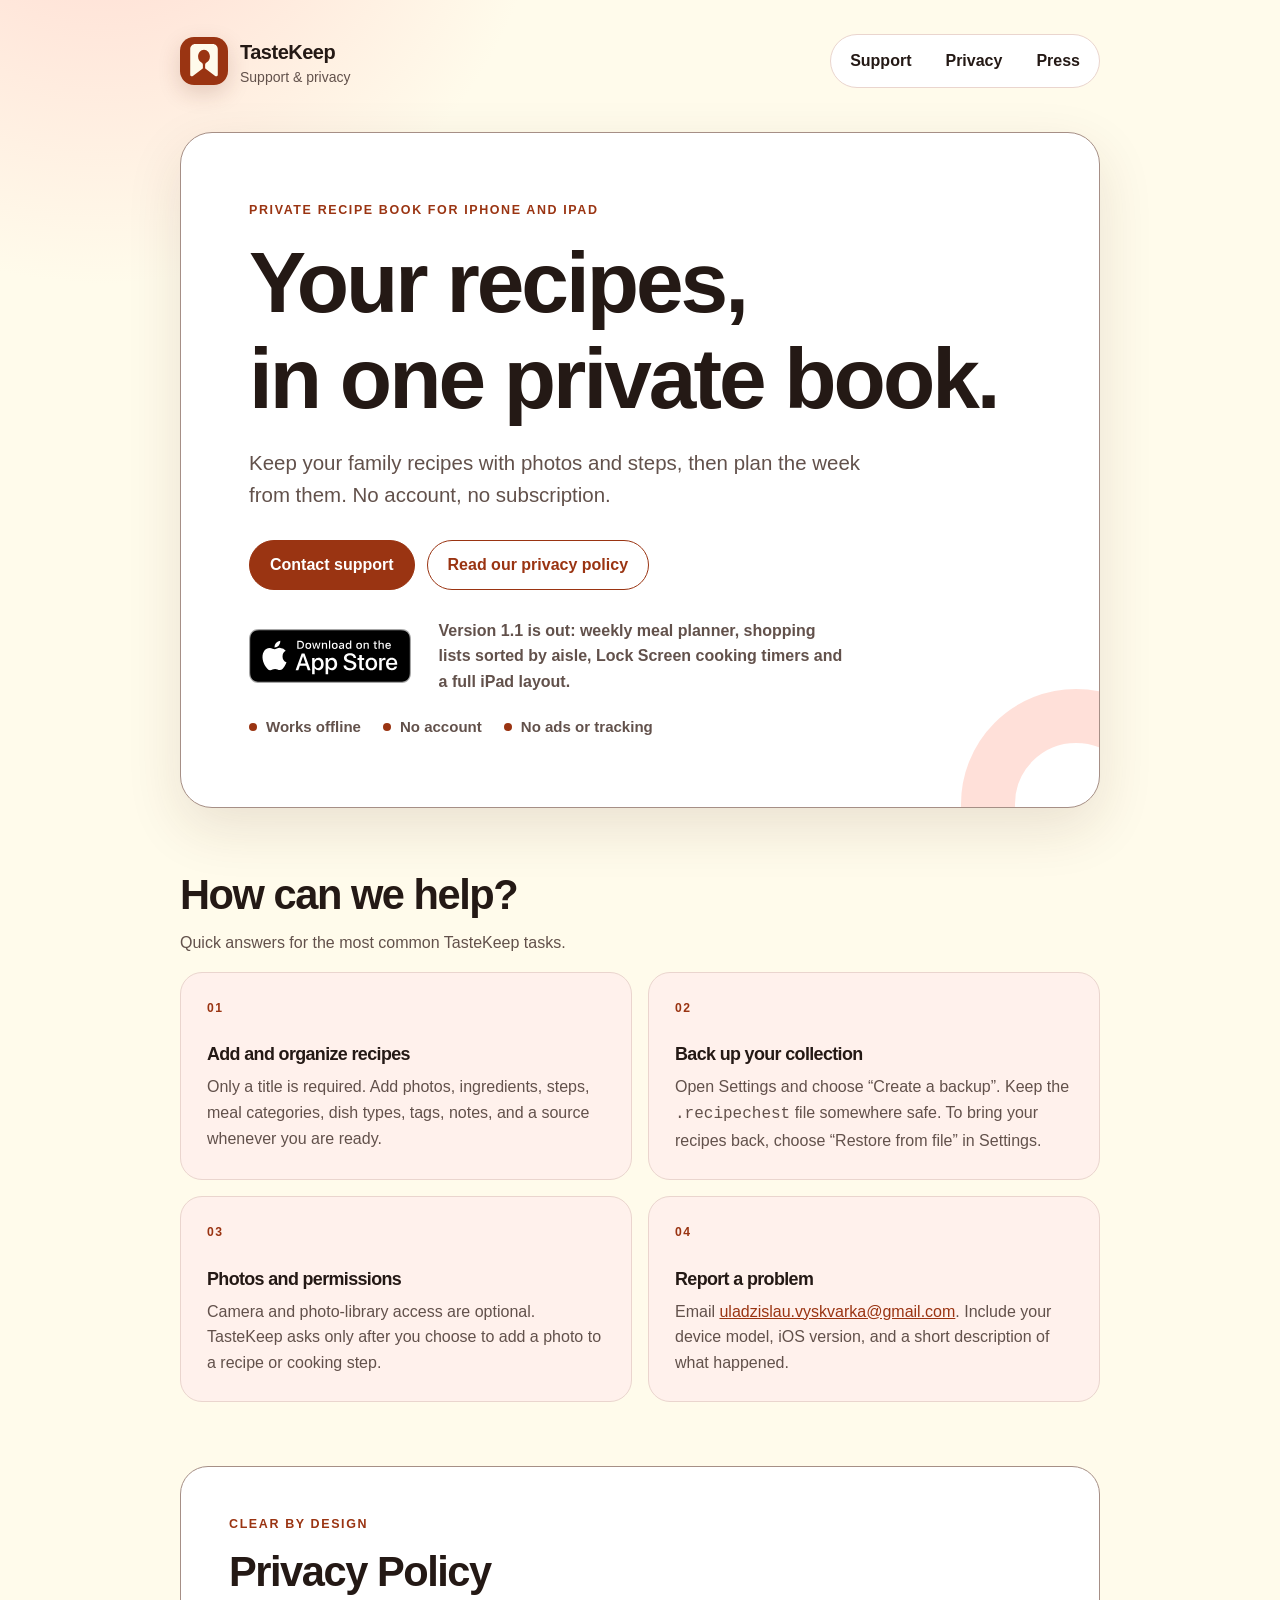
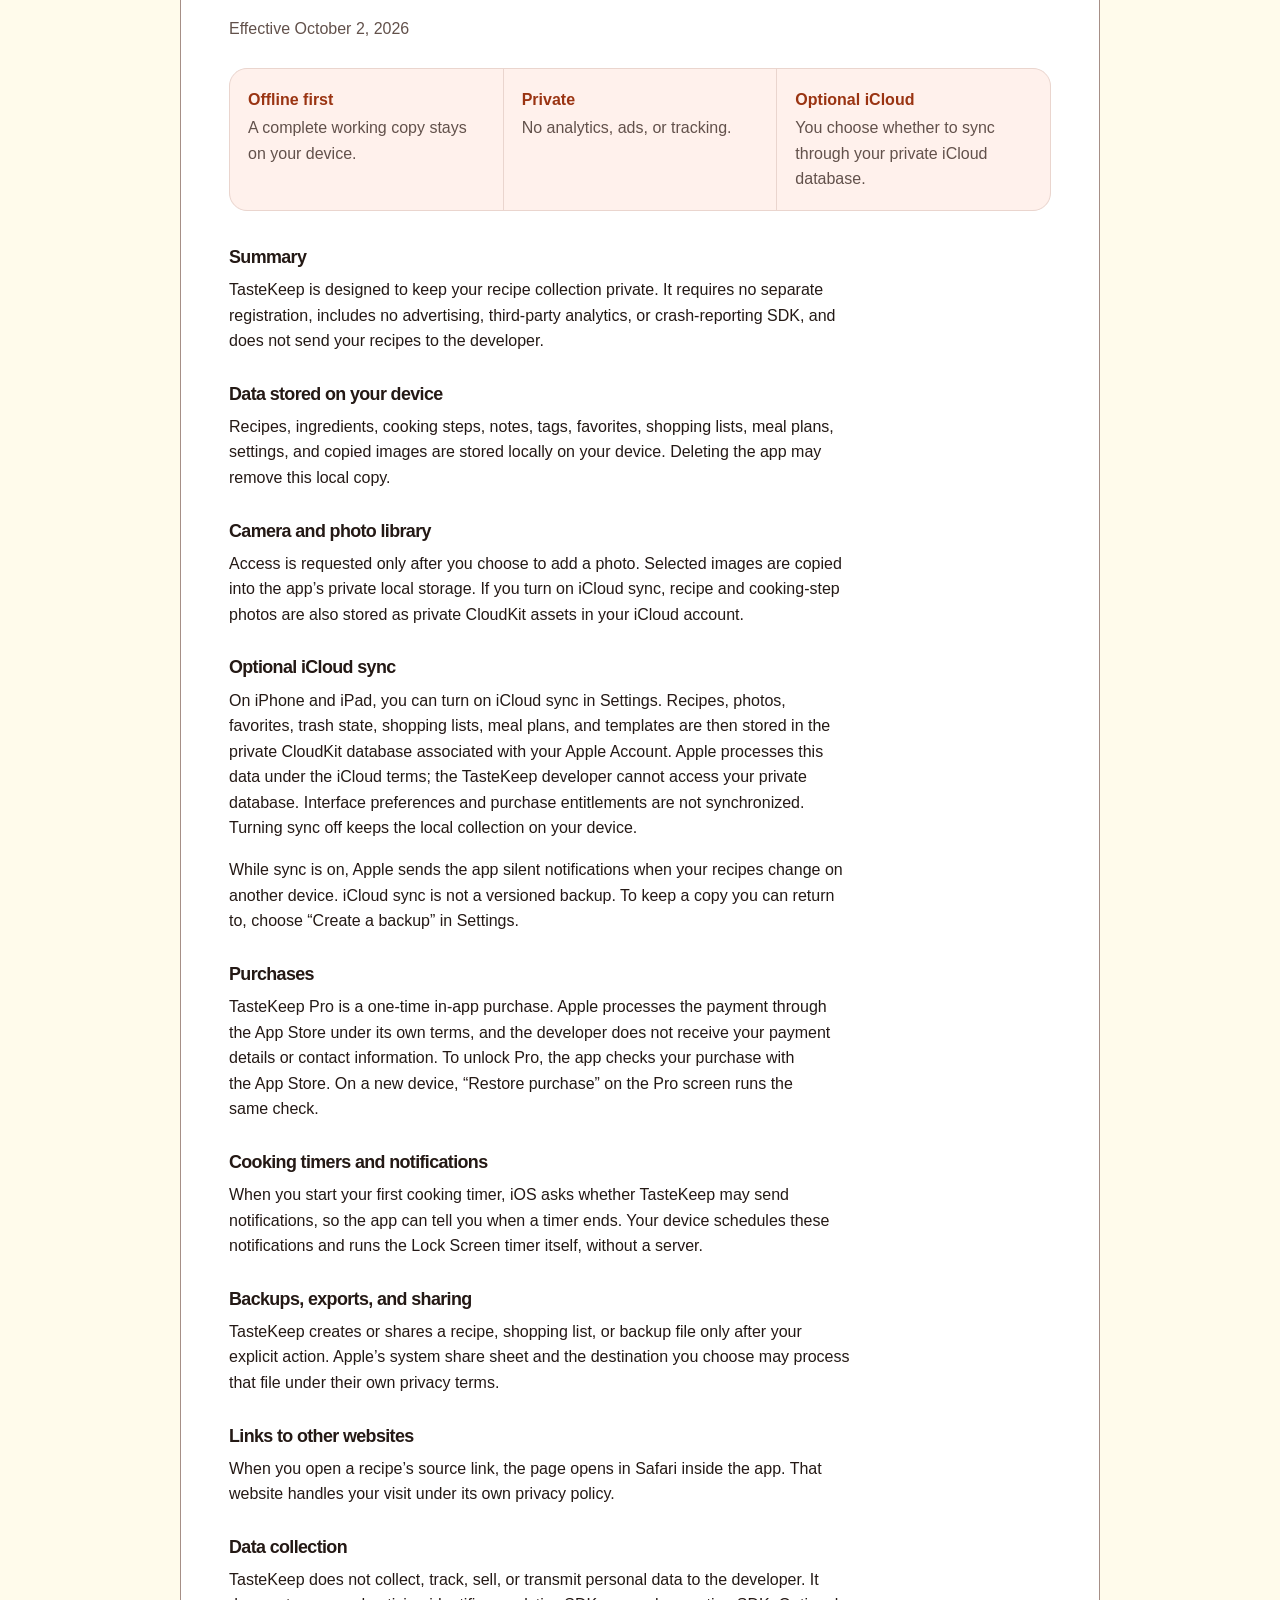
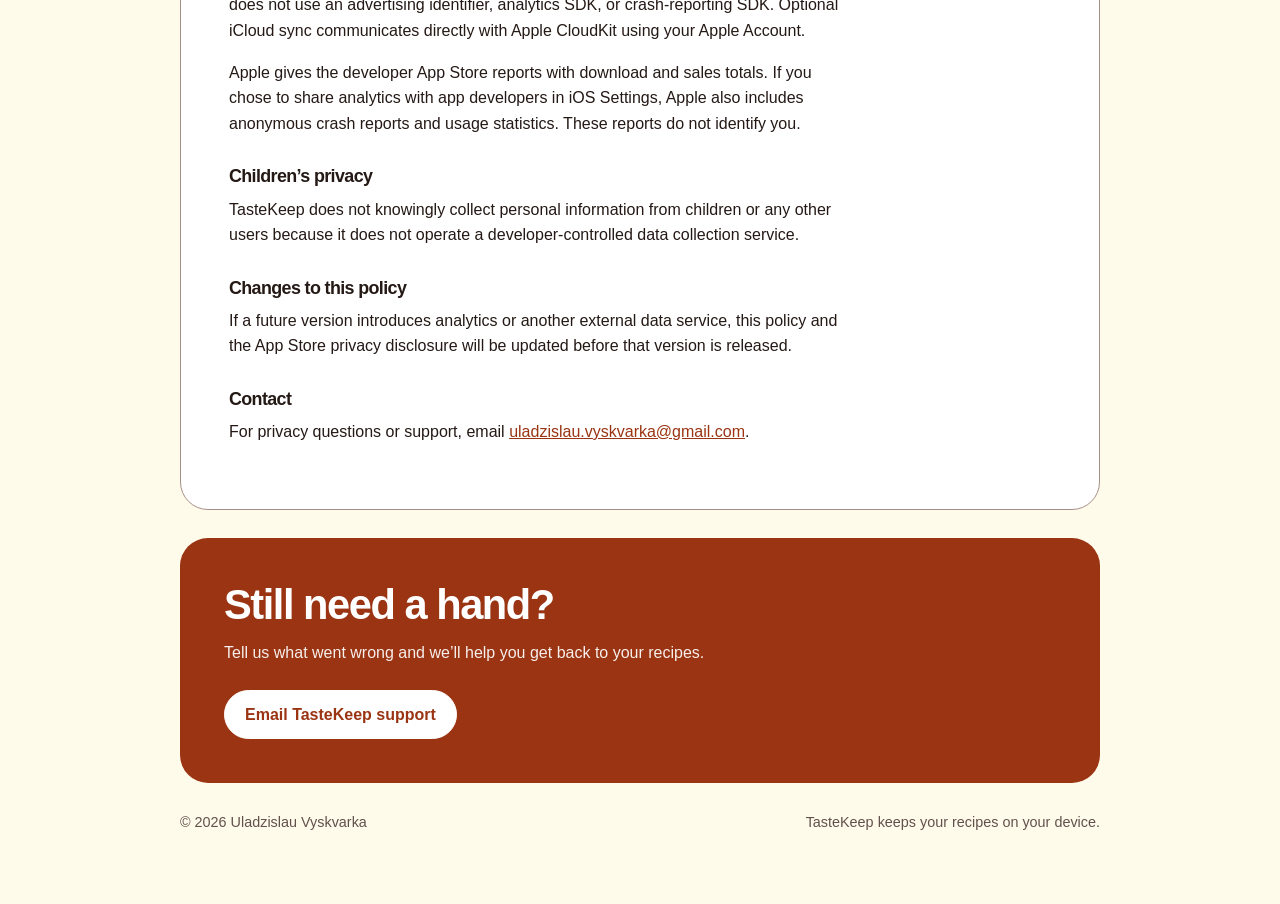
==== index.html @ cac66777 "Home texts from marketing; Pro codes for reviewers Home: the tab title, eyebrow, heading and lead fr" ====
<!doctype html>
<html lang="en">
<head>
  <meta charset="utf-8">
  <meta name="viewport" content="width=device-width, initial-scale=1">
  <meta name="color-scheme" content="light dark">
  <meta name="theme-color" media="(prefers-color-scheme: light)" content="#fffbeb">
  <meta name="theme-color" media="(prefers-color-scheme: dark)" content="#120d0b">
  <title>TasteKeep: Recipe Keeper · Support and Privacy</title>
  <meta name="description" content="Official support and privacy information for TasteKeep, the private offline recipe notebook.">
  <link rel="icon" href="assets/tastekeep-icon-256.png">
  <link rel="stylesheet" href="assets/site.css">
</head>
<body>
  <a class="skip-link" href="#content">Skip to content</a>

  <main id="content" class="shell">
    <header class="site-header">
      <a class="identity" href="#content" aria-label="TasteKeep support home">
        <span class="mark" aria-hidden="true">
          <svg viewBox="0 0 1024 1024">
            <rect class="mark-background" width="1024" height="1024" rx="220"/>
            <path class="mark-bookmark" d="M326 148h372c60 0 108 48 108 108v548c0 29-33 46-56 28L512 650 274 832c-23 18-56 1-56-28V256c0-60 48-108 108-108Z"/>
            <path class="mark-spoon" d="M512 270c-70 0-126 65-126 145 0 58 29 108 72 131 19 10 30 30 30 52v144c0 13 11 24 24 24s24-11 24-24V598c0-22 11-42 30-52 43-23 72-73 72-131 0-80-56-145-126-145Z"/>
          </svg>
        </span>
        <span>
          <span class="brand">TasteKeep</span>
          <span class="brand-note">Support &amp; privacy</span>
        </span>
      </a>

      <nav class="site-nav" aria-label="Site">
        <a href="#support">Support</a>
        <a href="#privacy">Privacy</a>
        <a href="press/">Press</a>
      </nav>
    </header>

    <section class="hero" aria-labelledby="hero-title">
      <p class="eyebrow">Private recipe book for iPhone and iPad</p>
      <h1 id="hero-title" class="home-title">Your recipes, <span class="tail">in&nbsp;one private&nbsp;book.</span></h1>
      <p class="lead">Keep your family recipes with photos and steps, then plan the week from them. No account, no subscription.</p>

      <div class="actions">
        <a class="button primary" href="mailto:uladzislau.vyskvarka@gmail.com?subject=TasteKeep%20Support">Contact support</a>
        <a class="button" href="#privacy">Read our privacy policy</a>
      </div>

      <div class="badge-row">
        <a class="store-badge" href="https://apps.apple.com/app/apple-store/id6805066789?pt=129091971&amp;ct=site&amp;mt=8"><img src="assets/app-store-badge.svg" width="162" height="54" alt="Download on the App Store"></a>
        <p class="release-note">Version 1.1 is out: weekly meal planner, shopping lists sorted by aisle, Lock Screen cooking timers and a full iPad layout.</p>
      </div>

      <ul class="trust-list" aria-label="TasteKeep privacy highlights">
        <li>Works offline</li>
        <li>No account</li>
        <li>No ads or tracking</li>
      </ul>
    </section>

    <section id="support" aria-labelledby="support-title">
      <h2 id="support-title">How can we help?</h2>
      <p class="section-intro">Quick answers for the most common TasteKeep tasks.</p>

      <div class="grid">
        <article class="card">
          <span class="card-number" aria-hidden="true">01</span>
          <h3>Add and organize recipes</h3>
          <p>Only a title is required. Add photos, ingredients, steps, meal categories, dish types, tags, notes, and a source whenever you are ready.</p>
        </article>
        <article class="card">
          <span class="card-number" aria-hidden="true">02</span>
          <h3>Back up your collection</h3>
          <p>Open Settings and choose “Create a backup”. Keep the <code>.recipechest</code> file somewhere safe. To bring your recipes back, choose “Restore from file” in Settings.</p>
        </article>
        <article class="card">
          <span class="card-number" aria-hidden="true">03</span>
          <h3>Photos and permissions</h3>
          <p>Camera and photo-library access are optional. TasteKeep asks only after you choose to add a photo to a recipe or cooking step.</p>
        </article>
        <article class="card">
          <span class="card-number" aria-hidden="true">04</span>
          <h3>Report a problem</h3>
          <p>Email <a href="mailto:uladzislau.vyskvarka@gmail.com">uladzislau.vyskvarka@gmail.com</a>. Include your device model, iOS version, and a short description of what happened.</p>
        </article>
      </div>
    </section>

    <section id="privacy" class="policy" aria-labelledby="privacy-title">
      <p class="eyebrow">Clear by design</p>
      <h2 id="privacy-title">Privacy Policy</h2>
      <p class="effective">Effective October 2, 2026</p>

      <div class="policy-summary" aria-label="Privacy summary">
        <div><strong>Offline first</strong><span>A complete working copy stays on your device.</span></div>
        <div><strong>Private</strong><span>No analytics, ads, or tracking.</span></div>
        <div><strong>Optional iCloud</strong><span>You choose whether to sync through your private iCloud database.</span></div>
      </div>

      <h3>Summary</h3>
      <p>TasteKeep is designed to keep your recipe collection private. It requires no separate registration, includes no advertising, third-party analytics, or crash-reporting SDK, and does not send your recipes to the developer.</p>

      <h3>Data stored on your device</h3>
      <p>Recipes, ingredients, cooking steps, notes, tags, favorites, shopping lists, meal plans, settings, and copied images are stored locally on your device. Deleting the app may remove this local copy.</p>

      <h3>Camera and photo library</h3>
      <p>Access is requested only after you choose to add a photo. Selected images are copied into the app’s private local storage. If you turn on iCloud sync, recipe and cooking-step photos are also stored as private CloudKit assets in your iCloud account.</p>

      <h3>Optional iCloud sync</h3>
      <p>On iPhone and iPad, you can turn on iCloud sync in Settings. Recipes, photos, favorites, trash state, shopping lists, meal plans, and templates are then stored in the private CloudKit database associated with your Apple Account. Apple processes this data under the iCloud terms; the TasteKeep developer cannot access your private database. Interface preferences and purchase entitlements are not synchronized. Turning sync off keeps the local collection on your device.</p>
      <p>While sync is on, Apple sends the app silent notifications when your recipes change on another device. iCloud sync is not a versioned backup. To keep a copy you can return to, choose “Create a backup” in Settings.</p>

      <h3>Purchases</h3>
      <p>TasteKeep Pro is a one-time in-app purchase. Apple processes the payment through the App Store under its own terms, and the developer does not receive your payment details or contact information. To unlock Pro, the app checks your purchase with the App Store. On a new device, “Restore purchase” on the Pro screen runs the same check.</p>

      <h3>Cooking timers and notifications</h3>
      <p>When you start your first cooking timer, iOS asks whether TasteKeep may send notifications, so the app can tell you when a timer ends. Your device schedules these notifications and runs the Lock Screen timer itself, without a server.</p>

      <h3>Backups, exports, and sharing</h3>
      <p>TasteKeep creates or shares a recipe, shopping list, or backup file only after your explicit action. Apple’s system share sheet and the destination you choose may process that file under their own privacy terms.</p>

      <h3>Links to other websites</h3>
      <p>When you open a recipe’s source link, the page opens in Safari inside the app. That website handles your visit under its own privacy policy.</p>

      <h3>Data collection</h3>
      <p>TasteKeep does not collect, track, sell, or transmit personal data to the developer. It does not use an advertising identifier, analytics SDK, or crash-reporting SDK. Optional iCloud sync communicates directly with Apple CloudKit using your Apple Account.</p>
      <p>Apple gives the developer App Store reports with download and sales totals. If you chose to share analytics with app developers in iOS Settings, Apple also includes anonymous crash reports and usage statistics. These reports do not identify you.</p>

      <h3>Children’s privacy</h3>
      <p>TasteKeep does not knowingly collect personal information from children or any other users because it does not operate a developer-controlled data collection service.</p>

      <h3>Changes to this policy</h3>
      <p>If a future version introduces analytics or another external data service, this policy and the App Store privacy disclosure will be updated before that version is released.</p>

      <h3>Contact</h3>
      <p>For privacy questions or support, email <a href="mailto:uladzislau.vyskvarka@gmail.com">uladzislau.vyskvarka@gmail.com</a>.</p>
    </section>

    <section class="contact-card" aria-labelledby="contact-title">
      <h2 id="contact-title">Still need a hand?</h2>
      <p>Tell us what went wrong and we’ll help you get back to your recipes.</p>
      <a class="button" href="mailto:uladzislau.vyskvarka@gmail.com?subject=TasteKeep%20Support">Email TasteKeep support</a>
    </section>

    <footer>
      <p>© 2026 Uladzislau Vyskvarka</p>
      <p>TasteKeep keeps your recipes on your device.</p>
    </footer>
  </main>
</body>
</html>
---- assets/site.css ----
:root {
  --page: #fffbeb;
  --surface: #fff1ec;
  --surface-raised: #ffffff;
  --surface-accent: #ffd8cf;
  --text: #241915;
  --muted: #62514b;
  --line: #a68f86;
  --line-soft: #ead5ce;
  --accent: #9a3412;
  --accent-hover: #7c2d12;
  --accent-text: #ffffff;
  --focus: #2563eb;
  --shadow: 0 20px 55px rgba(80, 38, 24, 0.12);
  --radius-lg: 32px;
  --radius-md: 22px;
}

@media (prefers-color-scheme: dark) {
  :root {
    --page: #120d0b;
    --surface: #251715;
    --surface-raised: #1c1311;
    --surface-accent: #3b211c;
    --text: #fff2ed;
    --muted: #d6c1b9;
    --line: #9b8178;
    --line-soft: #4f3731;
    --accent: #ffad99;
    --accent-hover: #ffc1b2;
    --accent-text: #2b1510;
    --focus: #93c5fd;
    --shadow: 0 20px 55px rgba(0, 0, 0, 0.36);
  }
}

*, *::before, *::after { box-sizing: border-box; }

html {
  scroll-behavior: smooth;
  scroll-padding-top: 24px;
}

body {
  min-width: 320px;
  margin: 0;
  color: var(--text);
  background:
    radial-gradient(circle at 8% -4%, var(--surface-accent) 0, transparent 28rem),
    var(--page);
  font-family: ui-rounded, "SF Pro Rounded", "SF Pro Display", -apple-system, BlinkMacSystemFont, "Segoe UI", sans-serif;
  font-size: 1rem;
  line-height: 1.6;
  -webkit-font-smoothing: antialiased;
}

a { color: var(--accent); }
a:hover { color: var(--accent-hover); }
a:focus-visible {
  outline: 3px solid var(--focus);
  outline-offset: 4px;
  border-radius: 6px;
}

.skip-link {
  position: fixed;
  z-index: 10;
  inset: 12px auto auto 12px;
  padding: 10px 14px;
  color: var(--accent-text);
  background: var(--accent);
  border-radius: 10px;
  font-weight: 750;
  transform: translateY(-160%);
  transition: transform 180ms ease;
}

.skip-link:focus { transform: translateY(0); }

.shell {
  width: min(calc(100% - 24px), 920px);
  margin-inline: auto;
  padding: 24px 0 56px;
}

.site-header {
  display: flex;
  flex-wrap: wrap;
  align-items: center;
  justify-content: space-between;
  gap: 18px;
  margin-bottom: 32px;
}

.identity {
  display: inline-flex;
  align-items: center;
  gap: 12px;
  color: var(--text);
  text-decoration: none;
}

.mark {
  width: 48px;
  height: 48px;
  flex: 0 0 auto;
  border-radius: 14px;
  overflow: hidden;
  box-shadow: 0 8px 22px rgba(100, 43, 26, 0.18);
}

.mark svg { display: block; width: 100%; height: 100%; }
.mark-background { fill: var(--accent); }
.mark-bookmark { fill: var(--page); }
.mark-spoon { fill: var(--accent); }

.brand { display: block; font-size: 1.25rem; font-weight: 850; letter-spacing: -0.025em; }
.brand-note { display: block; color: var(--muted); font-size: 0.875rem; line-height: 1.3; }

.site-nav {
  display: flex;
  align-items: center;
  gap: 4px;
  padding: 4px;
  border: 1px solid var(--line-soft);
  border-radius: 999px;
  background: var(--surface-raised);
}

.site-nav a {
  min-height: 44px;
  display: inline-flex;
  align-items: center;
  padding: 8px 15px;
  border-radius: 999px;
  color: var(--text);
  font-weight: 700;
  text-decoration: none;
  transition: color 180ms ease, background-color 180ms ease;
}

.site-nav a:hover { color: var(--accent); background: var(--surface); }

.hero {
  position: relative;
  isolation: isolate;
  overflow: hidden;
  padding: clamp(30px, 8vw, 68px);
  border: 1px solid var(--line);
  border-radius: var(--radius-lg);
  background: var(--surface-raised);
  box-shadow: var(--shadow);
}

.hero::after {
  content: "";
  position: absolute;
  z-index: -1;
  width: 230px;
  height: 230px;
  right: -92px;
  bottom: -112px;
  border: 54px solid var(--surface-accent);
  border-radius: 50%;
  opacity: 0.78;
}

.eyebrow {
  margin: 0 0 14px;
  color: var(--accent);
  font-size: 0.78rem;
  font-weight: 850;
  letter-spacing: 0.13em;
  text-transform: uppercase;
}

h1, h2, h3 {
  color: var(--text);
  line-height: 1.12;
  letter-spacing: -0.035em;
  text-wrap: balance;
}

h1 {
  max-width: 12ch;
  margin: 0 0 20px;
  font-size: clamp(2.55rem, 10vw, 5.35rem);
}

h2 { margin: 64px 0 20px; font-size: clamp(1.8rem, 6vw, 2.6rem); }
h3 { margin: 0 0 10px; font-size: 1.12rem; }
p { max-width: 70ch; margin: 0 0 16px; text-wrap: pretty; }

.lead {
  max-width: 57ch;
  color: var(--muted);
  font-size: clamp(1.06rem, 2.5vw, 1.28rem);
}

.actions { display: flex; flex-wrap: wrap; gap: 12px; margin-top: 28px; }

.button {
  min-height: 48px;
  display: inline-flex;
  align-items: center;
  justify-content: center;
  padding: 11px 20px;
  border: 1.5px solid var(--accent);
  border-radius: 999px;
  color: var(--accent);
  background: transparent;
  font-weight: 800;
  text-decoration: none;
  transition: color 180ms ease, background-color 180ms ease, transform 180ms ease;
}

.button:hover { transform: translateY(-1px); }
.button.primary { color: var(--accent-text); background: var(--accent); }
.button.primary:hover { color: var(--accent-text); background: var(--accent-hover); }

.trust-list {
  display: grid;
  grid-template-columns: 1fr;
  gap: 10px;
  margin: 20px 0 0;
  padding: 0;
  list-style: none;
}

.trust-list li {
  display: flex;
  align-items: center;
  gap: 9px;
  color: var(--muted);
  font-size: 0.94rem;
  font-weight: 700;
}

.trust-list li::before {
  content: "";
  width: 8px;
  height: 8px;
  flex: 0 0 auto;
  border-radius: 50%;
  background: var(--accent);
}

.section-intro { color: var(--muted); margin-top: -8px; }

.grid {
  display: grid;
  grid-template-columns: 1fr;
  gap: 14px;
}

.card {
  padding: 22px;
  border: 1px solid var(--line-soft);
  border-radius: var(--radius-md);
  background: var(--surface);
}

.card-number {
  display: block;
  margin-bottom: 26px;
  color: var(--accent);
  font-size: 0.76rem;
  font-weight: 850;
  letter-spacing: 0.12em;
}

.card p { margin: 0; color: var(--muted); }

.policy {
  margin-top: 64px;
  padding: clamp(24px, 6vw, 48px);
  border: 1px solid var(--line);
  border-radius: 28px;
  background: var(--surface-raised);
}

.policy h2 { margin-top: 0; }
.policy h3 { margin-top: 30px; }
.effective { color: var(--muted); }

.policy-summary {
  display: grid;
  grid-template-columns: 1fr;
  gap: 1px;
  margin: 26px 0 36px;
  overflow: hidden;
  border: 1px solid var(--line-soft);
  border-radius: 18px;
  background: var(--line-soft);
}

.policy-summary div { padding: 18px; background: var(--surface); }
.policy-summary strong { display: block; margin-bottom: 3px; color: var(--accent); }
.policy-summary span { color: var(--muted); }

.contact-card {
  margin-top: 28px;
  padding: clamp(24px, 6vw, 44px);
  border-radius: 28px;
  color: var(--accent-text);
  background: var(--accent);
}

.contact-card h2 { margin: 0 0 12px; color: inherit; }
.contact-card p { margin-bottom: 24px; color: inherit; opacity: 0.92; }
.contact-card .button { color: var(--accent); background: var(--accent-text); border-color: var(--accent-text); }
.contact-card .button:hover { color: var(--accent-hover); background: var(--surface-raised); }

footer {
  display: flex;
  flex-direction: column;
  gap: 10px;
  margin-top: 28px;
  color: var(--muted);
  font-size: 0.9rem;
}

footer p { margin: 0; }

@media (min-width: 560px) {
  .trust-list { grid-template-columns: repeat(3, max-content); gap: 22px; }
  .policy-summary { grid-template-columns: repeat(3, 1fr); }
  footer { flex-direction: row; justify-content: space-between; align-items: center; }
}

@media (min-width: 700px) {
  .shell { width: min(calc(100% - 48px), 920px); padding-top: 34px; padding-bottom: 72px; }
  .site-header { margin-bottom: 44px; }
  .grid { grid-template-columns: repeat(2, minmax(0, 1fr)); gap: 16px; }
  .card { padding: 26px; }
}

@media (prefers-reduced-motion: reduce) {
  html { scroll-behavior: auto; }
  *, *::before, *::after { transition-duration: 0.01ms !important; }
}


/* Press kit and links pages. */

.site-nav a[aria-current="page"] { color: var(--accent); background: var(--surface); }

.hero .icon {
  width: 88px;
  height: 88px;
  margin-bottom: 22px;
  border-radius: 20px;
  box-shadow: 0 10px 26px rgba(100, 43, 26, 0.2);
}

.screens {
  display: grid;
  grid-template-columns: repeat(3, minmax(0, 1fr));
  gap: clamp(10px, 3vw, 22px);
  margin: 36px 0 0;
  padding: 0;
  list-style: none;
}

.screens.pad { grid-template-columns: 1fr; margin-top: 18px; }

.screens img {
  display: block;
  width: 100%;
  height: auto;
}

.feature {
  display: grid;
  grid-template-columns: 1fr;
  gap: 14px;
}

.feature .card h3 { margin-top: 0; }
.feature .card p + p { margin-top: 12px; }

.feature-figure {
  max-width: 260px;
  margin: 8px auto 0;
}

.feature-figure img { display: block; width: 100%; height: auto; }

.facts {
  display: grid;
  grid-template-columns: 1fr;
  gap: 1px;
  margin: 0;
  overflow: hidden;
  border: 1px solid var(--line-soft);
  border-radius: 18px;
  background: var(--line-soft);
}

.facts div { padding: 16px 18px; background: var(--surface); }
.facts dt { margin: 0 0 2px; color: var(--accent); font-weight: 800; }
.facts dd { margin: 0; color: var(--text); overflow-wrap: anywhere; }
/* A 44 px tap height without moving the text. */
.facts dd a { display: inline-block; padding-block: 12px; margin-block: -12px; }

.plain-list { margin: 0; padding-left: 1.2em; }
.plain-list li + li { margin-top: 6px; }

.download-note { color: var(--muted); font-size: 0.94rem; }

.press-contact { margin: 20px 0 0; color: var(--muted); overflow-wrap: anywhere; }

.store-badge {
  display: inline-block;
  padding: 10px;
  margin: -10px;
  border-radius: 14px;
  line-height: 0;
}

.store-badge img { width: auto; height: 54px; }
.store-badge:focus-visible { outline: 3px solid var(--focus); outline-offset: 2px; }

.release-note { max-width: 46ch; margin: 0; color: var(--muted); font-weight: 650; }

/* The home heading breaks after the comma: "Your recipes, / in one private book." */
@media (min-width: 1000px) {
  .home-title { max-width: 15ch; }
  .home-title .tail { white-space: nowrap; }
}

.badge-row {
  display: flex;
  flex-wrap: wrap;
  align-items: center;
  gap: 18px 28px;
  margin-top: 28px;
}

/* The links page: one column of large targets. */

.links-shell {
  width: min(calc(100% - 32px), 520px);
  margin-inline: auto;
  padding: 40px 0 56px;
  text-align: center;
}

.links-shell .icon {
  width: 96px;
  height: 96px;
  border-radius: 22px;
  box-shadow: 0 10px 26px rgba(100, 43, 26, 0.2);
}

.links-shell h1 {
  max-width: none;
  margin: 18px 0 10px;
  font-size: clamp(1.7rem, 7vw, 2.2rem);
}

.links-shell .lead { margin-inline: auto; font-size: 1.04rem; }

.link-list {
  display: grid;
  gap: 12px;
  margin: 28px 0 0;
  padding: 0;
  list-style: none;
}

.link-list .button { width: 100%; min-height: 54px; font-size: 1.02rem; }

.link-list .store-badge { margin: 0 auto 6px; }

.social-title {
  margin: 36px 0 12px;
  color: var(--muted);
  font-size: 0.82rem;
  font-weight: 850;
  letter-spacing: 0.12em;
  text-transform: uppercase;
}

.social-list {
  display: grid;
  grid-template-columns: repeat(2, minmax(0, 1fr));
  gap: 10px;
  margin: 0;
  padding: 0;
  list-style: none;
}

.social-list .button { width: 100%; }

.links-footer { margin-top: 34px; color: var(--muted); font-size: 0.9rem; }

@media (min-width: 560px) {
  .facts { grid-template-columns: repeat(2, 1fr); }
  .social-list { grid-template-columns: repeat(3, minmax(0, 1fr)); }
}

@media (min-width: 700px) {
  .screens.pad { grid-template-columns: repeat(2, minmax(0, 1fr)); }
  .feature { grid-template-columns: repeat(2, minmax(0, 1fr)); gap: 16px; }
  /* Cook and its screenshot fill the right column beside the other four cards. */
  .feature-tall { display: flex; flex-direction: column; grid-row: span 4; }
  .feature-tall .feature-figure { margin: auto; padding-top: 12px; }
}
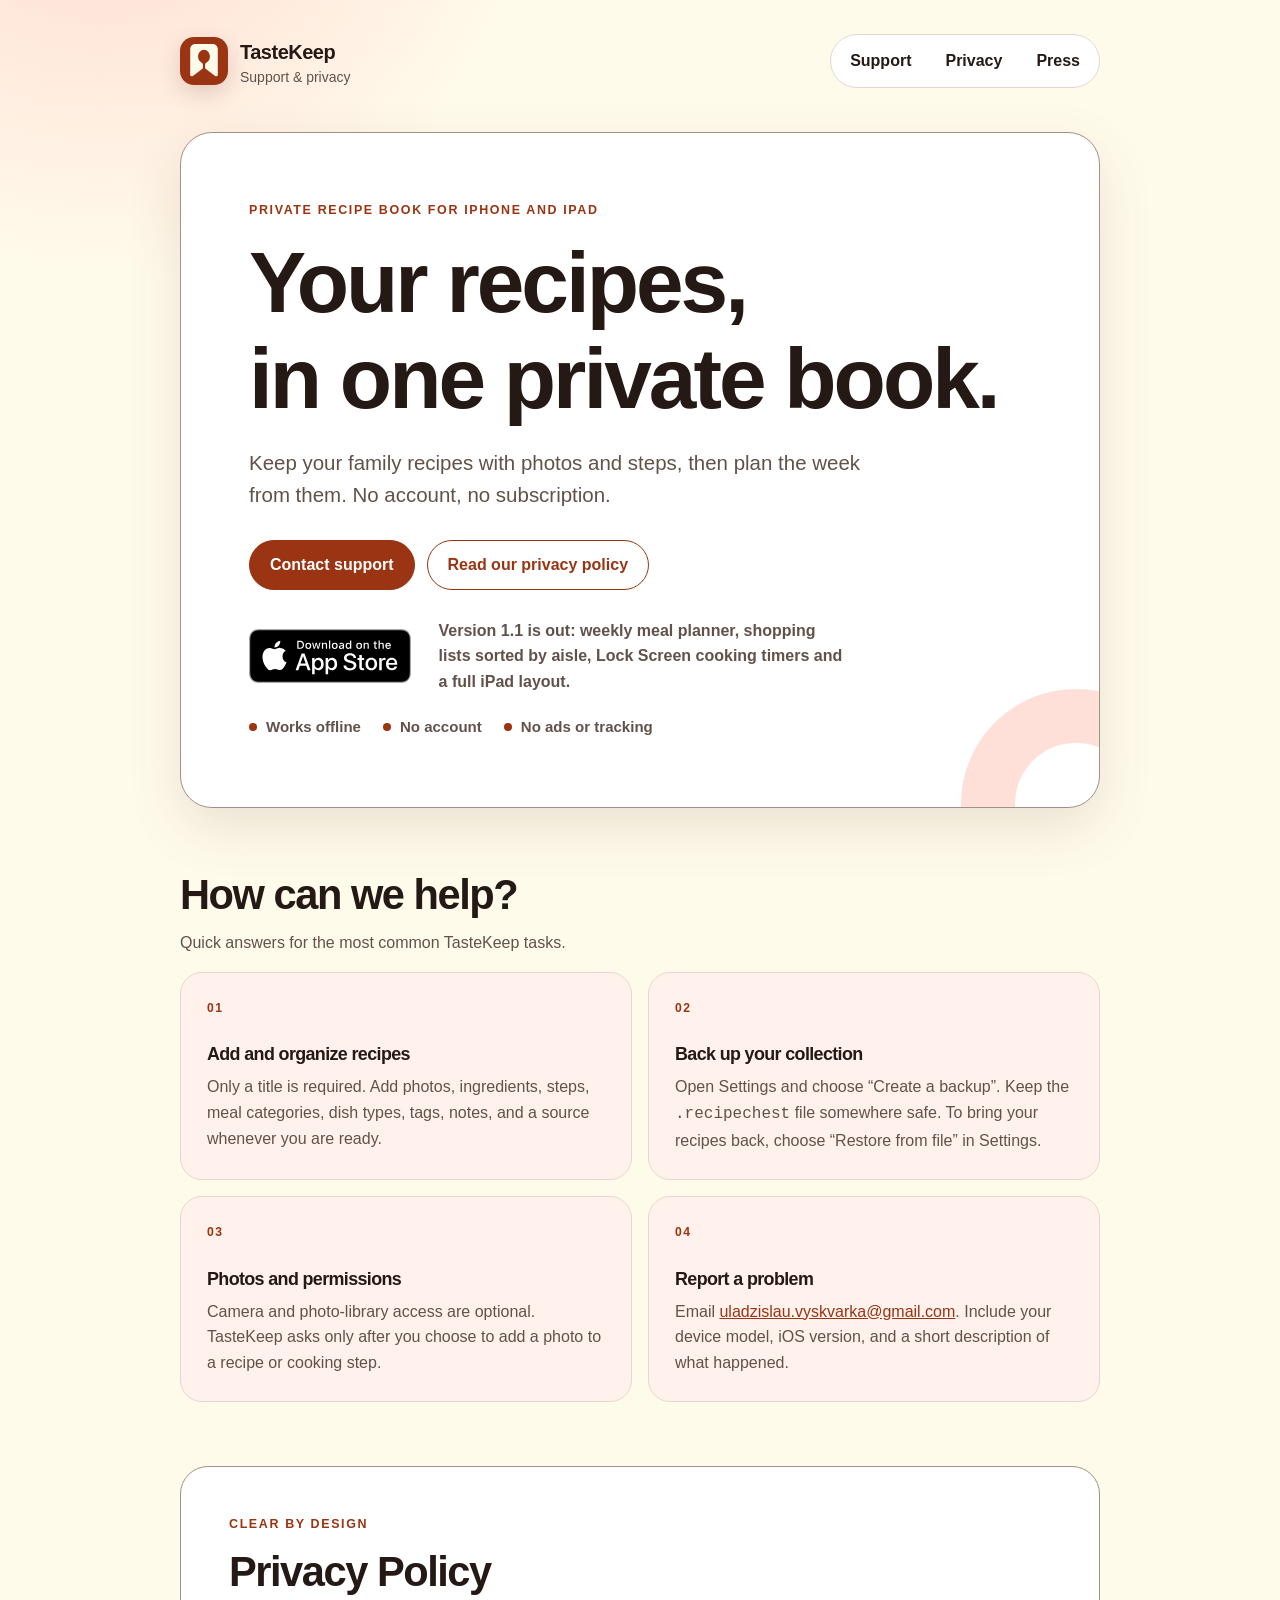
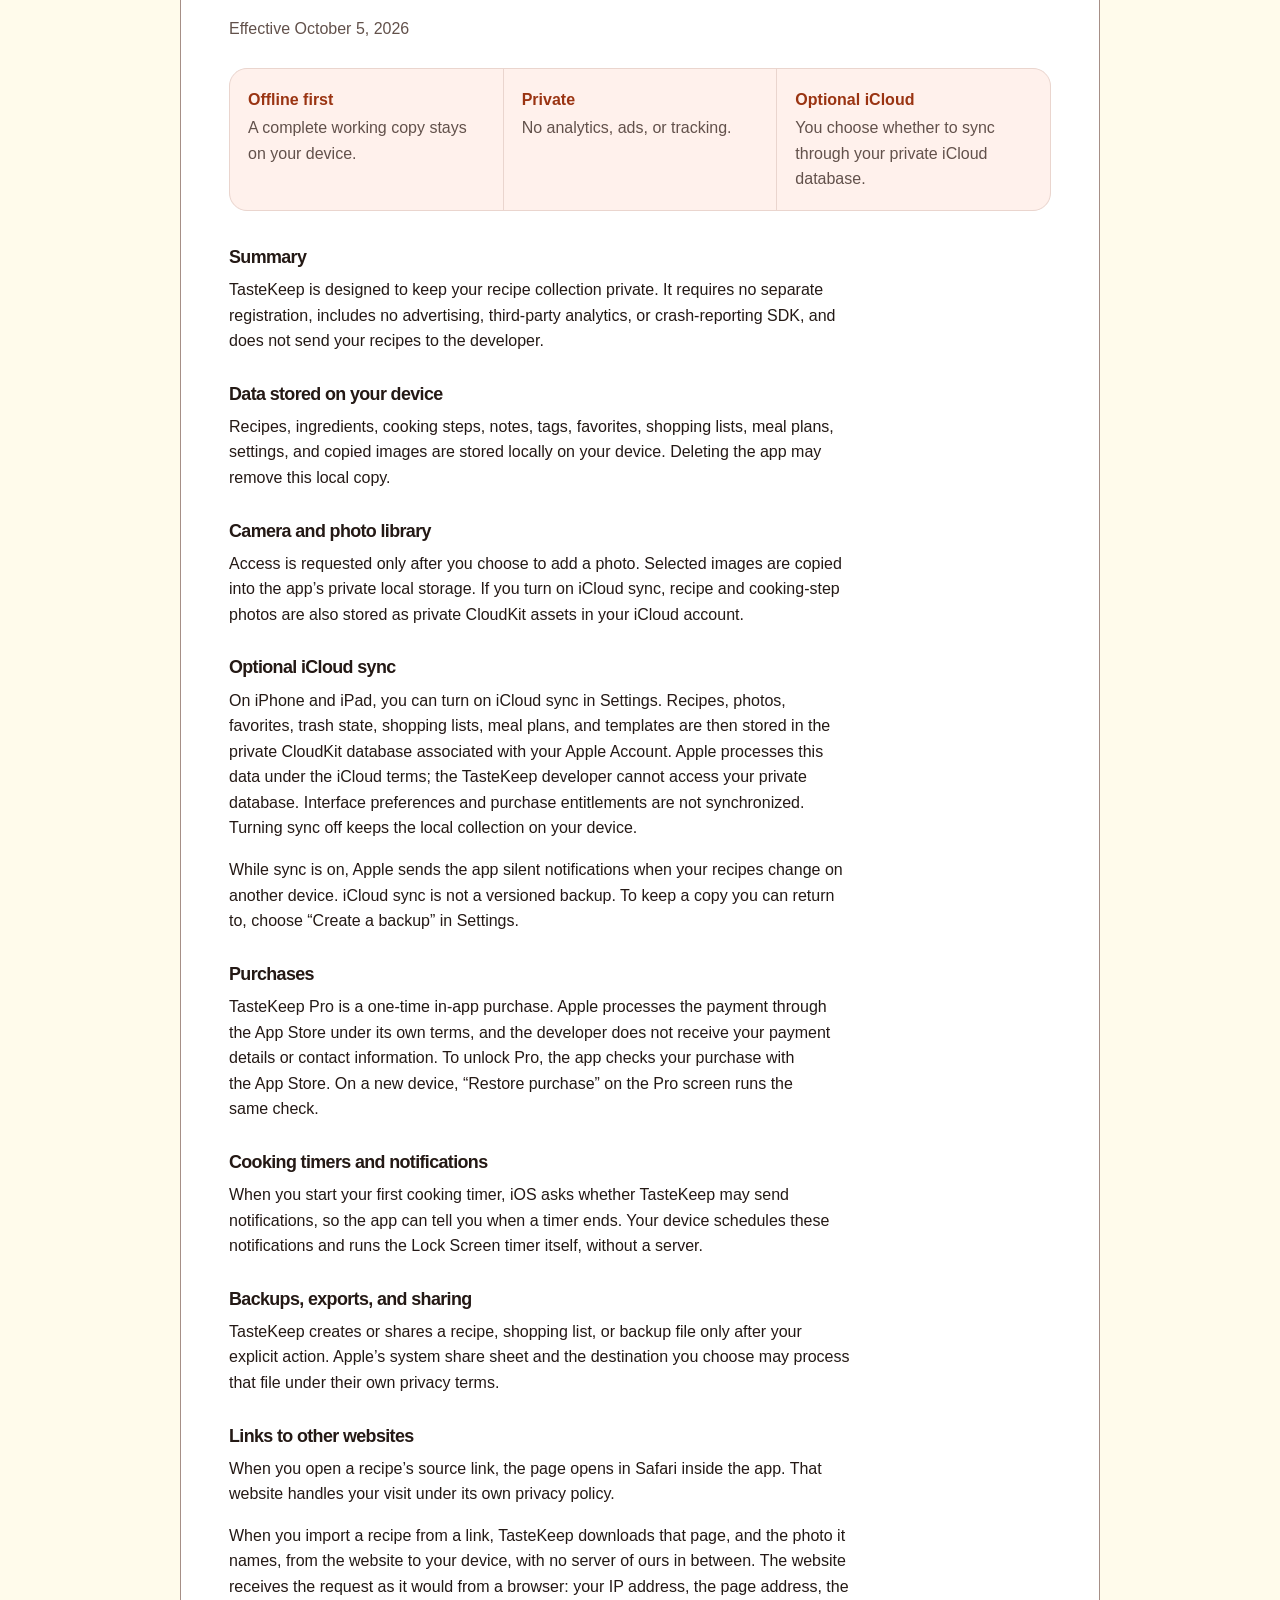
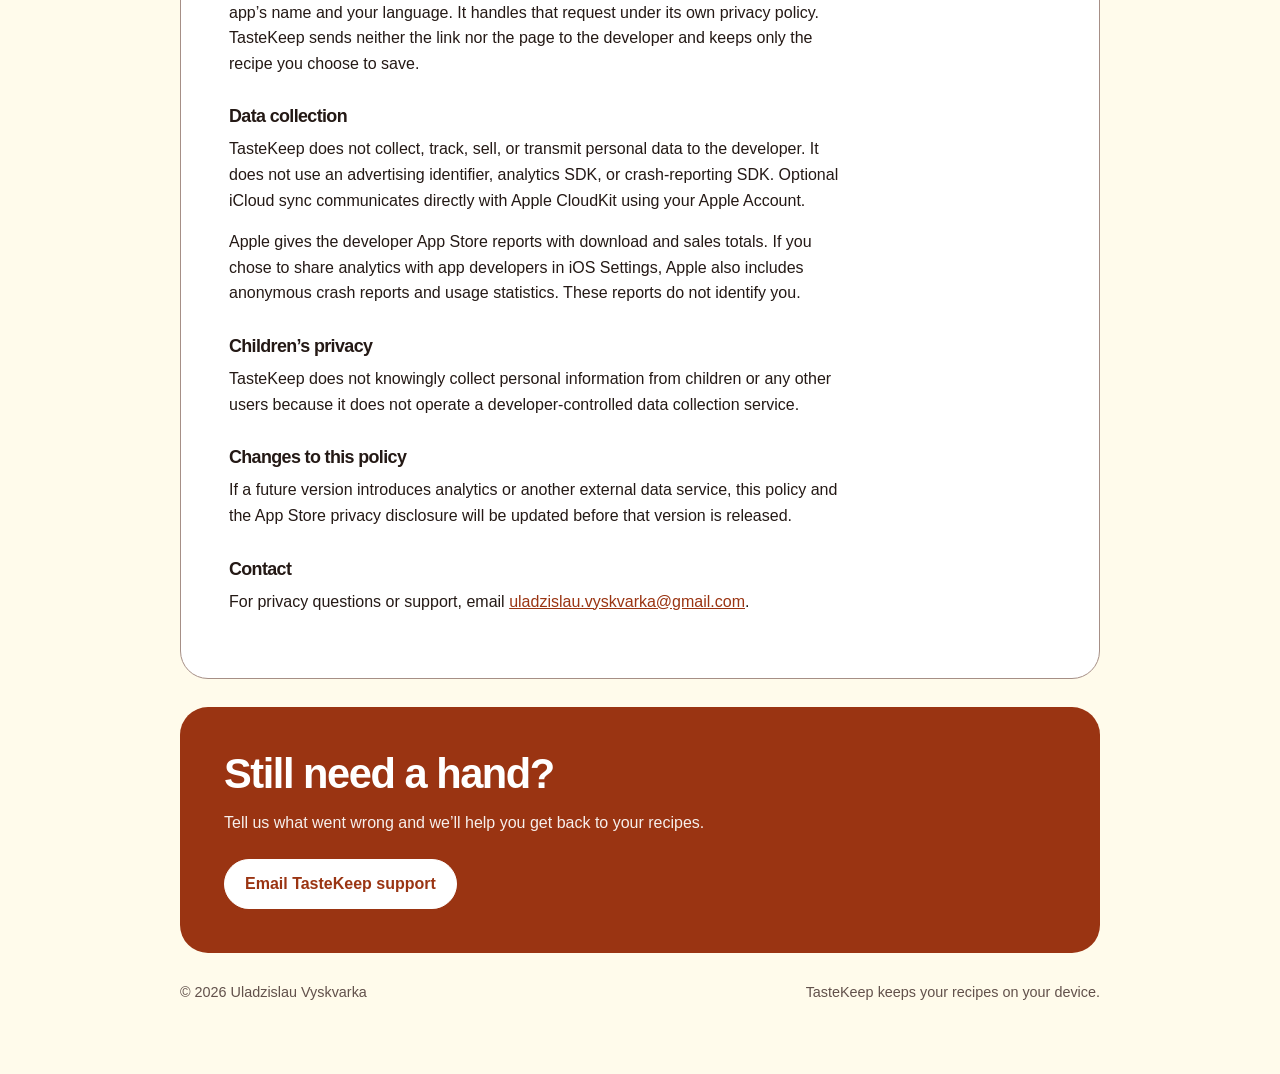
==== commit 8813cce5: "Privacy policy: import from a link The app downloads the page and its photo from the website itself;" ====
--- a/index.html
+++ b/index.html
@@ -90,7 +90,7 @@
     <section id="privacy" class="policy" aria-labelledby="privacy-title">
       <p class="eyebrow">Clear by design</p>
       <h2 id="privacy-title">Privacy Policy</h2>
-      <p class="effective">Effective October 2, 2026</p>
+      <p class="effective">Effective October 5, 2026</p>
 
       <div class="policy-summary" aria-label="Privacy summary">
         <div><strong>Offline first</strong><span>A complete working copy stays on your device.</span></div>
@@ -122,6 +122,7 @@
 
       <h3>Links to other websites</h3>
       <p>When you open a recipe’s source link, the page opens in Safari inside the app. That website handles your visit under its own privacy policy.</p>
+      <p>When you import a recipe from a link, TasteKeep downloads that page, and the photo it names, from the website to your device, with no server of ours in between. The website receives the request as it would from a browser: your IP address, the page address, the app’s name and your language. It handles that request under its own privacy policy. TasteKeep sends neither the link nor the page to the developer and keeps only the recipe you choose to save.</p>
 
       <h3>Data collection</h3>
       <p>TasteKeep does not collect, track, sell, or transmit personal data to the developer. It does not use an advertising identifier, analytics SDK, or crash-reporting SDK. Optional iCloud sync communicates directly with Apple CloudKit using your Apple Account.</p>
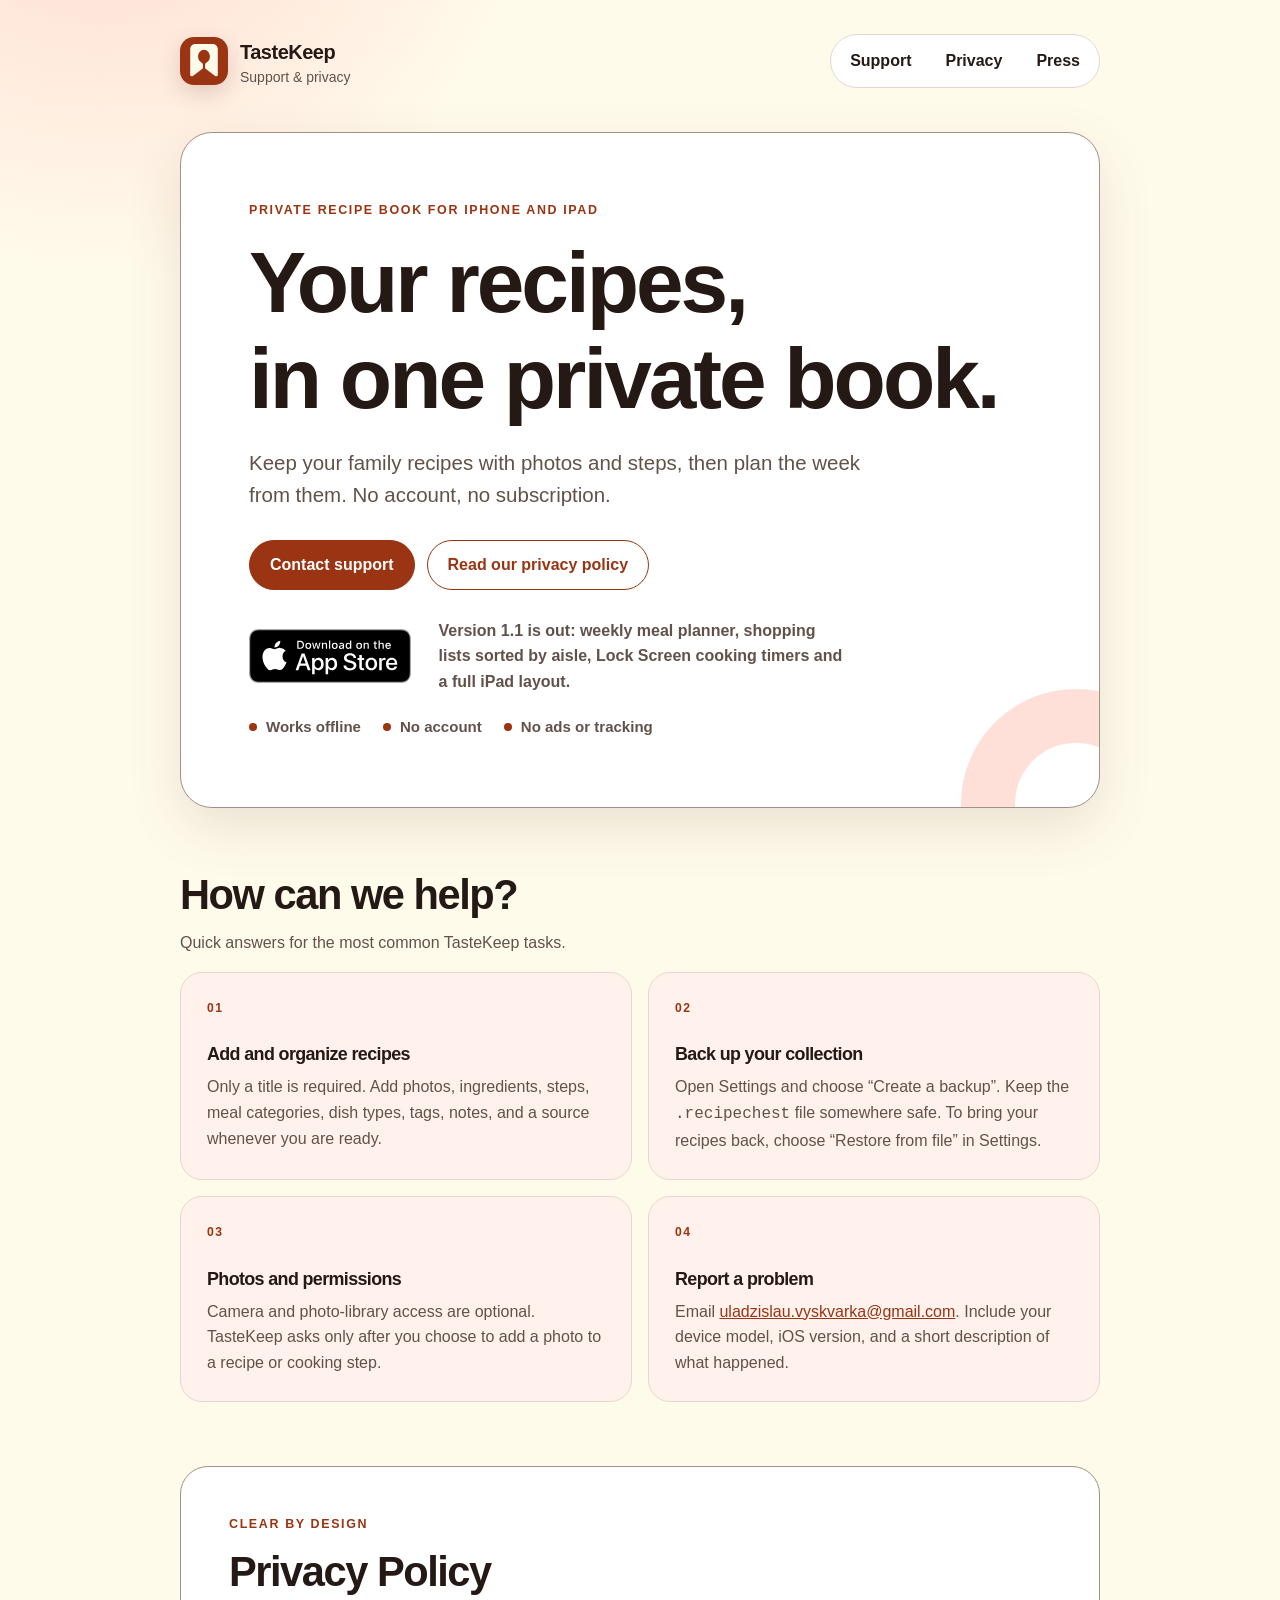
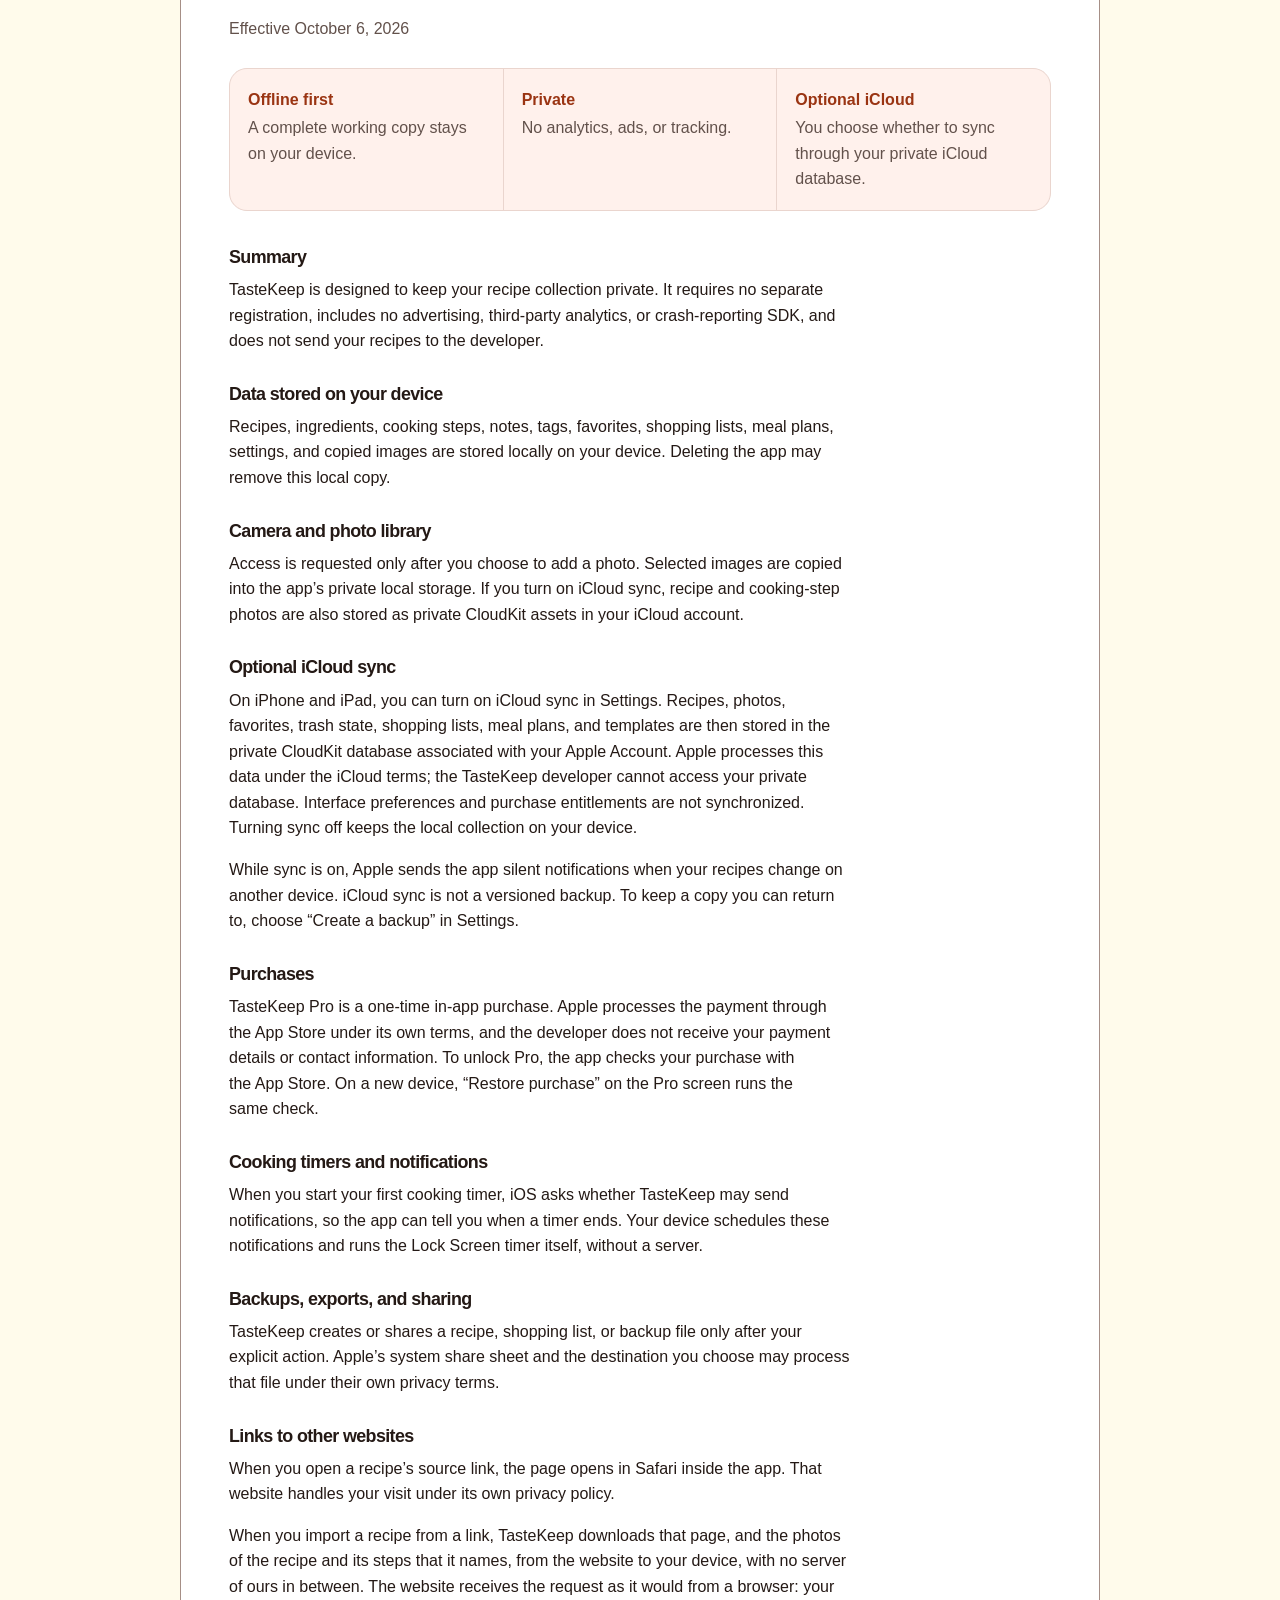
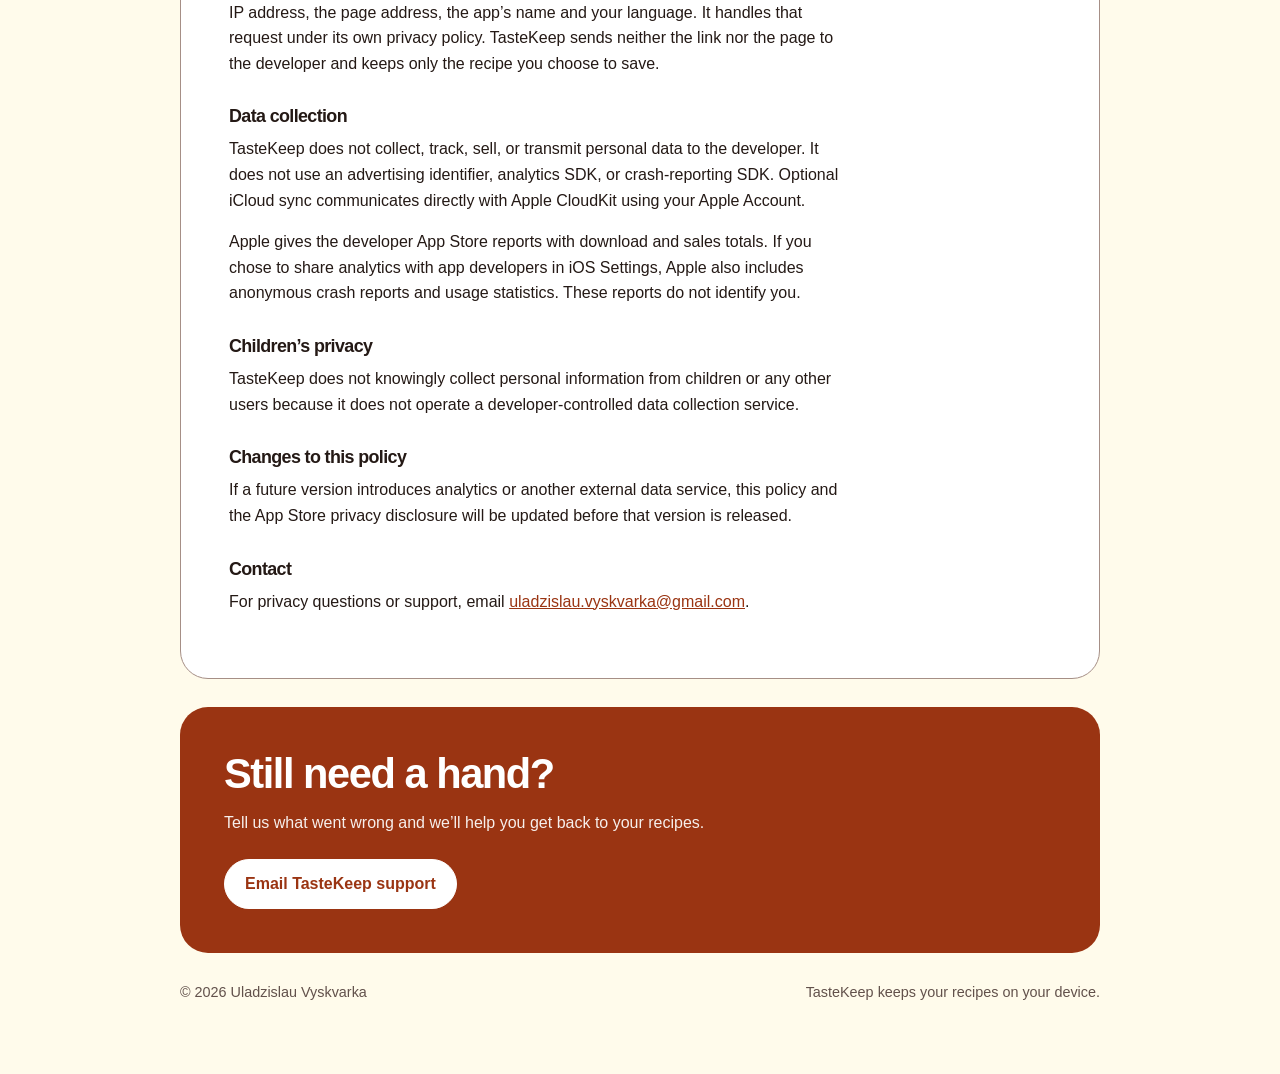
==== commit 1ffe7e48: "Privacy policy: import downloads the photos of the steps too Import from a link now saves the photos" ====
--- a/index.html
+++ b/index.html
@@ -90,7 +90,7 @@
     <section id="privacy" class="policy" aria-labelledby="privacy-title">
       <p class="eyebrow">Clear by design</p>
       <h2 id="privacy-title">Privacy Policy</h2>
-      <p class="effective">Effective October 5, 2026</p>
+      <p class="effective">Effective October 6, 2026</p>
 
       <div class="policy-summary" aria-label="Privacy summary">
         <div><strong>Offline first</strong><span>A complete working copy stays on your device.</span></div>
@@ -122,7 +122,7 @@
 
       <h3>Links to other websites</h3>
       <p>When you open a recipe’s source link, the page opens in Safari inside the app. That website handles your visit under its own privacy policy.</p>
-      <p>When you import a recipe from a link, TasteKeep downloads that page, and the photo it names, from the website to your device, with no server of ours in between. The website receives the request as it would from a browser: your IP address, the page address, the app’s name and your language. It handles that request under its own privacy policy. TasteKeep sends neither the link nor the page to the developer and keeps only the recipe you choose to save.</p>
+      <p>When you import a recipe from a link, TasteKeep downloads that page, and the photos of the recipe and its steps that it names, from the website to your device, with no server of ours in between. The website receives the request as it would from a browser: your IP address, the page address, the app’s name and your language. It handles that request under its own privacy policy. TasteKeep sends neither the link nor the page to the developer and keeps only the recipe you choose to save.</p>
 
       <h3>Data collection</h3>
       <p>TasteKeep does not collect, track, sell, or transmit personal data to the developer. It does not use an advertising identifier, analytics SDK, or crash-reporting SDK. Optional iCloud sync communicates directly with Apple CloudKit using your Apple Account.</p>
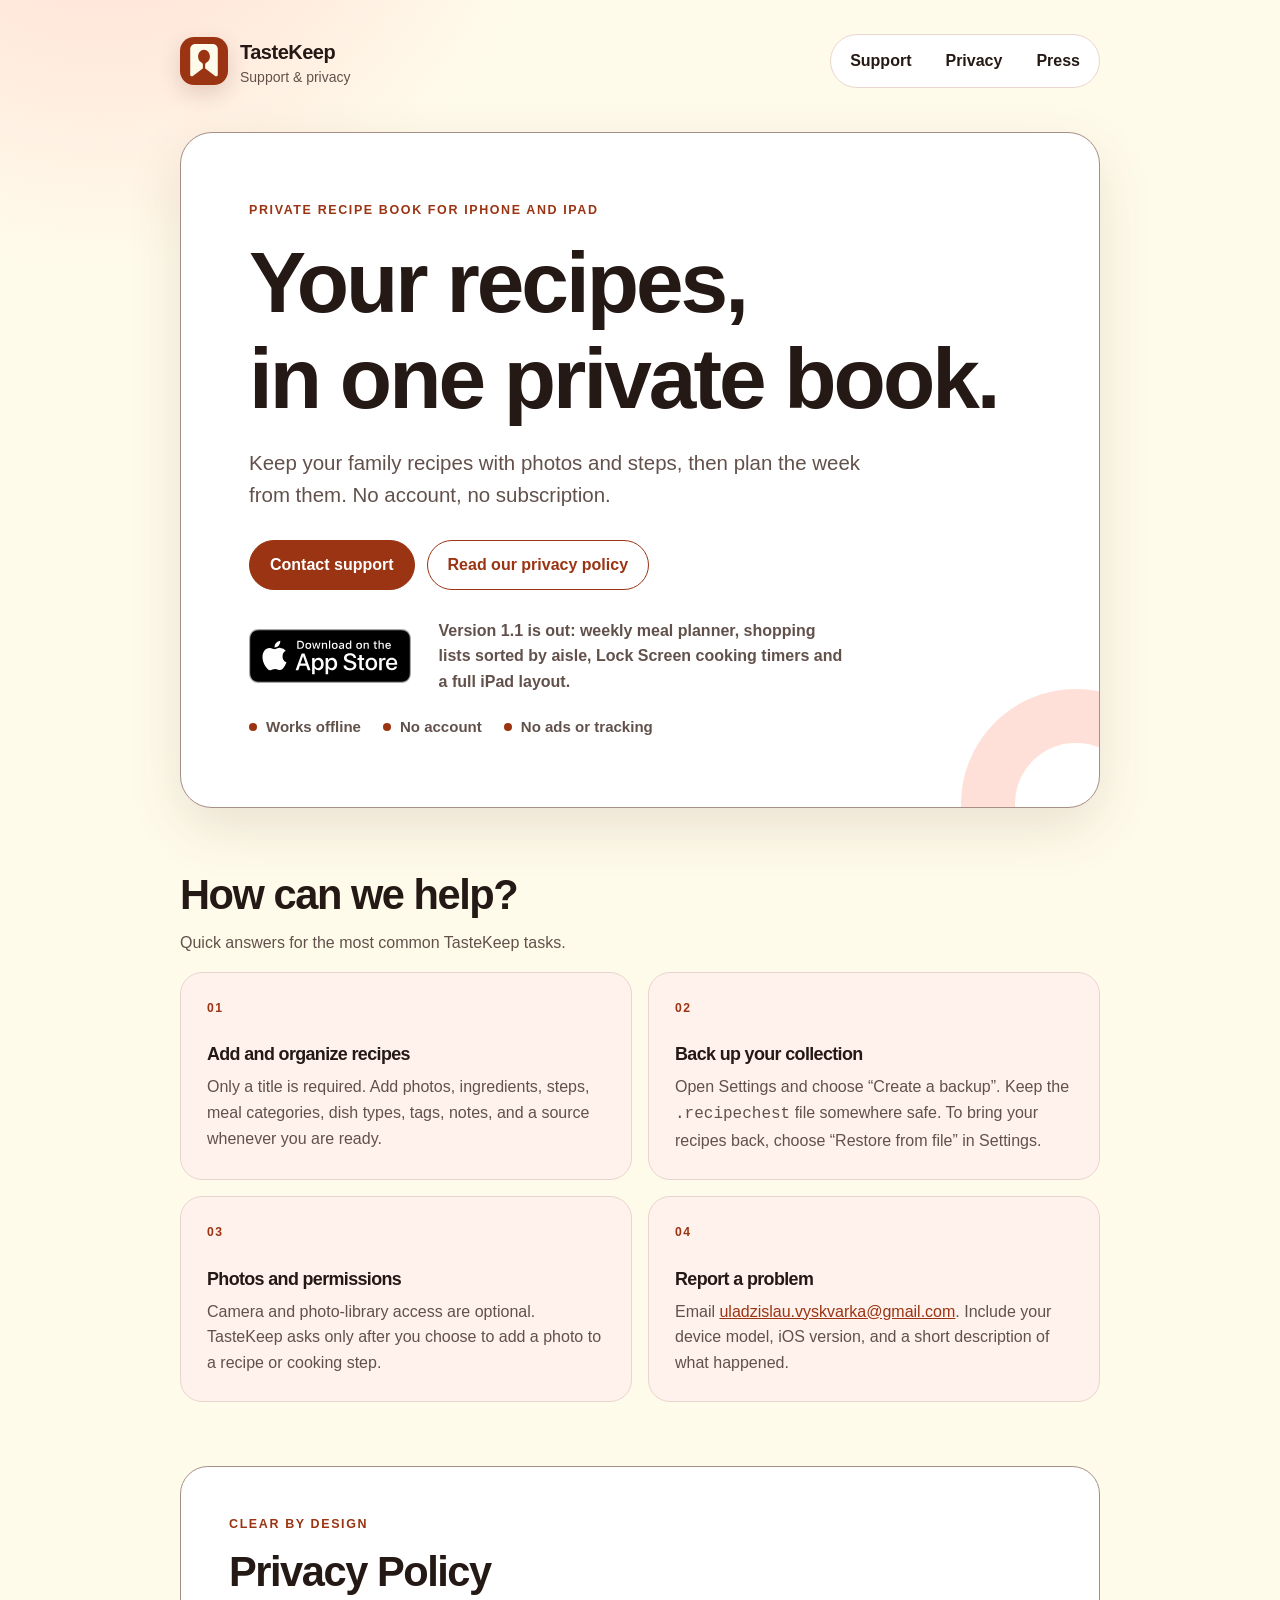
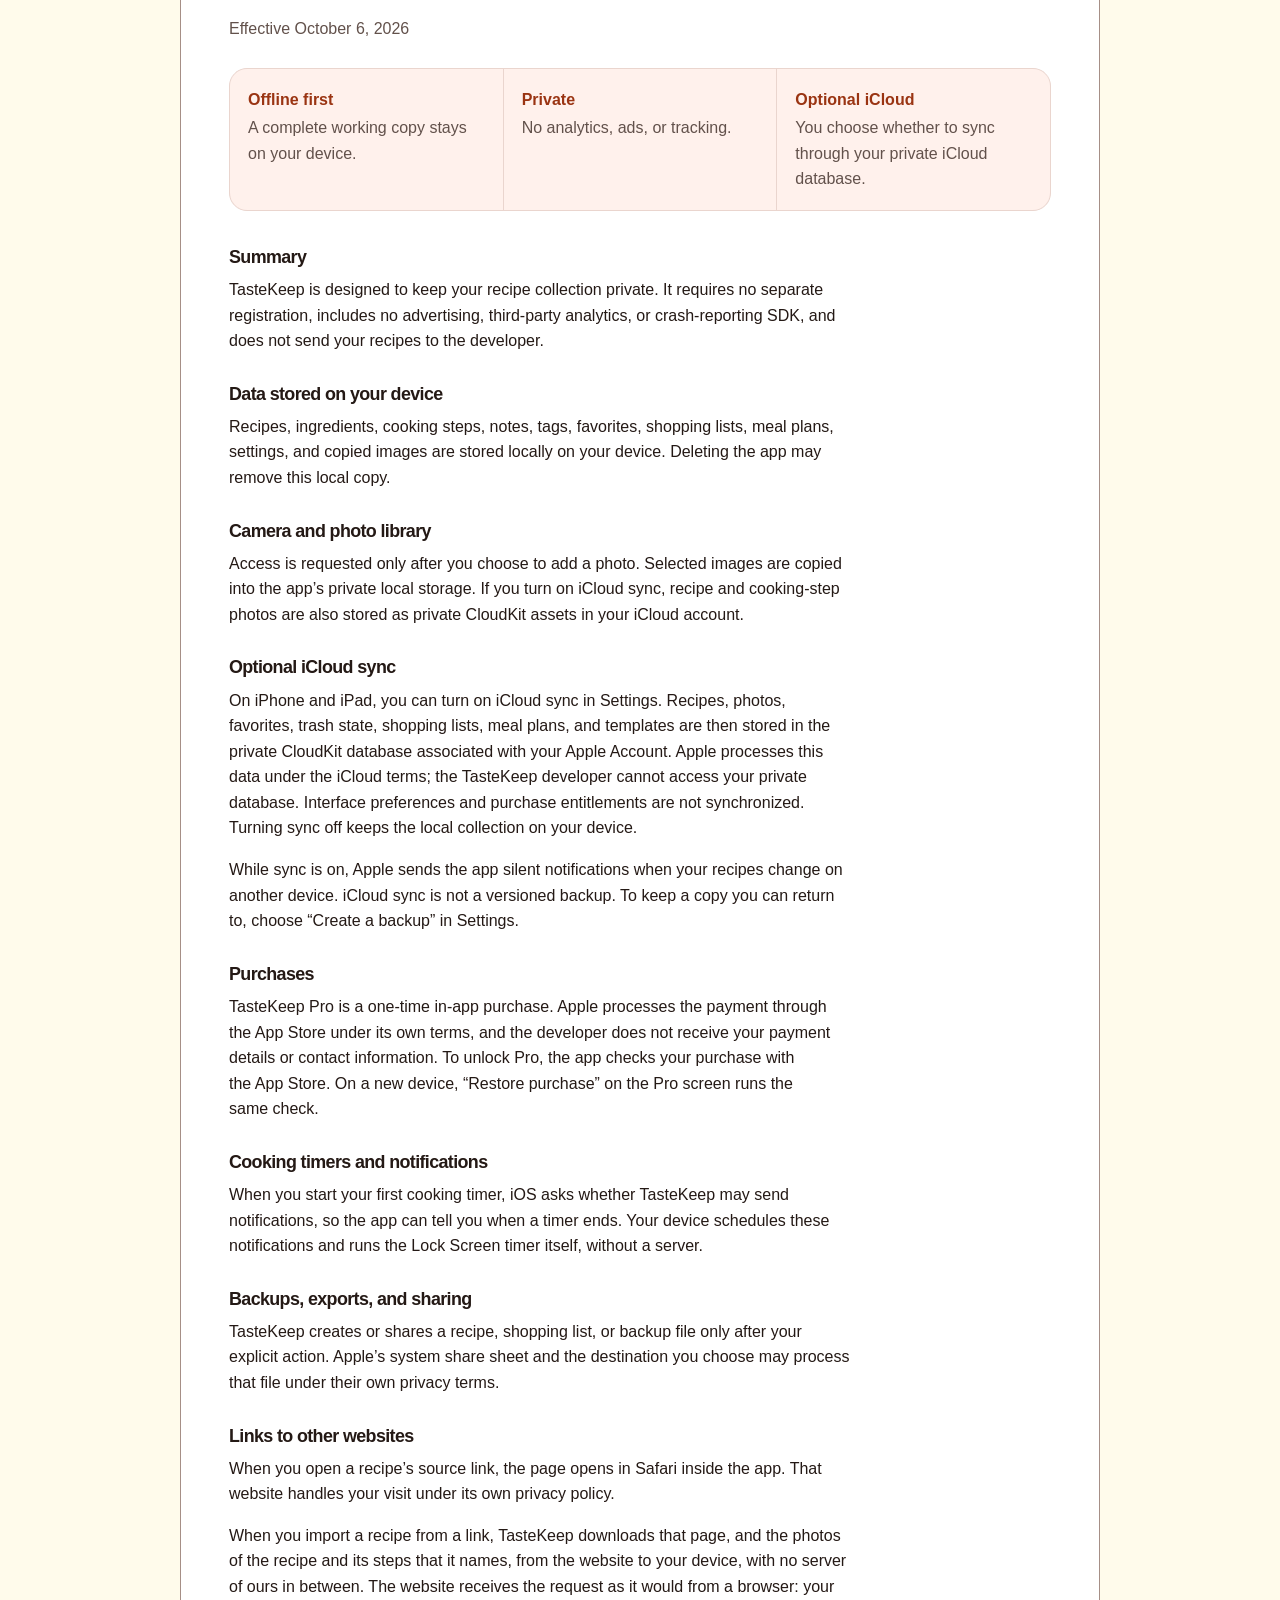
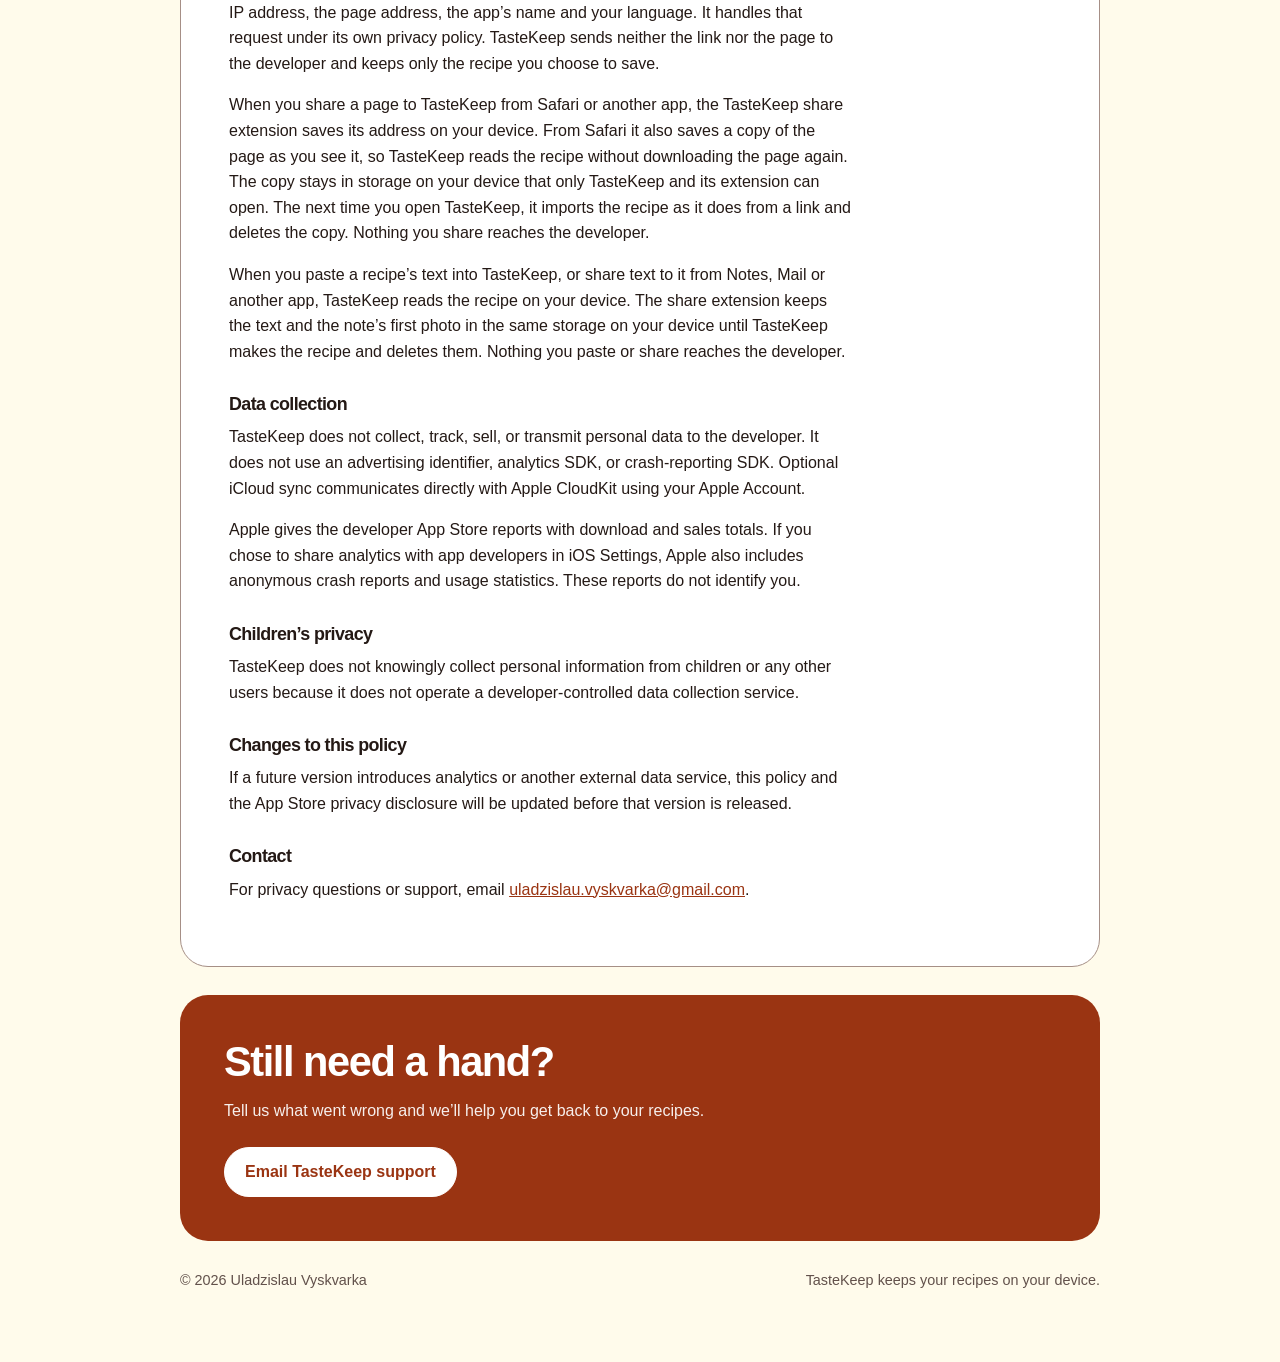
==== commit c10ccfb9: "Privacy policy: pages and text shared to TasteKeep The share extension keeps a shared page's address" ====
--- a/index.html
+++ b/index.html
@@ -123,6 +123,8 @@
       <h3>Links to other websites</h3>
       <p>When you open a recipe’s source link, the page opens in Safari inside the app. That website handles your visit under its own privacy policy.</p>
       <p>When you import a recipe from a link, TasteKeep downloads that page, and the photos of the recipe and its steps that it names, from the website to your device, with no server of ours in between. The website receives the request as it would from a browser: your IP address, the page address, the app’s name and your language. It handles that request under its own privacy policy. TasteKeep sends neither the link nor the page to the developer and keeps only the recipe you choose to save.</p>
+      <p>When you share a page to TasteKeep from Safari or another app, the TasteKeep share extension saves its address on your device. From Safari it also saves a copy of the page as you see it, so TasteKeep reads the recipe without downloading the page again. The copy stays in storage on your device that only TasteKeep and its extension can open. The next time you open TasteKeep, it imports the recipe as it does from a link and deletes the copy. Nothing you share reaches the developer.</p>
+      <p>When you paste a recipe’s text into TasteKeep, or share text to it from Notes, Mail or another app, TasteKeep reads the recipe on your device. The share extension keeps the text and the note’s first photo in the same storage on your device until TasteKeep makes the recipe and deletes them. Nothing you paste or share reaches the developer.</p>
 
       <h3>Data collection</h3>
       <p>TasteKeep does not collect, track, sell, or transmit personal data to the developer. It does not use an advertising identifier, analytics SDK, or crash-reporting SDK. Optional iCloud sync communicates directly with Apple CloudKit using your Apple Account.</p>
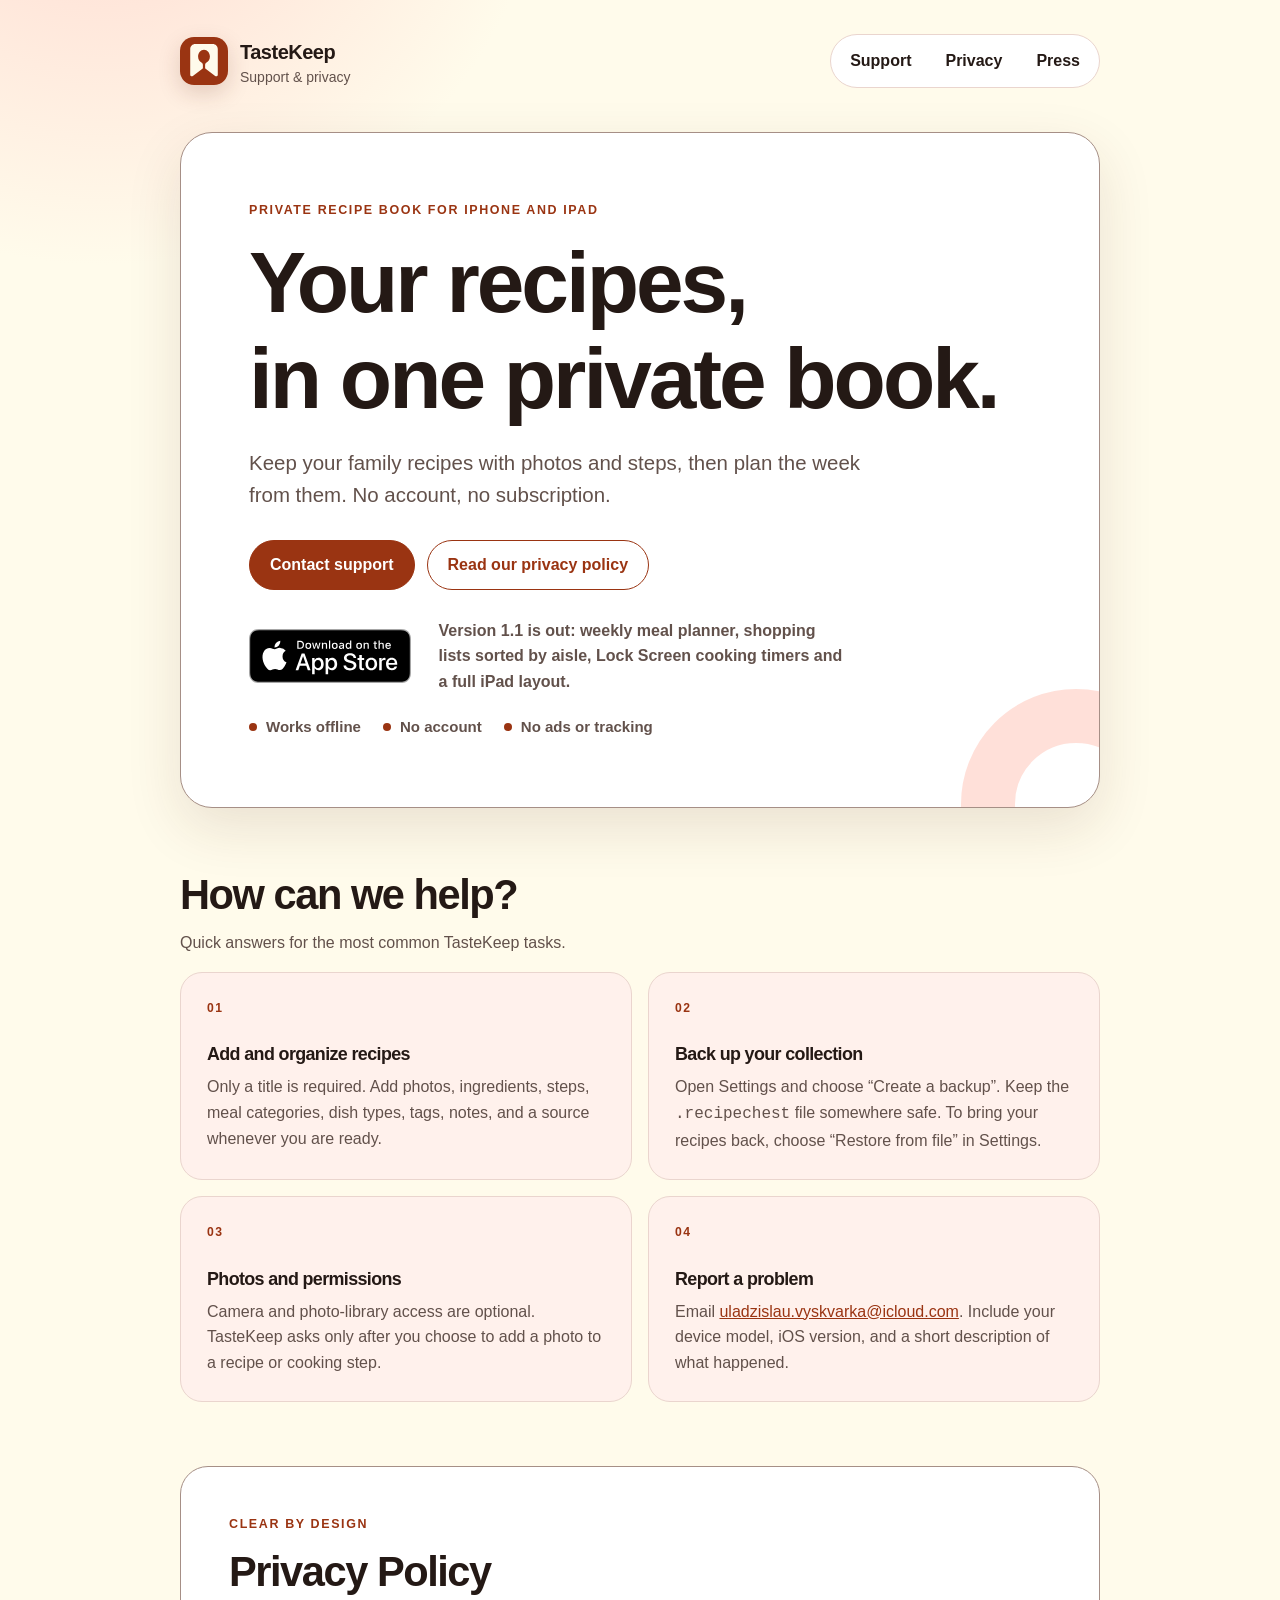
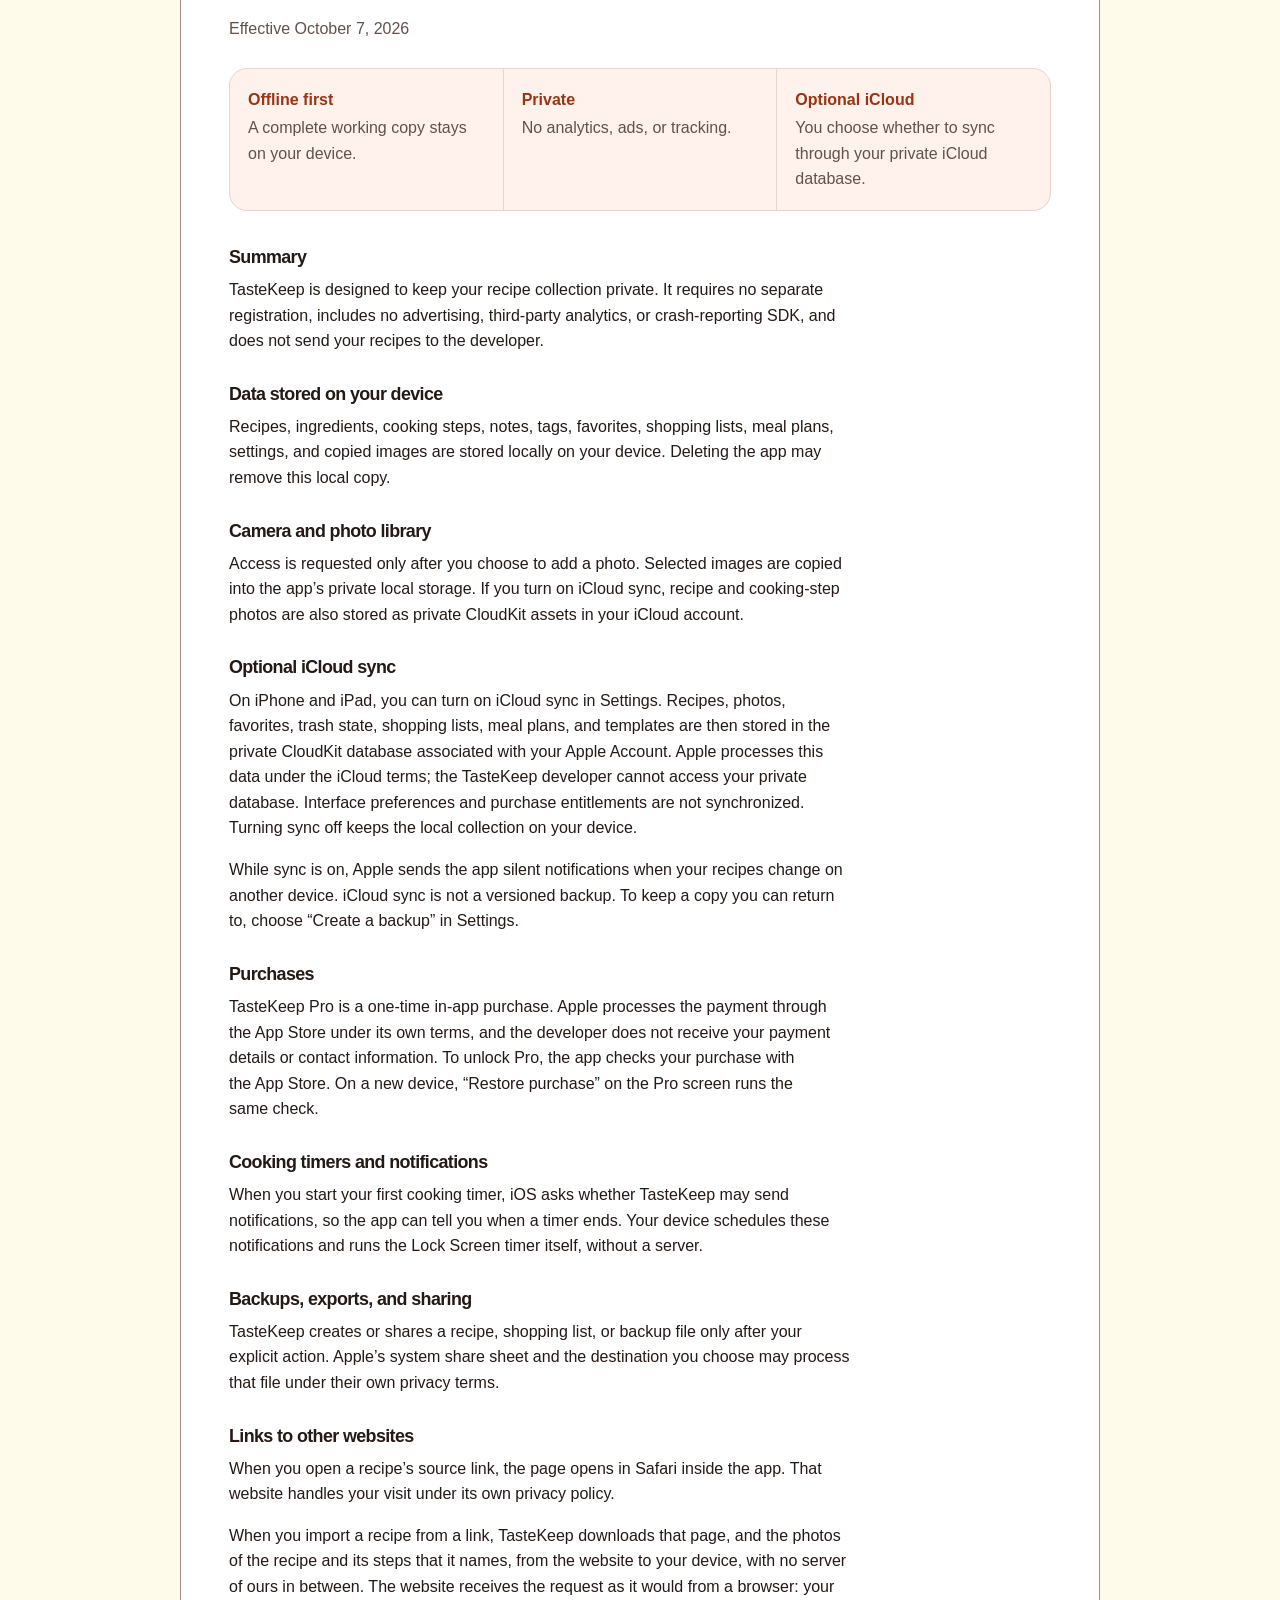
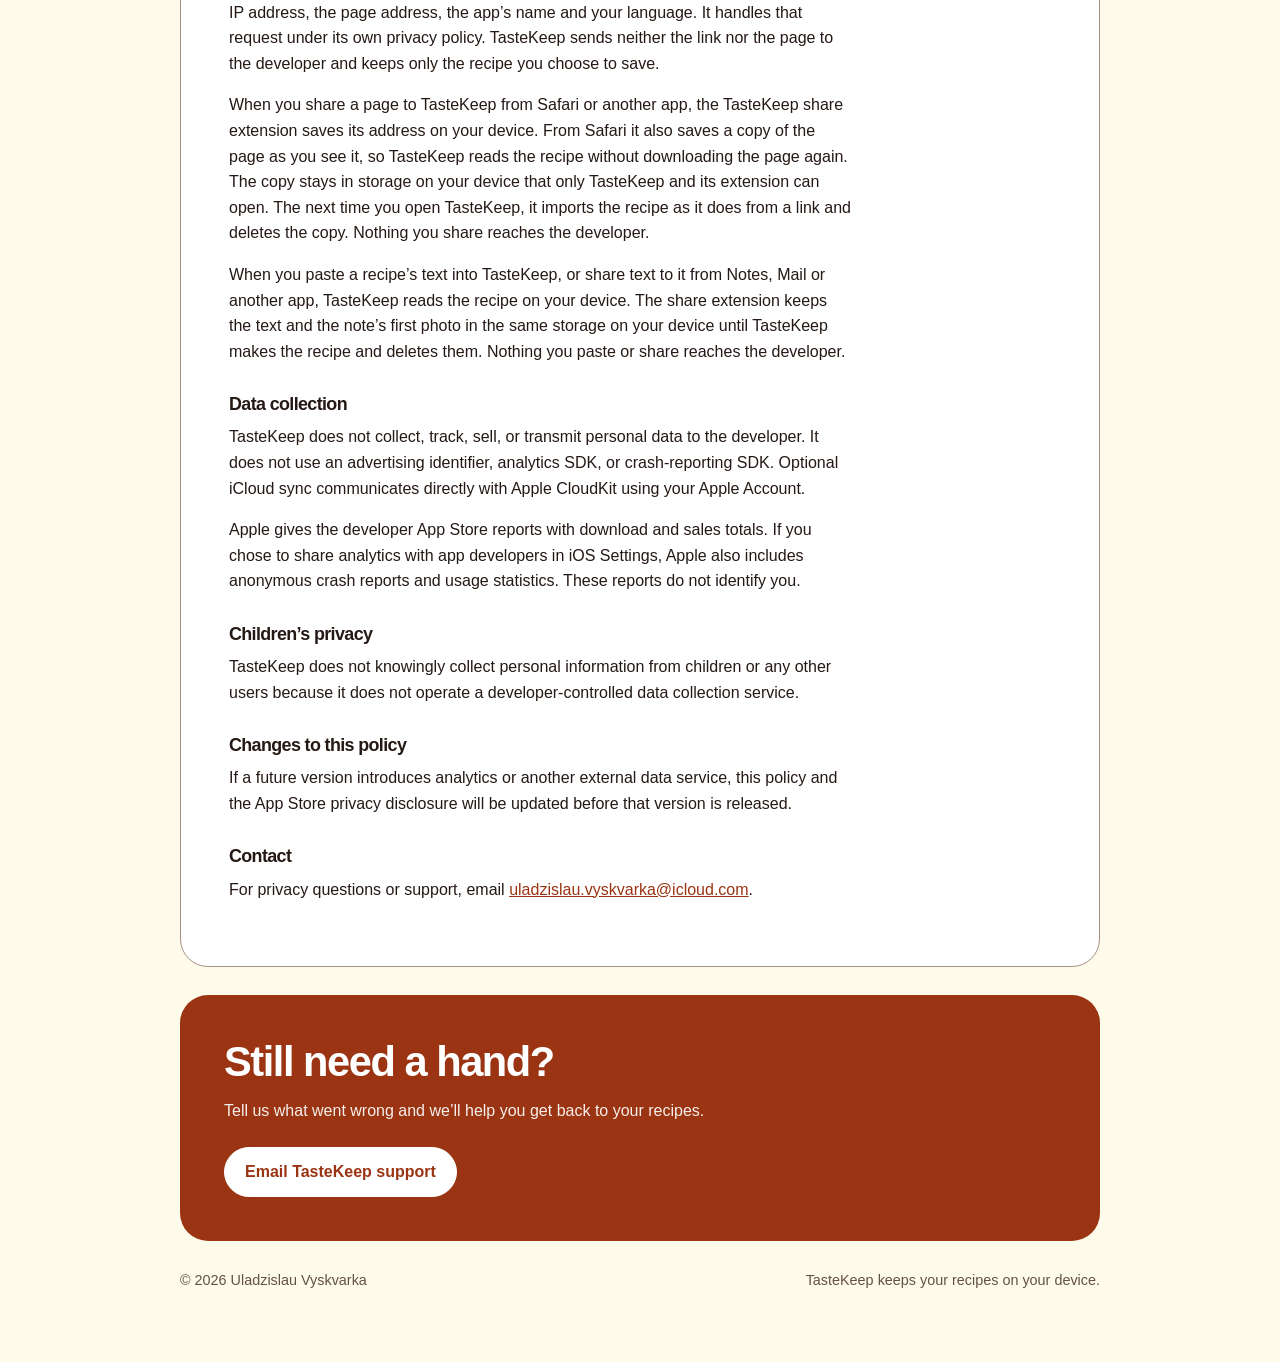
==== commit 9dc2a848: "Privacy and support email: iCloud Co-Authored-By: Claude Opus 5.5 <noreply@anthropic.com>" ====
--- a/index.html
+++ b/index.html
@@ -43,7 +43,7 @@
       <p class="lead">Keep your family recipes with photos and steps, then plan the week from them. No account, no subscription.</p>
 
       <div class="actions">
-        <a class="button primary" href="mailto:uladzislau.vyskvarka@gmail.com?subject=TasteKeep%20Support">Contact support</a>
+        <a class="button primary" href="mailto:uladzislau.vyskvarka@icloud.com?subject=TasteKeep%20Support">Contact support</a>
         <a class="button" href="#privacy">Read our privacy policy</a>
       </div>
 
@@ -82,7 +82,7 @@
         <article class="card">
           <span class="card-number" aria-hidden="true">04</span>
           <h3>Report a problem</h3>
-          <p>Email <a href="mailto:uladzislau.vyskvarka@gmail.com">uladzislau.vyskvarka@gmail.com</a>. Include your device model, iOS version, and a short description of what happened.</p>
+          <p>Email <a href="mailto:uladzislau.vyskvarka@icloud.com">uladzislau.vyskvarka@icloud.com</a>. Include your device model, iOS version, and a short description of what happened.</p>
         </article>
       </div>
     </section>
@@ -90,7 +90,7 @@
     <section id="privacy" class="policy" aria-labelledby="privacy-title">
       <p class="eyebrow">Clear by design</p>
       <h2 id="privacy-title">Privacy Policy</h2>
-      <p class="effective">Effective October 6, 2026</p>
+      <p class="effective">Effective October 7, 2026</p>
 
       <div class="policy-summary" aria-label="Privacy summary">
         <div><strong>Offline first</strong><span>A complete working copy stays on your device.</span></div>
@@ -137,13 +137,13 @@
       <p>If a future version introduces analytics or another external data service, this policy and the App Store privacy disclosure will be updated before that version is released.</p>
 
       <h3>Contact</h3>
-      <p>For privacy questions or support, email <a href="mailto:uladzislau.vyskvarka@gmail.com">uladzislau.vyskvarka@gmail.com</a>.</p>
+      <p>For privacy questions or support, email <a href="mailto:uladzislau.vyskvarka@icloud.com">uladzislau.vyskvarka@icloud.com</a>.</p>
     </section>
 
     <section class="contact-card" aria-labelledby="contact-title">
       <h2 id="contact-title">Still need a hand?</h2>
       <p>Tell us what went wrong and we’ll help you get back to your recipes.</p>
-      <a class="button" href="mailto:uladzislau.vyskvarka@gmail.com?subject=TasteKeep%20Support">Email TasteKeep support</a>
+      <a class="button" href="mailto:uladzislau.vyskvarka@icloud.com?subject=TasteKeep%20Support">Email TasteKeep support</a>
     </section>
 
     <footer>
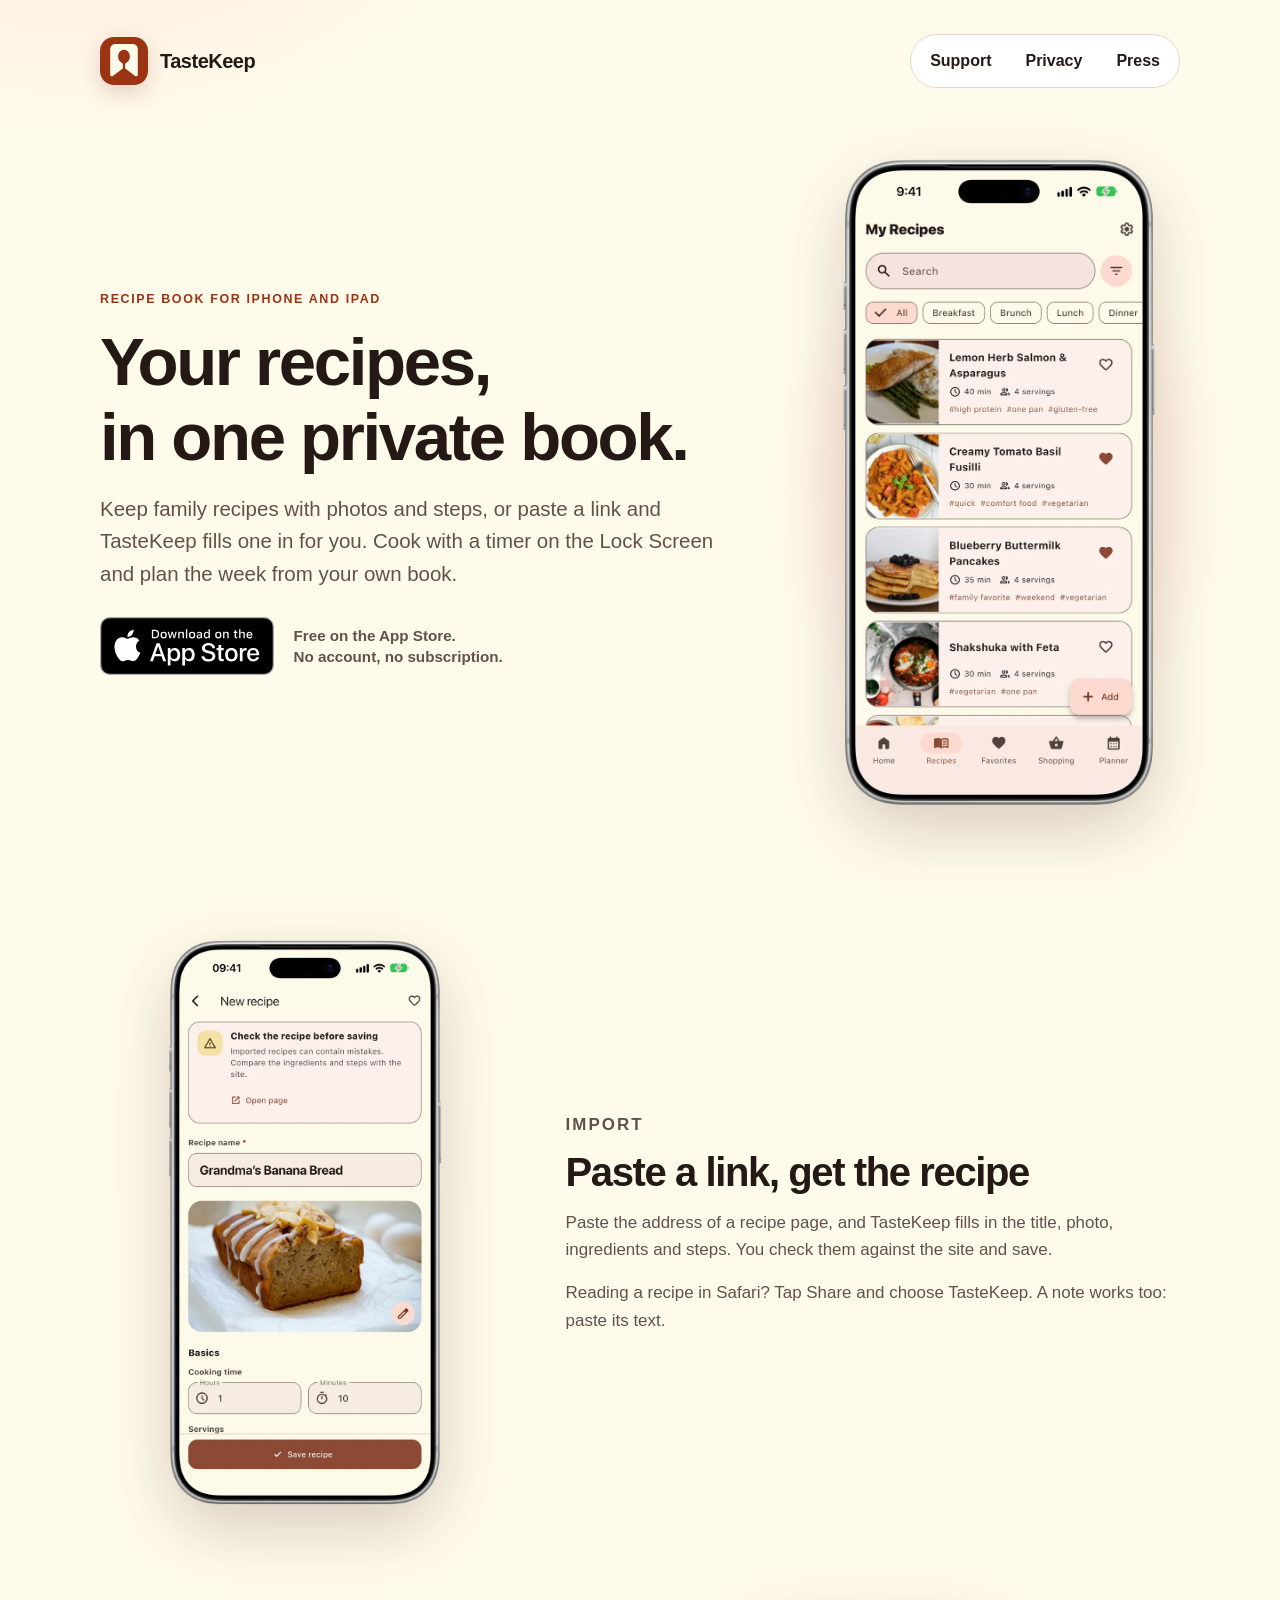
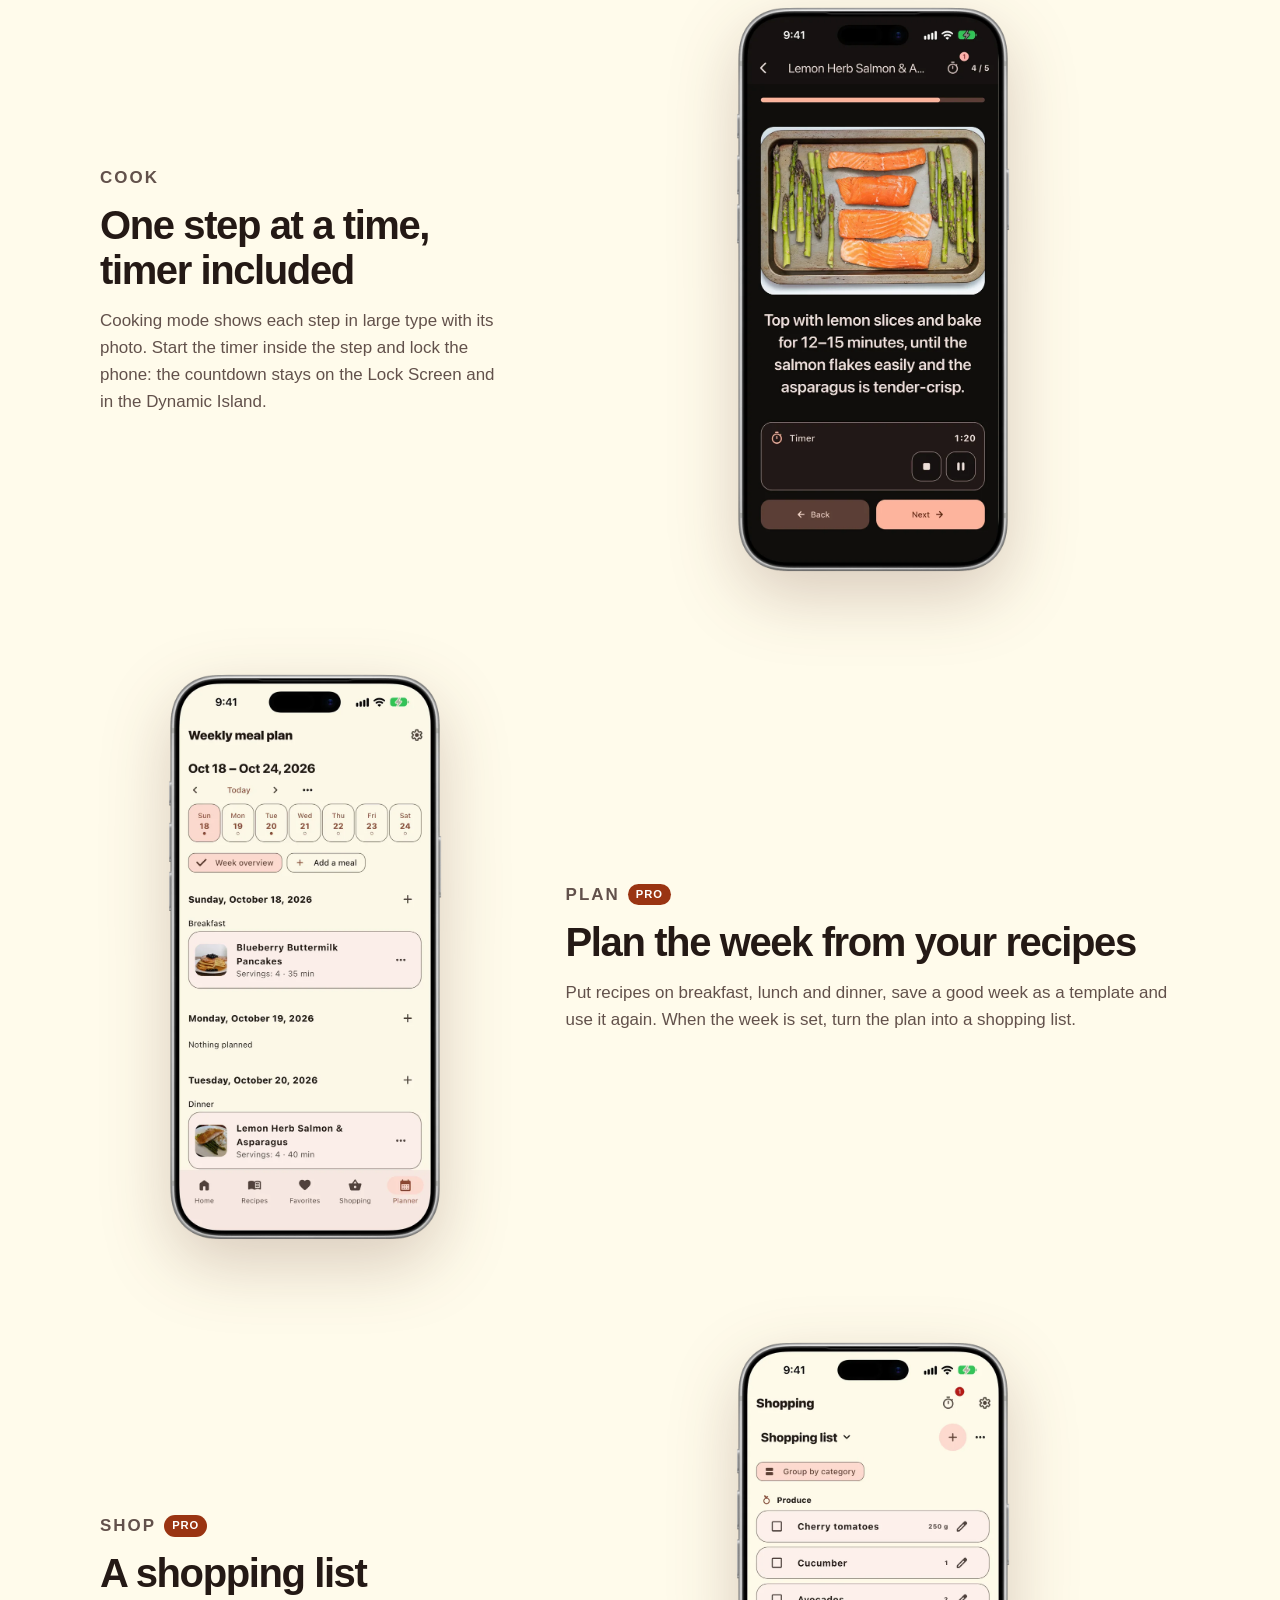
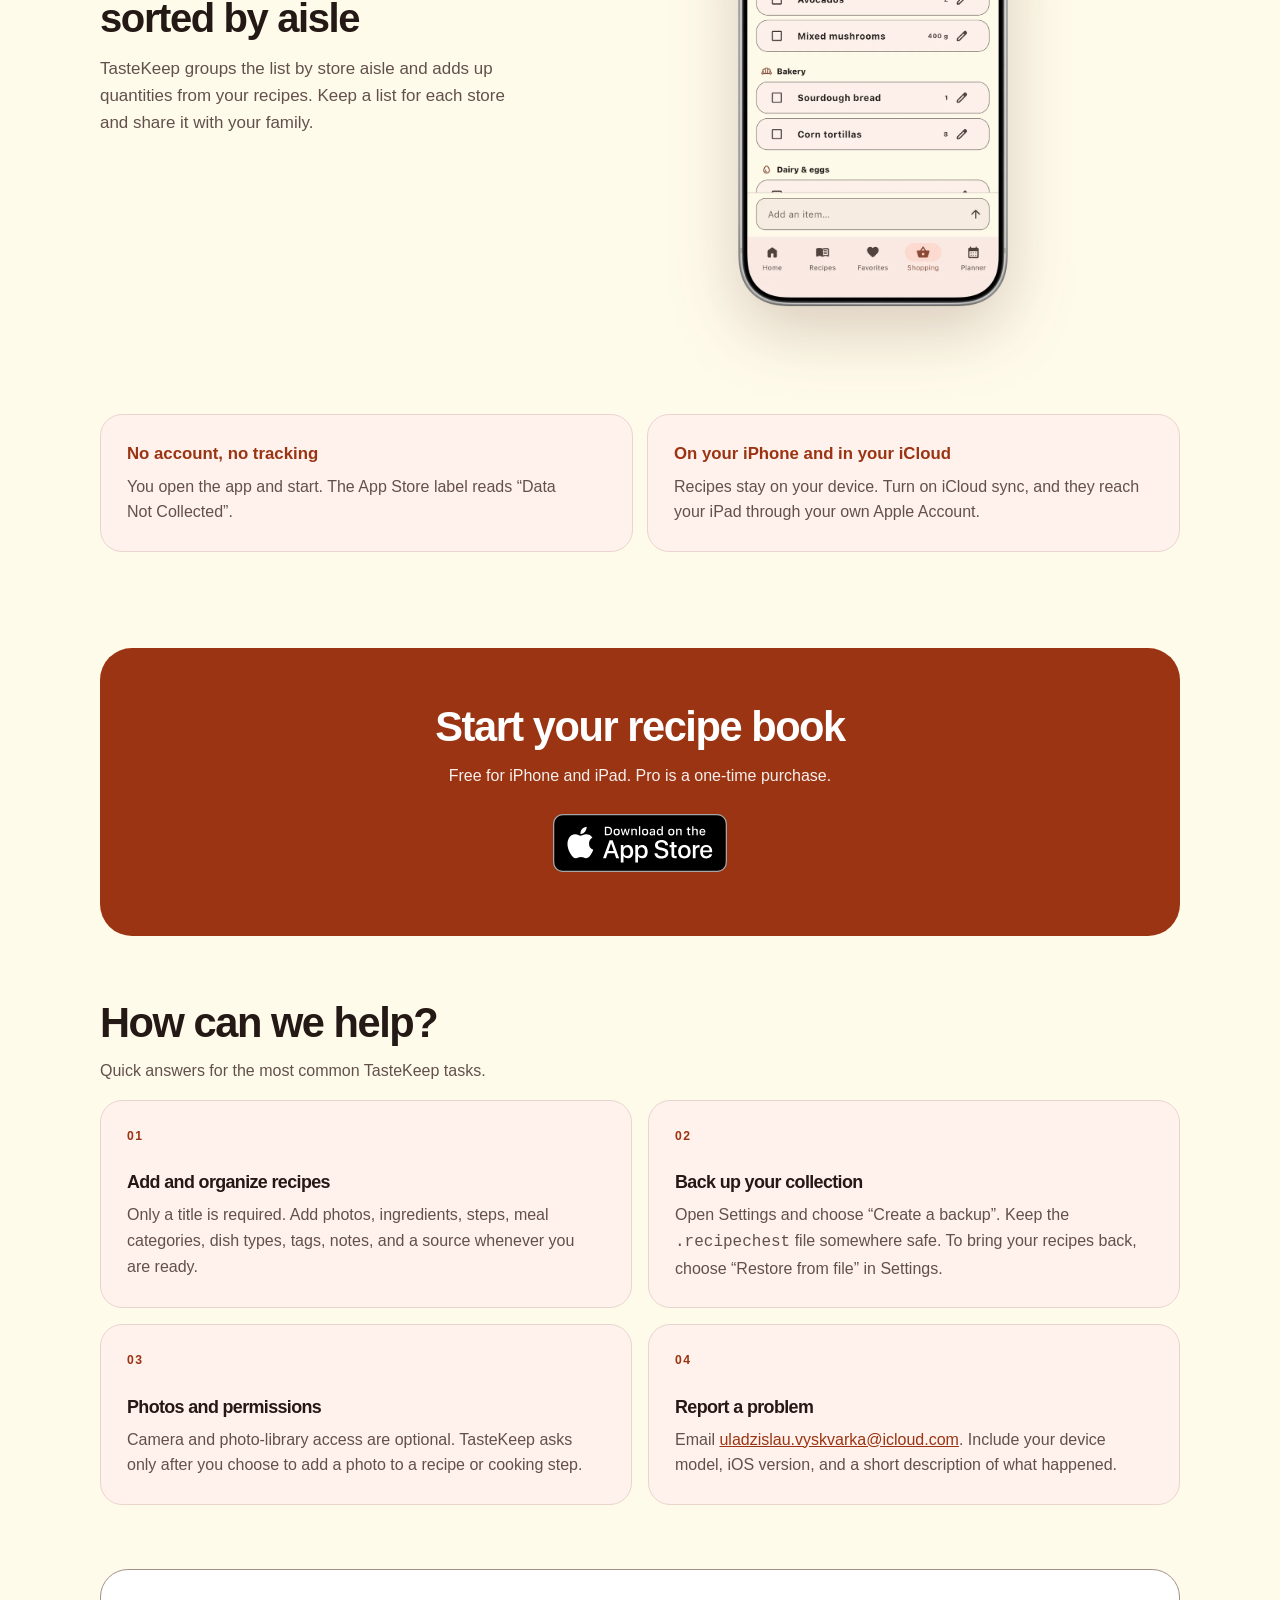
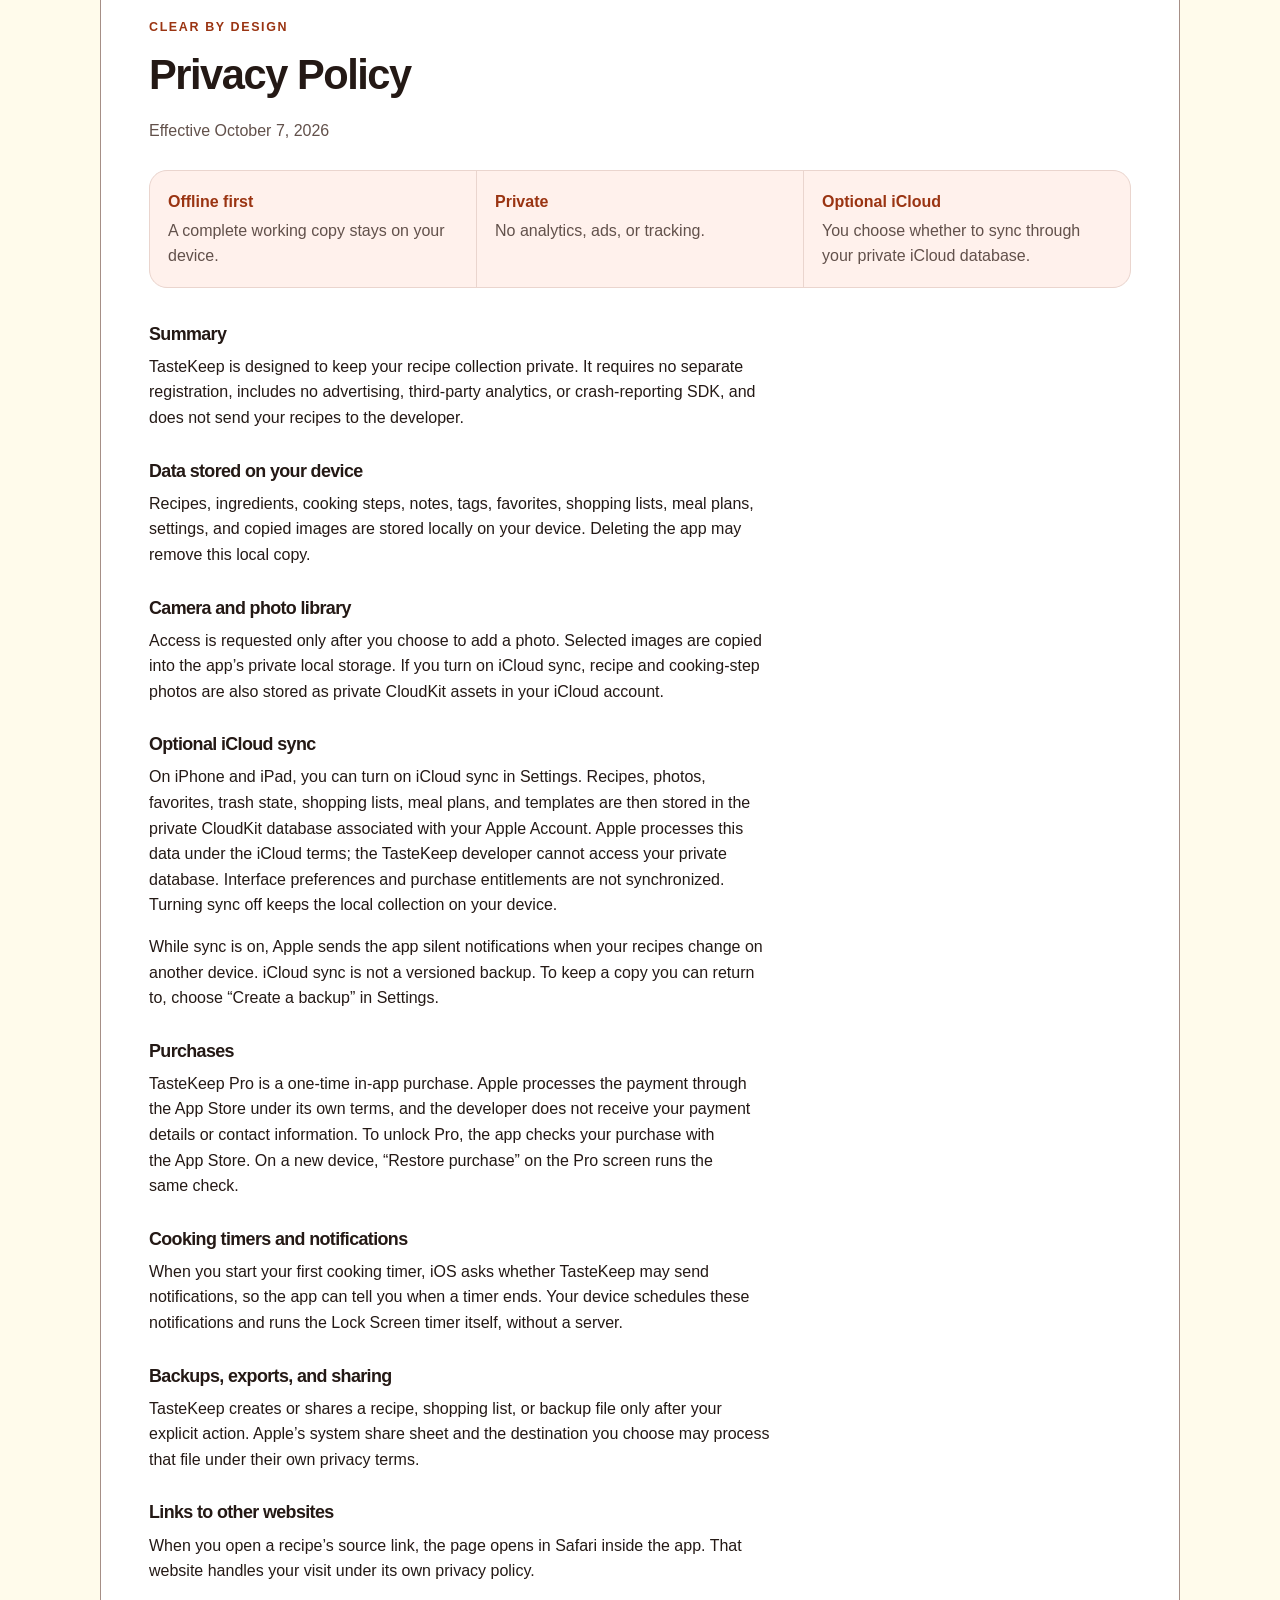
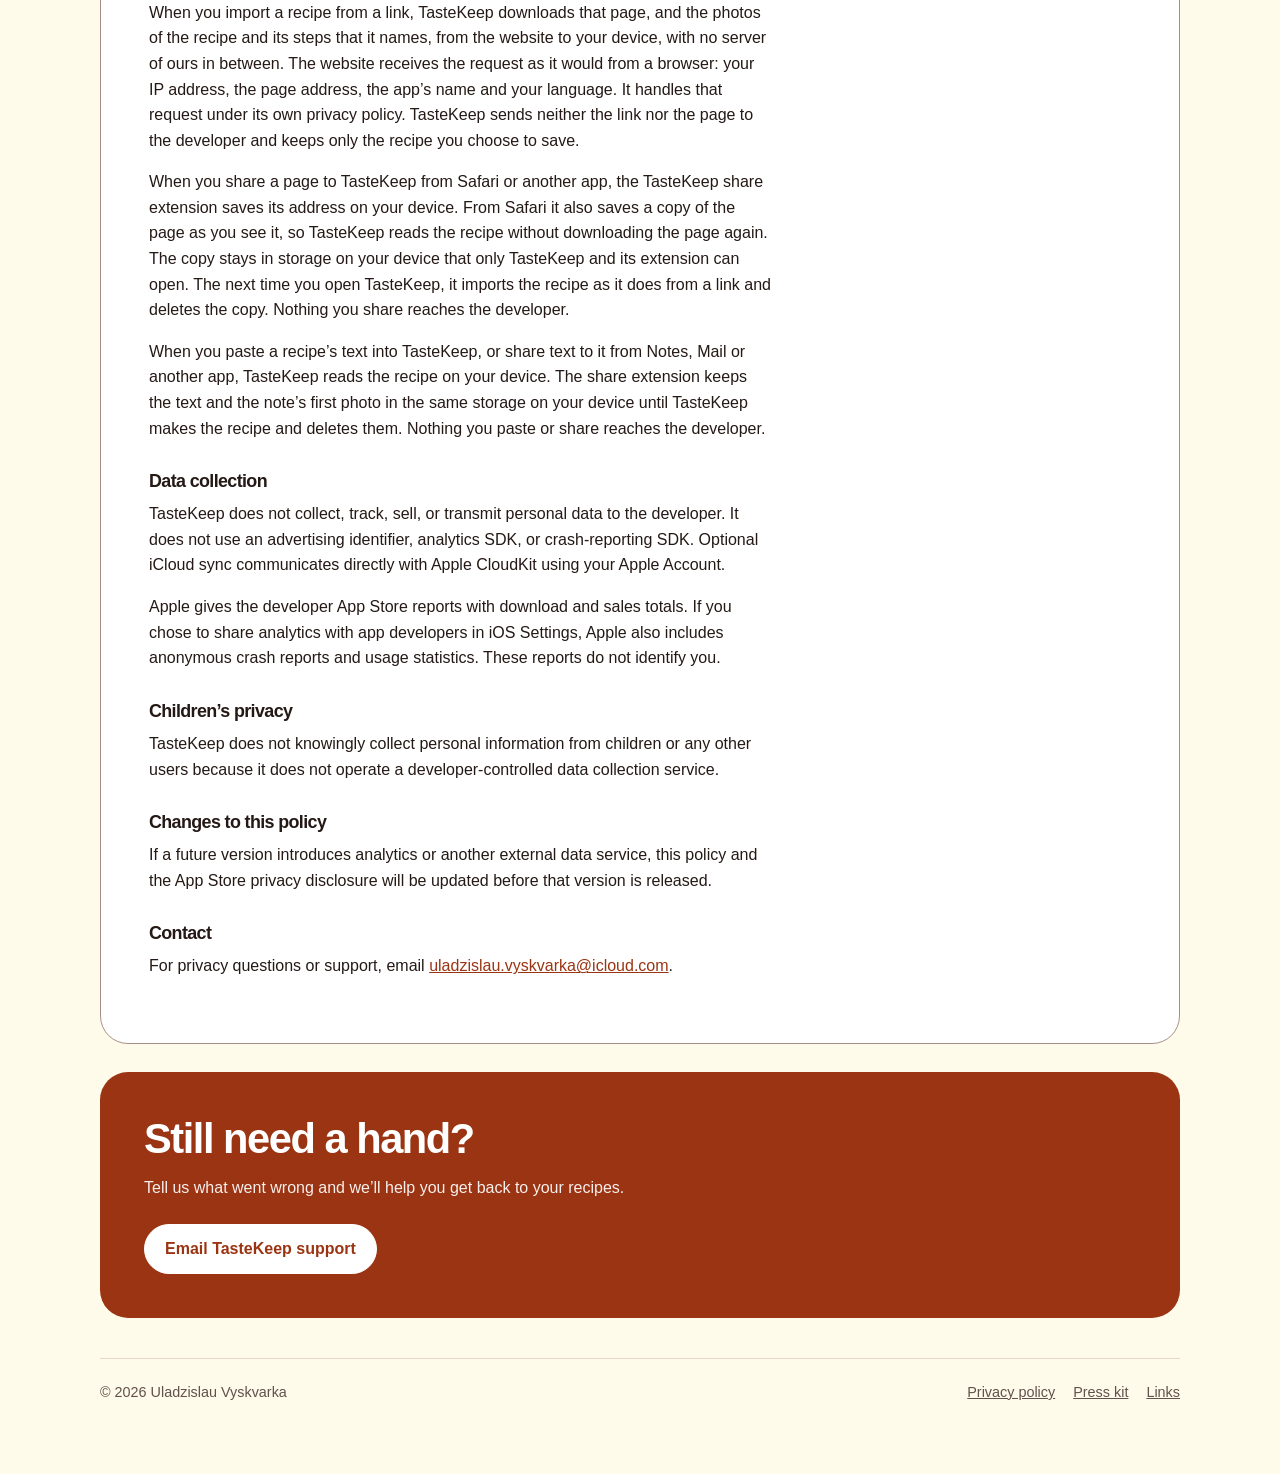
==== commit d2521d72: "Home and ad landing pages: app-style layout with iPhone screens, App Store badge first Co-Authored-B" ====
--- a/index.html
+++ b/index.html
@@ -6,17 +6,17 @@
   <meta name="color-scheme" content="light dark">
   <meta name="theme-color" media="(prefers-color-scheme: light)" content="#fffbeb">
   <meta name="theme-color" media="(prefers-color-scheme: dark)" content="#120d0b">
-  <title>TasteKeep: Recipe Keeper · Support and Privacy</title>
-  <meta name="description" content="Official support and privacy information for TasteKeep, the private offline recipe notebook.">
+  <title>TasteKeep: Recipe Keeper for iPhone and iPad</title>
+  <meta name="description" content="TasteKeep is a private recipe book for iPhone and iPad: paste a link to import a recipe and cook with a timer on the Lock Screen. Support and privacy policy.">
   <link rel="icon" href="assets/tastekeep-icon-256.png">
   <link rel="stylesheet" href="assets/site.css">
 </head>
 <body>
   <a class="skip-link" href="#content">Skip to content</a>
 
-  <main id="content" class="shell">
+  <main id="content" class="shell wide">
     <header class="site-header">
-      <a class="identity" href="#content" aria-label="TasteKeep support home">
+      <a class="identity" href="./" aria-label="TasteKeep home">
         <span class="mark" aria-hidden="true">
           <svg viewBox="0 0 1024 1024">
             <rect class="mark-background" width="1024" height="1024" rx="220"/>
@@ -24,10 +24,7 @@
             <path class="mark-spoon" d="M512 270c-70 0-126 65-126 145 0 58 29 108 72 131 19 10 30 30 30 52v144c0 13 11 24 24 24s24-11 24-24V598c0-22 11-42 30-52 43-23 72-73 72-131 0-80-56-145-126-145Z"/>
           </svg>
         </span>
-        <span>
-          <span class="brand">TasteKeep</span>
-          <span class="brand-note">Support &amp; privacy</span>
-        </span>
+        <span class="brand">TasteKeep</span>
       </a>
 
       <nav class="site-nav" aria-label="Site">
@@ -37,26 +34,69 @@
       </nav>
     </header>
 
-    <section class="hero" aria-labelledby="hero-title">
-      <p class="eyebrow">Private recipe book for iPhone and iPad</p>
-      <h1 id="hero-title" class="home-title">Your recipes, <span class="tail">in&nbsp;one private&nbsp;book.</span></h1>
-      <p class="lead">Keep your family recipes with photos and steps, then plan the week from them. No account, no subscription.</p>
+    <section class="top" aria-labelledby="hero-title">
+      <div>
+        <p class="eyebrow">Recipe book for iPhone and iPad</p>
+        <h1 id="hero-title" class="home-title">Your recipes, <span class="tail">in&nbsp;one private&nbsp;book.</span></h1>
+        <p class="lead">Keep family recipes with photos and steps, or paste a link and TasteKeep fills one in for you. Cook with a timer on the Lock Screen and plan the week from your own book.</p>
+        <div class="cta">
+          <a class="store-badge" href="https://apps.apple.com/app/apple-store/id6805066789?pt=129091971&amp;ct=site&amp;mt=8"><img src="assets/app-store-badge.svg" width="174" height="58" alt="Download on the App Store"></a>
+          <p class="cta-note">Free on the App Store.<br>No account, no subscription.</p>
+        </div>
+      </div>
+      <div class="phone">
+        <img src="assets/screens/collection.webp" width="720" height="1469" alt="TasteKeep on iPhone: My Recipes with search, meal filters and recipe cards with photos.">
+      </div>
+    </section>
 
-      <div class="actions">
-        <a class="button primary" href="mailto:uladzislau.vyskvarka@icloud.com?subject=TasteKeep%20Support">Contact support</a>
-        <a class="button" href="#privacy">Read our privacy policy</a>
-      </div>
+    <div class="features" id="features">
+      <section class="feature-row" aria-labelledby="f-import">
+        <div class="shot"><img src="assets/screens/imported.webp" width="720" height="1469" loading="lazy" alt="A recipe imported from a link: the title, photo and cooking time filled in, with a note to check it before saving."></div>
+        <div>
+          <p class="kicker">Import</p>
+          <h2 id="f-import">Paste a link, get the recipe</h2>
+          <p>Paste the address of a recipe page, and TasteKeep fills in the title, photo, ingredients and steps. You check them against the site and save.</p>
+          <p>Reading a recipe in Safari? Tap Share and choose TasteKeep. A note works too: paste its text.</p>
+        </div>
+      </section>
 
-      <div class="badge-row">
-        <a class="store-badge" href="https://apps.apple.com/app/apple-store/id6805066789?pt=129091971&amp;ct=site&amp;mt=8"><img src="assets/app-store-badge.svg" width="162" height="54" alt="Download on the App Store"></a>
-        <p class="release-note">Version 1.1 is out: weekly meal planner, shopping lists sorted by aisle, Lock Screen cooking timers and a full iPad layout.</p>
-      </div>
+      <section class="feature-row" aria-labelledby="f-cook">
+        <div class="shot"><img src="assets/screens/cooking.webp" width="720" height="1469" loading="lazy" alt="Cooking mode: one step in large type with its photo and a running timer."></div>
+        <div>
+          <p class="kicker">Cook</p>
+          <h2 id="f-cook">One step at a time, timer included</h2>
+          <p>Cooking mode shows each step in large type with its photo. Start the timer inside the step and lock the phone: the countdown stays on the Lock Screen and in the Dynamic Island.</p>
+        </div>
+      </section>
 
-      <ul class="trust-list" aria-label="TasteKeep privacy highlights">
-        <li>Works offline</li>
-        <li>No account</li>
-        <li>No ads or tracking</li>
-      </ul>
+      <section class="feature-row" aria-labelledby="f-plan">
+        <div class="shot"><img src="assets/screens/planner.webp" width="720" height="1469" loading="lazy" alt="The weekly meal plan with breakfast and dinner planned for the week."></div>
+        <div>
+          <p class="kicker">Plan <span class="pro">Pro</span></p>
+          <h2 id="f-plan">Plan the week from your recipes</h2>
+          <p>Put recipes on breakfast, lunch and dinner, save a good week as a template and use it again. When the week is set, turn the plan into a shopping list.</p>
+        </div>
+      </section>
+
+      <section class="feature-row" aria-labelledby="f-shop">
+        <div class="shot"><img src="assets/screens/shopping.webp" width="720" height="1469" loading="lazy" alt="A shopping list grouped by aisle: produce, bakery, dairy and eggs."></div>
+        <div>
+          <p class="kicker">Shop <span class="pro">Pro</span></p>
+          <h2 id="f-shop">A shopping list sorted by aisle</h2>
+          <p>TasteKeep groups the list by store aisle and adds up quantities from your recipes. Keep a list for each store and share it with your family.</p>
+        </div>
+      </section>
+    </div>
+
+    <section class="privacy-band" aria-label="Privacy">
+      <div class="card"><strong>No account, no tracking</strong><p>You open the app and start. The App Store label reads “Data Not Collected”.</p></div>
+      <div class="card"><strong>On your iPhone and in your iCloud</strong><p>Recipes stay on your device. Turn on iCloud sync, and they reach your iPad through your own Apple Account.</p></div>
+    </section>
+
+    <section class="band" aria-labelledby="band-title">
+      <h2 id="band-title">Start your recipe book</h2>
+      <p>Free for iPhone and iPad. Pro is a one&#8209;time purchase.</p>
+      <a class="store-badge" href="https://apps.apple.com/app/apple-store/id6805066789?pt=129091971&amp;ct=site&amp;mt=8"><img src="assets/app-store-badge.svg" width="174" height="58" alt="Download on the App Store"></a>
     </section>
 
     <section id="support" aria-labelledby="support-title">
@@ -146,9 +186,13 @@
       <a class="button" href="mailto:uladzislau.vyskvarka@icloud.com?subject=TasteKeep%20Support">Email TasteKeep support</a>
     </section>
 
-    <footer>
+    <footer class="site-footer">
       <p>© 2026 Uladzislau Vyskvarka</p>
-      <p>TasteKeep keeps your recipes on your device.</p>
+      <nav aria-label="Footer">
+        <a href="#privacy">Privacy policy</a>
+        <a href="press/">Press kit</a>
+        <a href="links/">Links</a>
+      </nav>
     </footer>
   </main>
 </body>
--- a/assets/site.css
+++ b/assets/site.css
@@ -507,3 +507,213 @@
   .feature-tall { display: flex; flex-direction: column; grid-row: span 4; }
   .feature-tall .feature-figure { margin: auto; padding-top: 12px; }
 }
+
+/* Product pages: the home page and the ad landing pages (/go/…).
+   Open layout, the App Store badge first, real iPhone screens in Apple's bezel. No scripts, no redirect. */
+
+.top {
+  display: grid;
+  grid-template-columns: 1fr;
+  gap: 36px;
+  align-items: center;
+  padding: clamp(8px, 3vw, 24px) 0 clamp(24px, 6vw, 56px);
+}
+
+.top h1 { max-width: 13ch; margin: 0 0 18px; font-size: clamp(2.5rem, 9.5vw, 4.2rem); }
+.top .lead { margin-bottom: 26px; }
+
+.cta {
+  display: flex;
+  flex-wrap: wrap;
+  align-items: center;
+  gap: 12px 20px;
+}
+
+.cta .store-badge img { height: 58px; }
+
+.cta-note {
+  margin: 0;
+  color: var(--muted);
+  font-size: 0.95rem;
+  font-weight: 650;
+  line-height: 1.4;
+}
+
+.phone {
+  position: relative;
+  width: min(72%, 300px);
+  margin: 0 auto;
+}
+
+.phone::before {
+  content: "";
+  position: absolute;
+  z-index: -1;
+  inset: 8% -22% 6%;
+  border-radius: 50%;
+  background: radial-gradient(closest-side, var(--surface-accent), transparent);
+  opacity: 0.9;
+}
+
+.phone img,
+.shot img {
+  display: block;
+  width: 100%;
+  height: auto;
+  filter: drop-shadow(0 24px 34px rgba(80, 38, 24, 0.22));
+}
+
+.section-head { max-width: 40rem; margin: 0 auto 28px; text-align: center; }
+.section-head h2 { margin: 0 0 10px; }
+.section-head p { margin: 0 auto; color: var(--muted); }
+
+.kicker {
+  display: inline-flex;
+  align-items: center;
+  gap: 8px;
+  margin: 0 0 12px;
+  color: var(--accent);
+  font-size: 0.8rem;
+  font-weight: 850;
+  letter-spacing: 0.12em;
+  text-transform: uppercase;
+}
+
+.pro {
+  padding: 2px 8px;
+  border-radius: 999px;
+  color: var(--accent-text);
+  background: var(--accent);
+  font-size: 0.7rem;
+  letter-spacing: 0.08em;
+}
+
+/* Home: one feature per row, screen and text side by side from 760 px, alternating. */
+.features { display: grid; gap: clamp(48px, 9vw, 96px); margin-top: clamp(40px, 8vw, 72px); }
+
+.feature-row {
+  display: grid;
+  grid-template-columns: 1fr;
+  gap: 28px;
+  align-items: center;
+}
+
+.feature-row h2 { margin: 0 0 14px; font-size: clamp(1.75rem, 5.5vw, 2.5rem); }
+.feature-row p { color: var(--muted); font-size: 1.06rem; }
+.feature-row p:last-child { margin-bottom: 0; }
+.feature-row .shot { order: 2; width: min(58%, 250px); margin: 0 auto; }
+
+/* Landing pages: steps and a grid of small screens. */
+.steps,
+.screens-grid {
+  display: grid;
+  grid-template-columns: 1fr;
+  gap: 18px;
+  margin: 0;
+  padding: 0;
+  list-style: none;
+}
+
+.steps li,
+.screens-grid li {
+  display: grid;
+  grid-template-columns: 112px 1fr;
+  gap: 18px;
+  align-items: center;
+  padding: 16px;
+  border: 1px solid var(--line-soft);
+  border-radius: var(--radius-md);
+  background: var(--surface);
+}
+
+.steps .shot,
+.screens-grid .shot { width: 100%; }
+.steps .shot img,
+.screens-grid .shot img { filter: drop-shadow(0 10px 16px rgba(80, 38, 24, 0.18)); }
+
+.steps h3,
+.screens-grid h3 { margin: 0 0 6px; font-size: 1.12rem; }
+.steps p,
+.screens-grid p { margin: 0; color: var(--muted); font-size: 0.98rem; }
+
+.step-number {
+  display: inline-grid;
+  place-items: center;
+  width: 28px;
+  height: 28px;
+  margin-bottom: 10px;
+  border-radius: 50%;
+  color: var(--accent-text);
+  background: var(--accent);
+  font-size: 0.85rem;
+  font-weight: 850;
+}
+
+.aside-note { margin: 22px auto 0; color: var(--muted); text-align: center; }
+
+.privacy-band {
+  display: grid;
+  grid-template-columns: 1fr;
+  gap: 14px;
+  margin-top: clamp(56px, 10vw, 104px);
+}
+
+.privacy-band .card strong { display: block; margin-bottom: 6px; color: var(--accent); font-size: 1.05rem; }
+
+.band {
+  margin-top: clamp(56px, 10vw, 96px);
+  padding: clamp(28px, 7vw, 56px);
+  border-radius: var(--radius-lg);
+  color: var(--accent-text);
+  background: var(--accent);
+  text-align: center;
+}
+
+.band h2 { margin: 0 0 12px; color: inherit; }
+.band p { margin: 0 auto 26px; color: inherit; opacity: 0.92; }
+.band .store-badge img { height: 58px; }
+
+.go-header { margin-bottom: 8px; }
+.go-icon { width: 44px; height: 44px; border-radius: 10px; }
+.go-section { margin-top: clamp(48px, 9vw, 88px); }
+
+.site-footer {
+  display: flex;
+  flex-wrap: wrap;
+  justify-content: space-between;
+  gap: 10px 24px;
+  margin-top: 40px;
+  padding-top: 22px;
+  border-top: 1px solid var(--line-soft);
+  color: var(--muted);
+  font-size: 0.9rem;
+}
+
+.site-footer p { margin: 0; }
+.site-footer nav { display: flex; flex-wrap: wrap; gap: 6px 18px; }
+.site-footer a { color: var(--muted); }
+.site-footer a:hover { color: var(--accent); }
+
+@media (min-width: 560px) {
+  .privacy-band { grid-template-columns: repeat(2, minmax(0, 1fr)); }
+  .screens-grid { grid-template-columns: repeat(2, minmax(0, 1fr)); }
+  .screens-grid li { grid-template-columns: 1fr; text-align: center; }
+  .screens-grid .shot { width: min(70%, 200px); margin: 0 auto; }
+}
+
+@media (min-width: 760px) {
+  .shell.wide { width: min(calc(100% - 48px), 1080px); }
+  .top { grid-template-columns: minmax(0, 1.3fr) minmax(0, 0.7fr); gap: 48px; }
+  .top h1 { max-width: none; }
+  .phone { width: min(100%, 320px); }
+  .feature-row { grid-template-columns: minmax(0, 0.8fr) minmax(0, 1.2fr); gap: 56px; }
+  .feature-row .shot { order: 0; width: min(100%, 280px); }
+  .feature-row:nth-child(even) .shot { order: 2; }
+  .steps { grid-template-columns: repeat(3, minmax(0, 1fr)); }
+  .steps li { grid-template-columns: 1fr; align-content: start; }
+  .steps .shot { width: min(78%, 200px); margin: 0 auto 6px; }
+}
+
+@media (min-width: 1000px) {
+  .screens-grid { grid-template-columns: repeat(4, minmax(0, 1fr)); }
+}
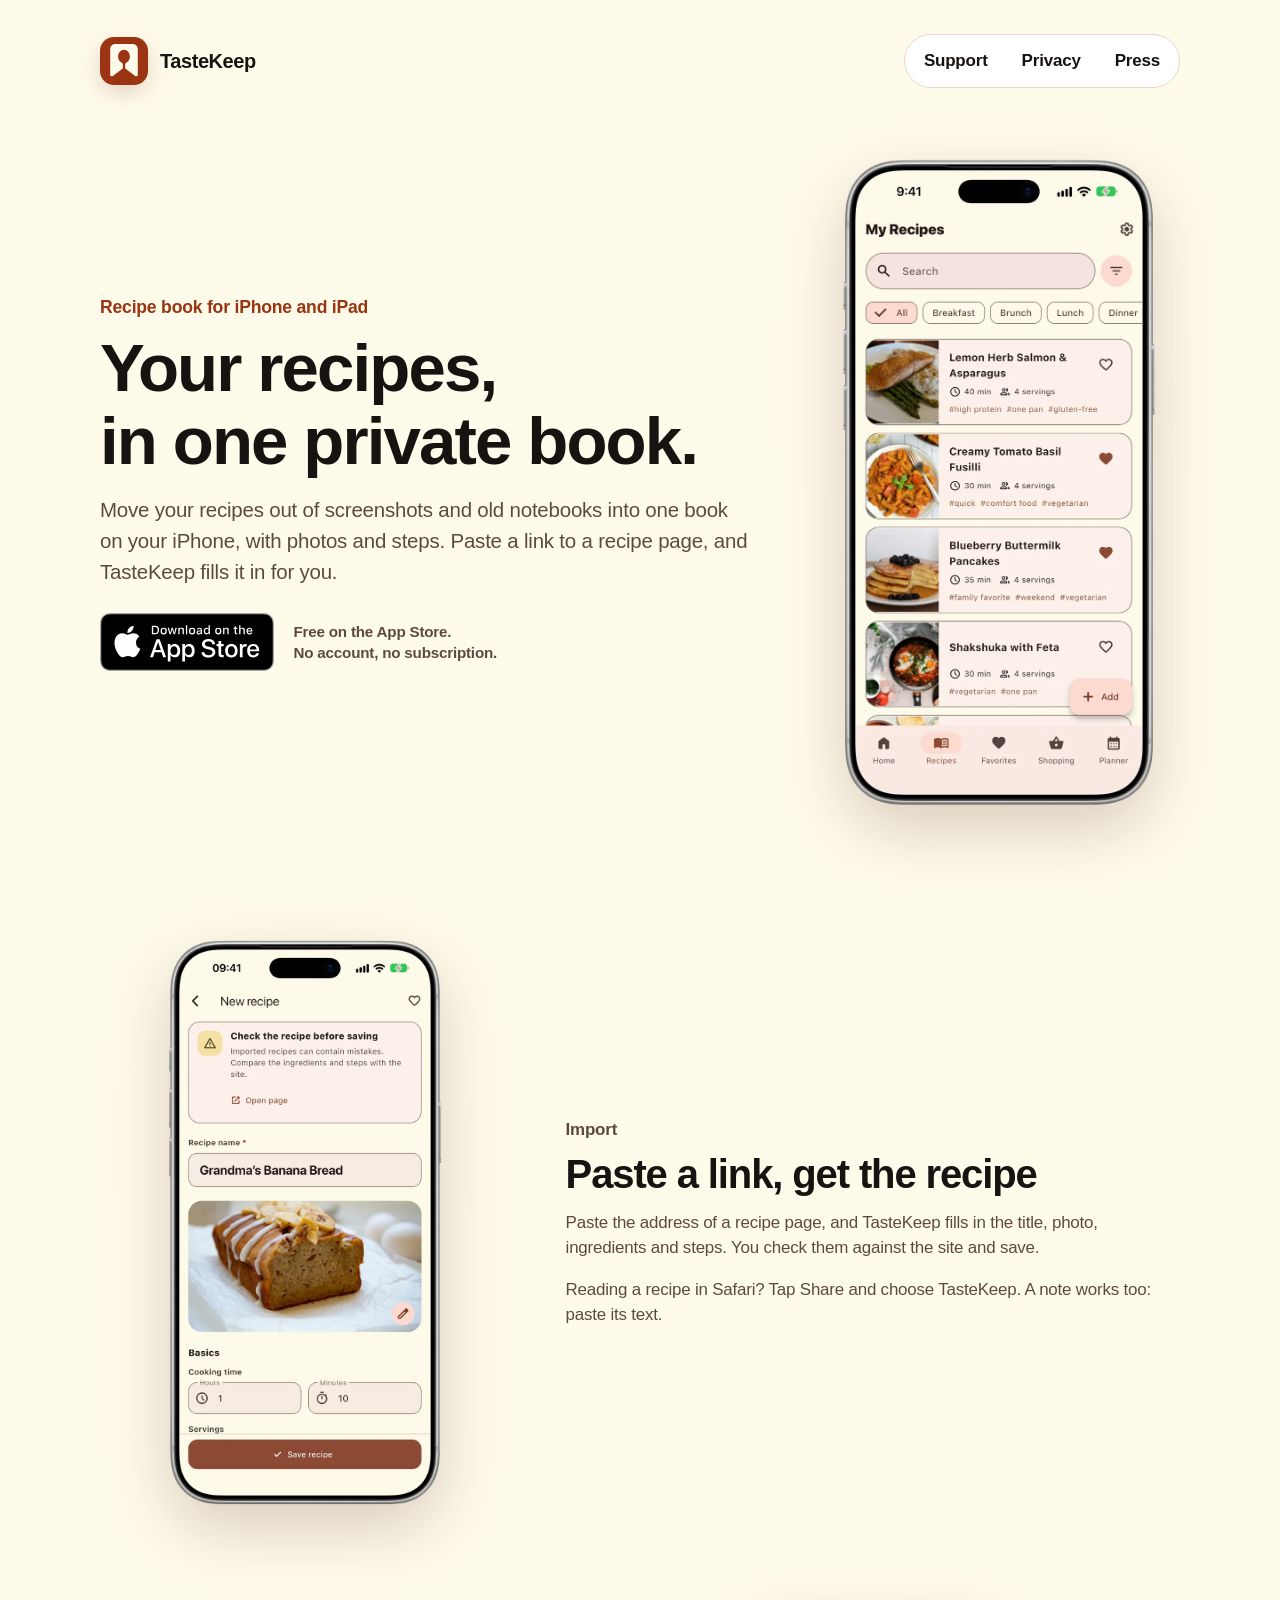
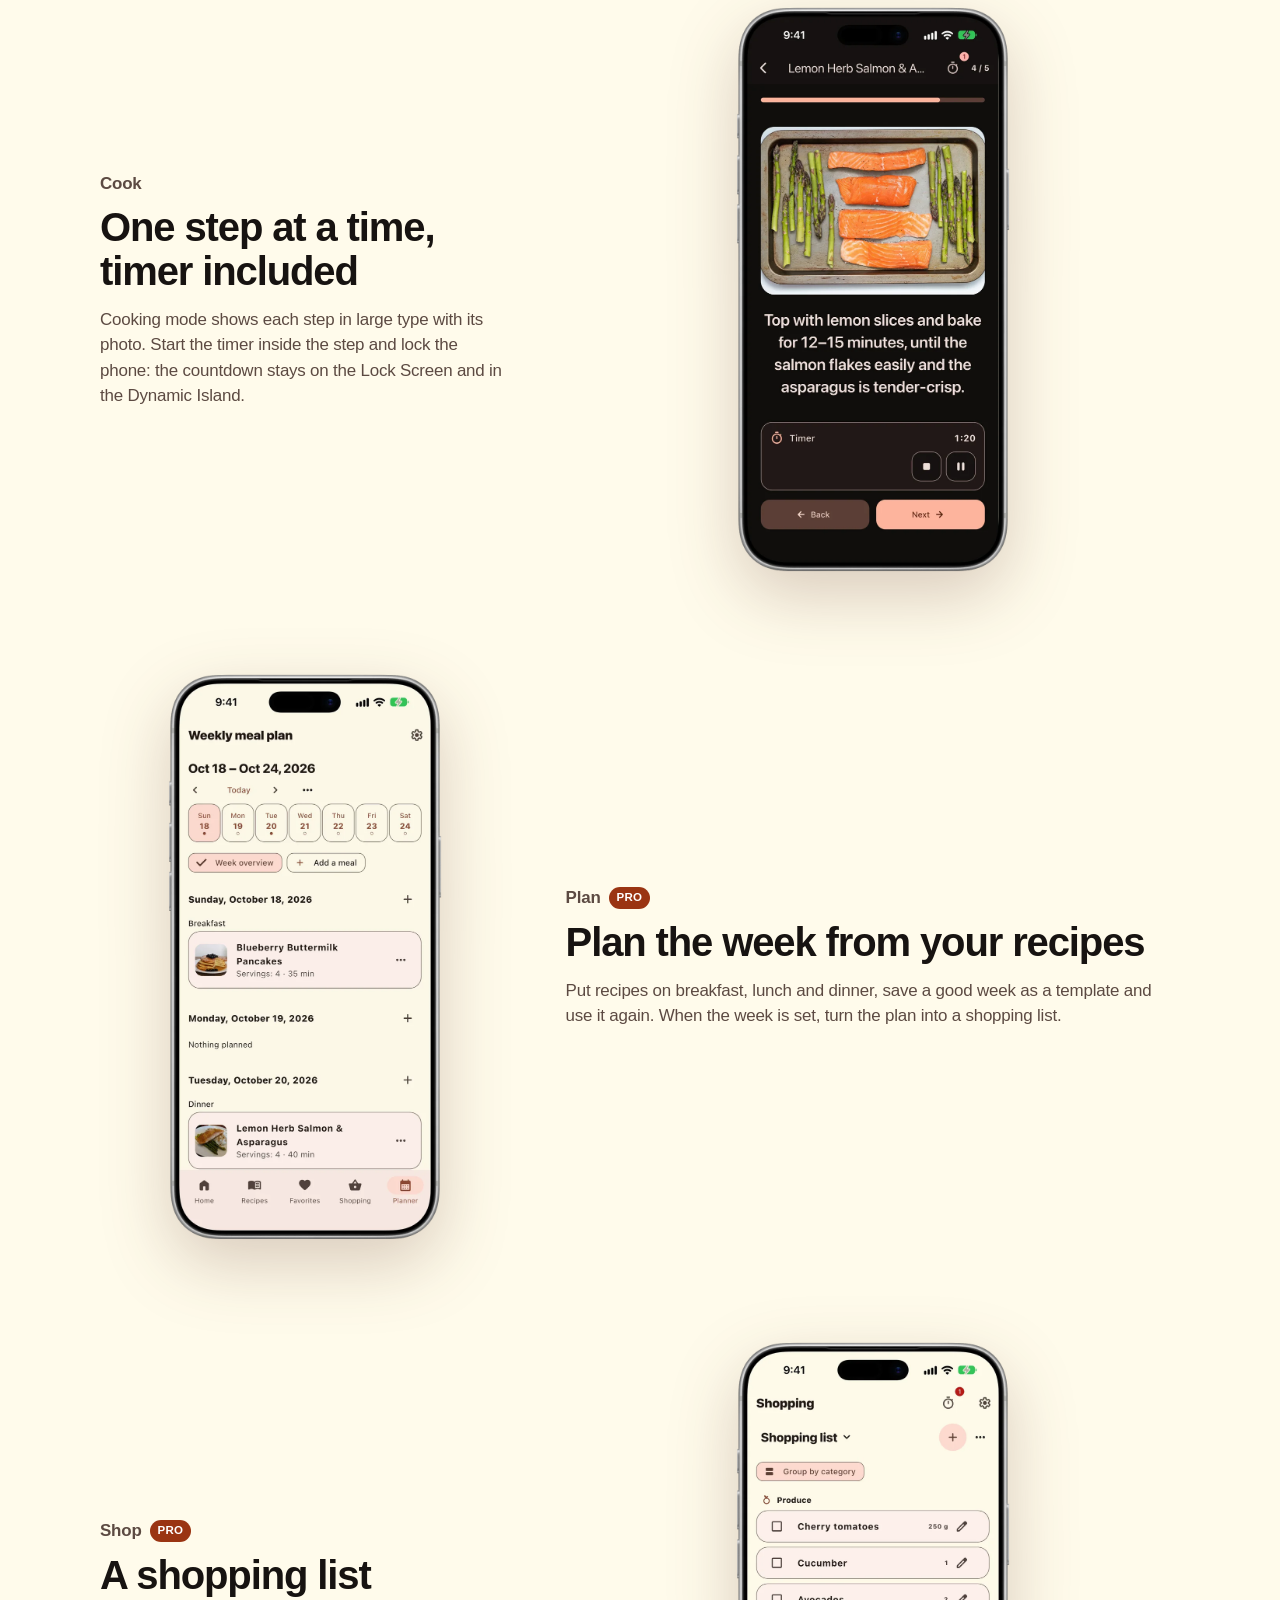
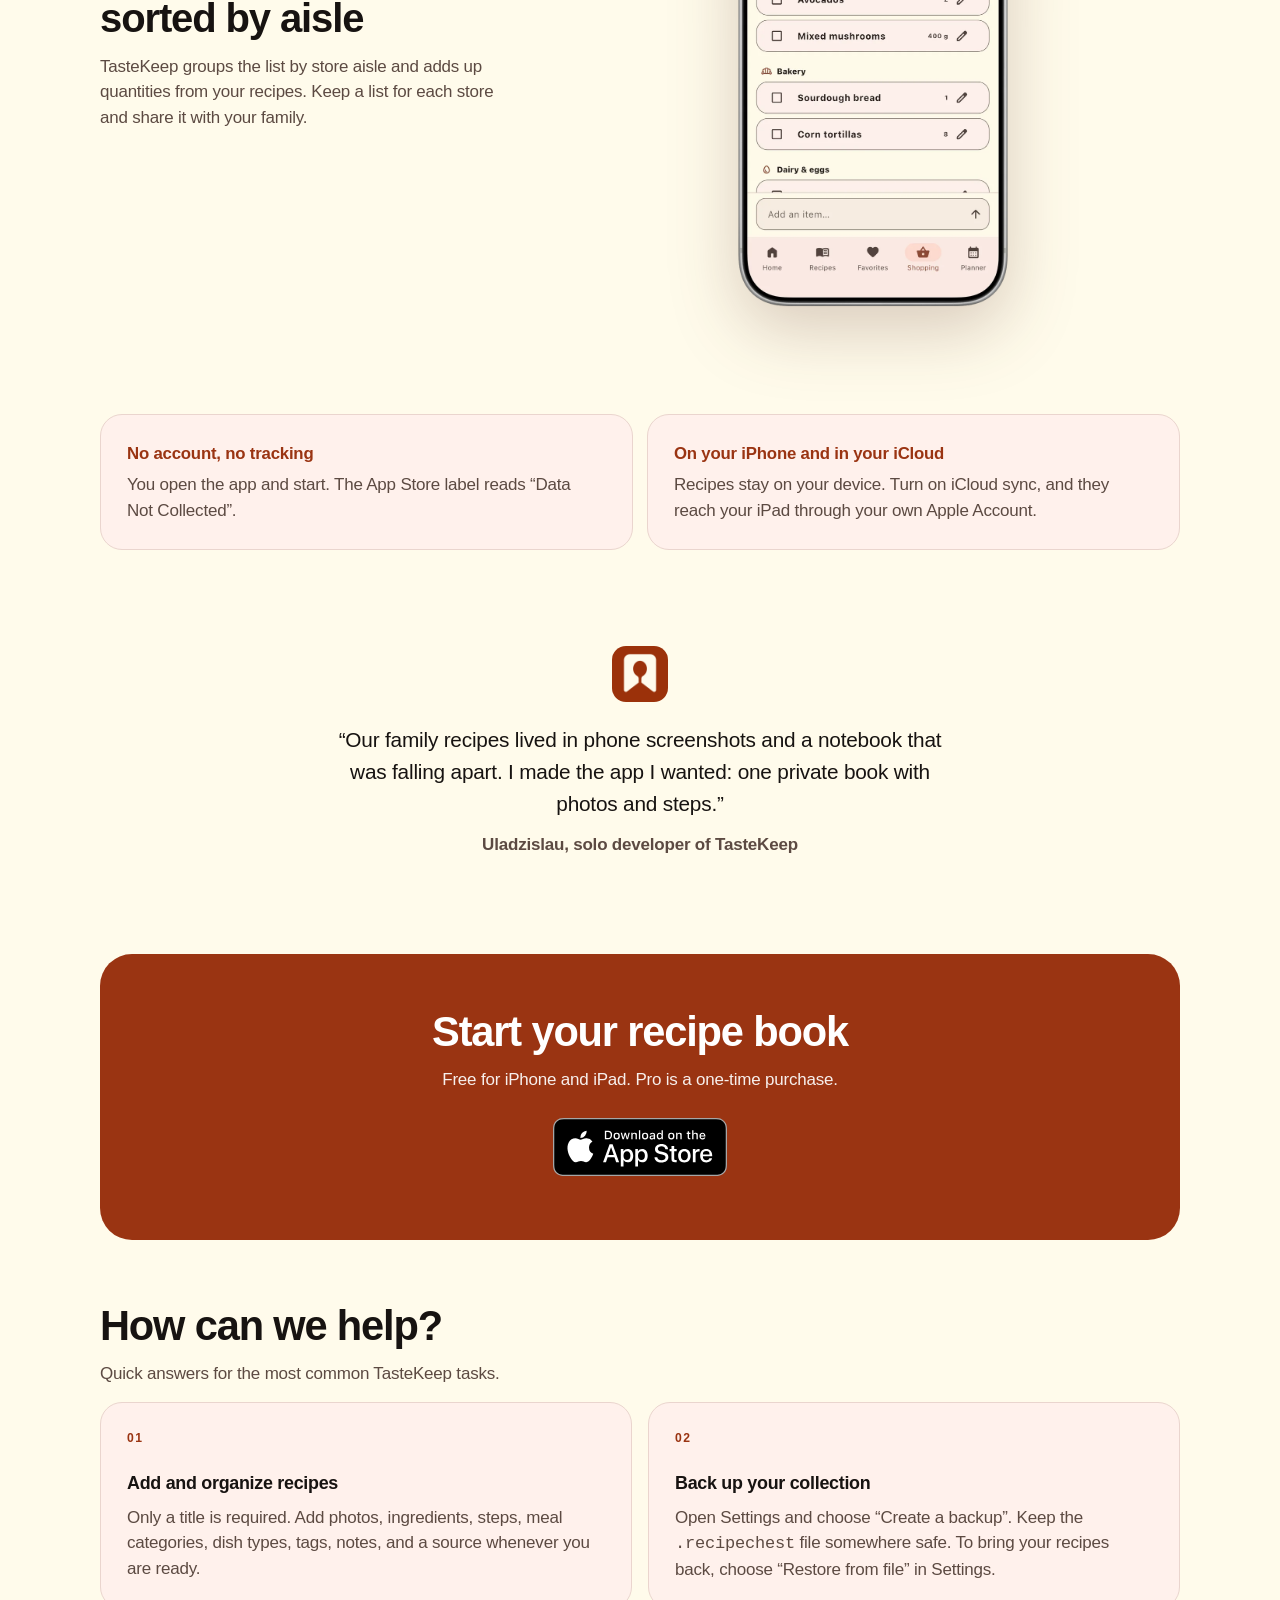
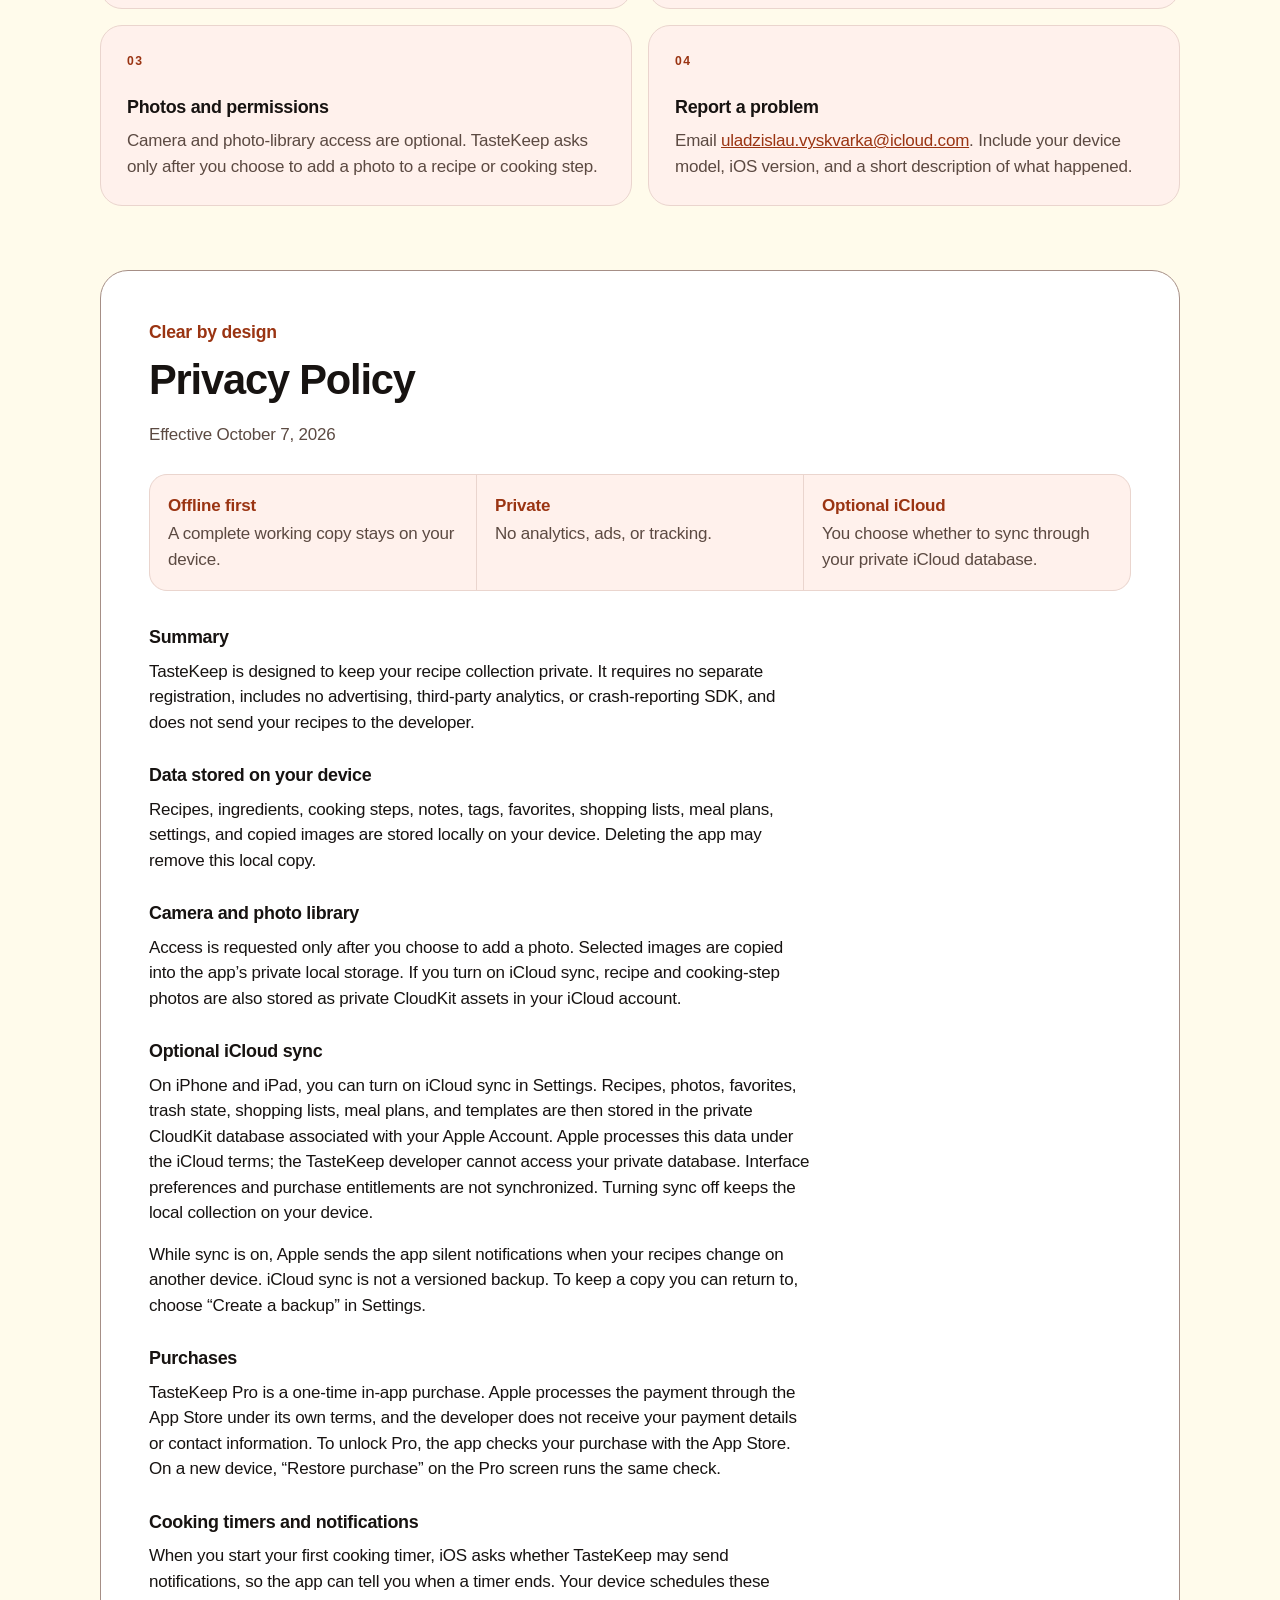
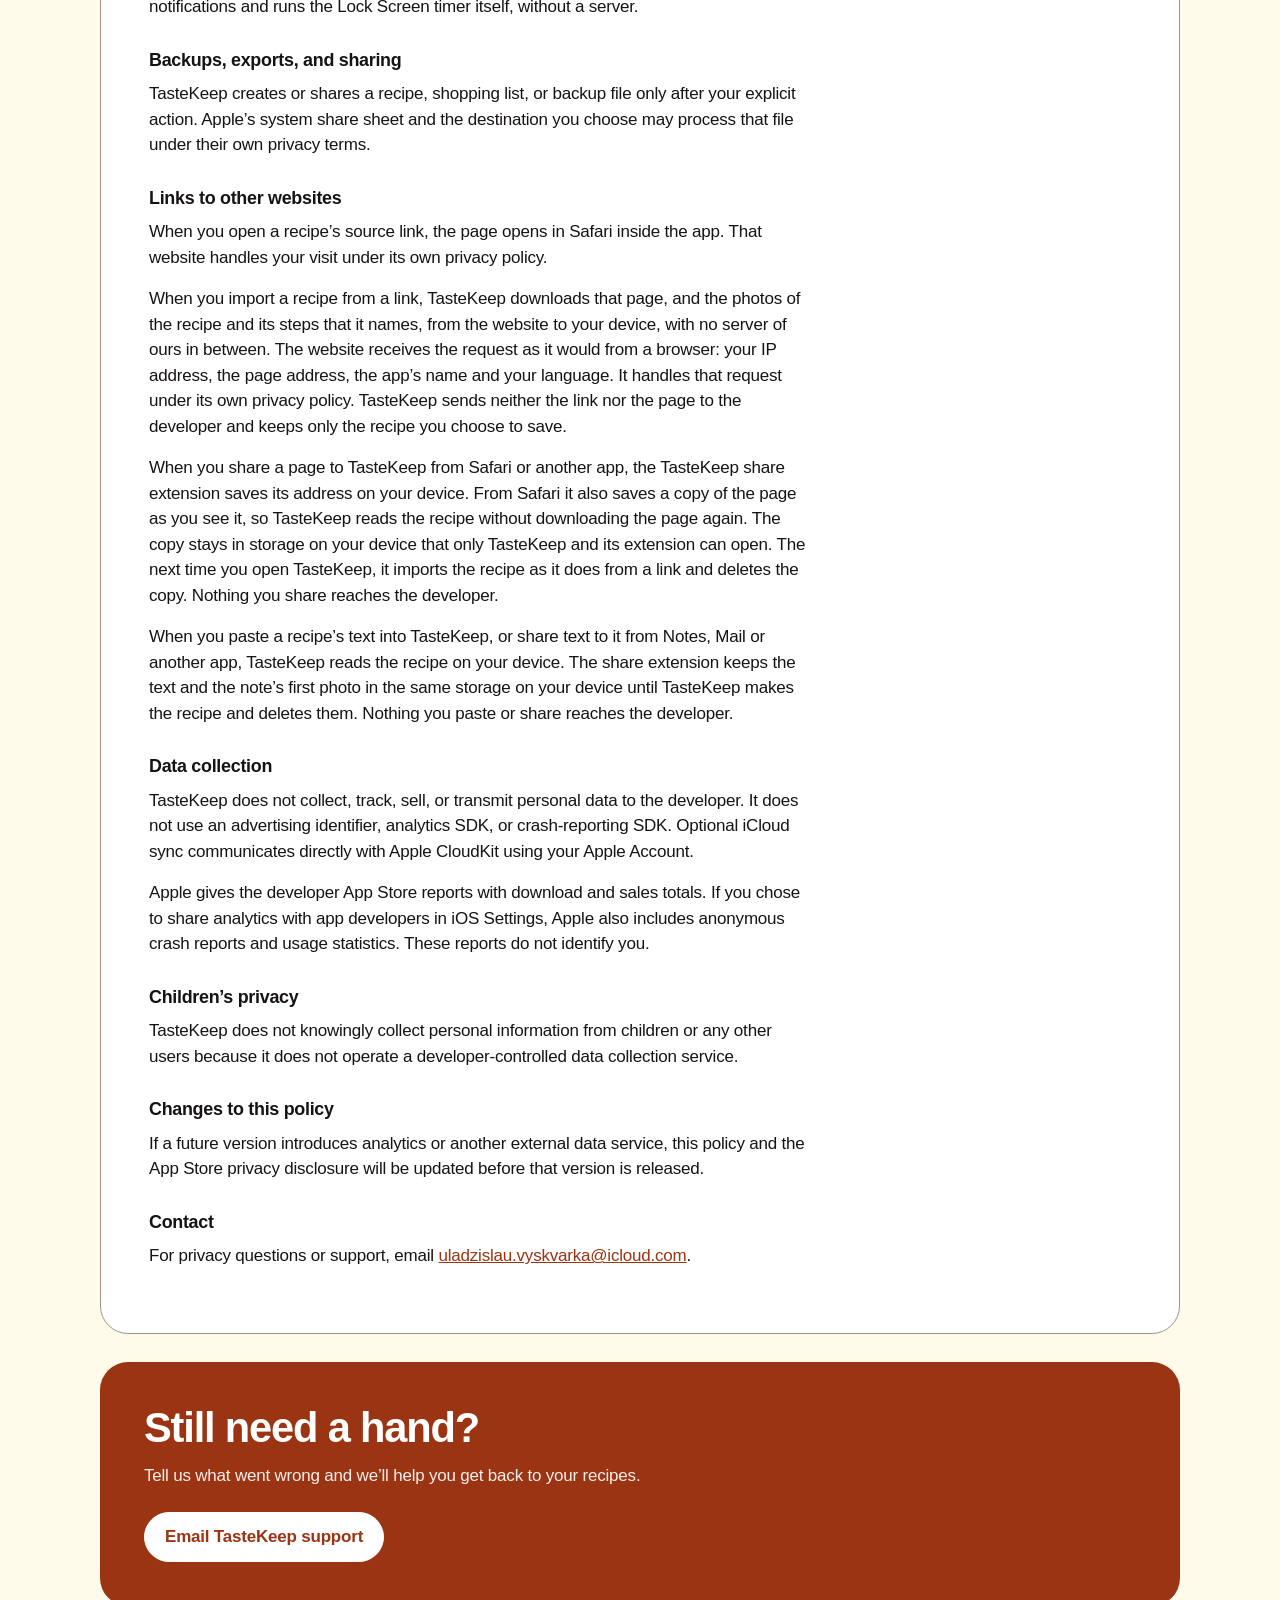
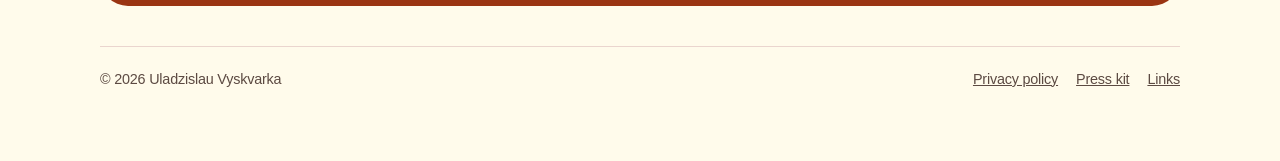
==== commit 201fc077: "Site: Apple-style type (SF Pro), founder note, link preview image, schema, canonical, Smart App Bann" ====
--- a/index.html
+++ b/index.html
@@ -8,6 +8,42 @@
   <meta name="theme-color" media="(prefers-color-scheme: dark)" content="#120d0b">
   <title>TasteKeep: Recipe Keeper for iPhone and iPad</title>
   <meta name="description" content="TasteKeep is a private recipe book for iPhone and iPad: paste a link to import a recipe and cook with a timer on the Lock Screen. Support and privacy policy.">
+  <link rel="canonical" href="https://queeselamor.github.io/tastekeep-support/">
+  <meta name="apple-itunes-app" content="app-id=6805066789">
+  <meta property="og:type" content="website">
+  <meta property="og:url" content="https://queeselamor.github.io/tastekeep-support/">
+  <meta property="og:title" content="TasteKeep: your recipes, in one private book">
+  <meta property="og:description" content="Recipe book for iPhone and iPad. Paste a link, and TasteKeep fills in the recipe. No account, no subscription.">
+  <meta property="og:image" content="https://queeselamor.github.io/tastekeep-support/assets/og-image.png">
+  <meta property="og:image:width" content="1200">
+  <meta property="og:image:height" content="630">
+  <meta property="og:image:alt" content="TasteKeep on iPhone: a recipe book with photos.">
+  <meta name="twitter:card" content="summary_large_image">
+  <script type="application/ld+json">
+  {
+    "@context": "https://schema.org",
+    "@graph": [
+      {
+        "@type": "WebSite",
+        "name": "TasteKeep",
+        "url": "https://queeselamor.github.io/tastekeep-support/"
+      },
+      {
+        "@type": "MobileApplication",
+        "name": "TasteKeep: Recipe Keeper",
+        "operatingSystem": "iOS, iPadOS",
+        "applicationCategory": "LifestyleApplication",
+        "description": "A private recipe book for iPhone and iPad: import a recipe from a link or a note, cook step by step with Lock Screen timers, plan the week and shop with a list sorted by aisle.",
+        "url": "https://queeselamor.github.io/tastekeep-support/",
+        "installUrl": "https://apps.apple.com/app/id6805066789",
+        "image": "https://queeselamor.github.io/tastekeep-support/assets/tastekeep-icon-256.png",
+        "screenshot": "https://queeselamor.github.io/tastekeep-support/assets/screens/collection.webp",
+        "author": { "@type": "Person", "name": "Uladzislau Vyskvarka" },
+        "offers": { "@type": "Offer", "price": "0", "priceCurrency": "USD" }
+      }
+    ]
+  }
+  </script>
   <link rel="icon" href="assets/tastekeep-icon-256.png">
   <link rel="stylesheet" href="assets/site.css">
 </head>
@@ -38,14 +74,14 @@
       <div>
         <p class="eyebrow">Recipe book for iPhone and iPad</p>
         <h1 id="hero-title" class="home-title">Your recipes, <span class="tail">in&nbsp;one private&nbsp;book.</span></h1>
-        <p class="lead">Keep family recipes with photos and steps, or paste a link and TasteKeep fills one in for you. Cook with a timer on the Lock Screen and plan the week from your own book.</p>
+        <p class="lead">Move your recipes out of screenshots and old notebooks into one book on your iPhone, with photos and steps. Paste a link to a recipe page, and TasteKeep fills it in for you.</p>
         <div class="cta">
           <a class="store-badge" href="https://apps.apple.com/app/apple-store/id6805066789?pt=129091971&amp;ct=site&amp;mt=8"><img src="assets/app-store-badge.svg" width="174" height="58" alt="Download on the App Store"></a>
           <p class="cta-note">Free on the App Store.<br>No account, no subscription.</p>
         </div>
       </div>
       <div class="phone">
-        <img src="assets/screens/collection.webp" width="720" height="1469" alt="TasteKeep on iPhone: My Recipes with search, meal filters and recipe cards with photos.">
+        <img src="assets/screens/collection.webp" width="720" height="1469" fetchpriority="high" alt="TasteKeep on iPhone: My Recipes with search, meal filters and recipe cards with photos.">
       </div>
     </section>
 
@@ -92,6 +128,14 @@
       <div class="card"><strong>No account, no tracking</strong><p>You open the app and start. The App Store label reads “Data Not Collected”.</p></div>
       <div class="card"><strong>On your iPhone and in your iCloud</strong><p>Recipes stay on your device. Turn on iCloud sync, and they reach your iPad through your own Apple Account.</p></div>
     </section>
+
+    <figure class="founder">
+      <img src="assets/tastekeep-icon-256.png" width="56" height="56" alt="">
+      <blockquote>
+        <p>“Our family recipes lived in phone screenshots and a notebook that was falling apart. I made the app I wanted: one private book with photos and steps.”</p>
+      </blockquote>
+      <figcaption>Uladzislau, solo developer of TasteKeep</figcaption>
+    </figure>
 
     <section class="band" aria-labelledby="band-title">
       <h2 id="band-title">Start your recipe book</h2>
--- a/assets/site.css
+++ b/assets/site.css
@@ -3,8 +3,8 @@
   --surface: #fff1ec;
   --surface-raised: #ffffff;
   --surface-accent: #ffd8cf;
-  --text: #241915;
-  --muted: #62514b;
+  --text: #171311;
+  --muted: #5c4a42;
   --line: #a68f86;
   --line-soft: #ead5ce;
   --accent: #9a3412;
@@ -45,12 +45,12 @@
   min-width: 320px;
   margin: 0;
   color: var(--text);
-  background:
-    radial-gradient(circle at 8% -4%, var(--surface-accent) 0, transparent 28rem),
-    var(--page);
-  font-family: ui-rounded, "SF Pro Rounded", "SF Pro Display", -apple-system, BlinkMacSystemFont, "Segoe UI", sans-serif;
-  font-size: 1rem;
-  line-height: 1.6;
+  background: var(--page);
+  /* Apple's system face: SF Pro on iPhone, iPad and Mac, the platform face elsewhere. No web fonts, no third-party requests. */
+  font-family: -apple-system, BlinkMacSystemFont, "SF Pro Text", "SF Pro Display", "Helvetica Neue", "Segoe UI", Roboto, sans-serif;
+  font-size: 1.0625rem;
+  line-height: 1.5;
+  letter-spacing: -0.012em;
   -webkit-font-smoothing: antialiased;
 }
 
@@ -114,7 +114,7 @@
 .mark-bookmark { fill: var(--page); }
 .mark-spoon { fill: var(--accent); }
 
-.brand { display: block; font-size: 1.25rem; font-weight: 850; letter-spacing: -0.025em; }
+.brand { display: block; font-size: 1.25rem; font-weight: 700; letter-spacing: -0.022em; }
 .brand-note { display: block; color: var(--muted); font-size: 0.875rem; line-height: 1.3; }
 
 .site-nav {
@@ -152,34 +152,24 @@
   box-shadow: var(--shadow);
 }
 
-.hero::after {
-  content: "";
-  position: absolute;
-  z-index: -1;
-  width: 230px;
-  height: 230px;
-  right: -92px;
-  bottom: -112px;
-  border: 54px solid var(--surface-accent);
-  border-radius: 50%;
-  opacity: 0.78;
-}
-
 .eyebrow {
-  margin: 0 0 14px;
+  margin: 0 0 12px;
   color: var(--accent);
-  font-size: 0.78rem;
-  font-weight: 850;
-  letter-spacing: 0.13em;
-  text-transform: uppercase;
+  font-size: 1.1rem;
+  font-weight: 600;
+  letter-spacing: -0.012em;
 }
 
 h1, h2, h3 {
   color: var(--text);
-  line-height: 1.12;
-  letter-spacing: -0.035em;
+  font-family: -apple-system, BlinkMacSystemFont, "SF Pro Display", "Helvetica Neue", "Segoe UI", Roboto, sans-serif;
+  font-weight: 700;
+  line-height: 1.08;
+  letter-spacing: -0.028em;
   text-wrap: balance;
 }
+
+h3 { letter-spacing: -0.016em; line-height: 1.2; }
 
 h1 {
   max-width: 12ch;
@@ -209,7 +199,7 @@
   border-radius: 999px;
   color: var(--accent);
   background: transparent;
-  font-weight: 800;
+  font-weight: 600;
   text-decoration: none;
   transition: color 180ms ease, background-color 180ms ease, transform 180ms ease;
 }
@@ -265,7 +255,7 @@
   margin-bottom: 26px;
   color: var(--accent);
   font-size: 0.76rem;
-  font-weight: 850;
+  font-weight: 600;
   letter-spacing: 0.12em;
 }
 
@@ -398,7 +388,7 @@
 }
 
 .facts div { padding: 16px 18px; background: var(--surface); }
-.facts dt { margin: 0 0 2px; color: var(--accent); font-weight: 800; }
+.facts dt { margin: 0 0 2px; color: var(--accent); font-weight: 600; }
 .facts dd { margin: 0; color: var(--text); overflow-wrap: anywhere; }
 /* A 44 px tap height without moving the text. */
 .facts dd a { display: inline-block; padding-block: 12px; margin-block: -12px; }
@@ -477,7 +467,7 @@
   margin: 36px 0 12px;
   color: var(--muted);
   font-size: 0.82rem;
-  font-weight: 850;
+  font-weight: 600;
   letter-spacing: 0.12em;
   text-transform: uppercase;
 }
@@ -541,18 +531,9 @@
 
 .phone {
   position: relative;
+  isolation: isolate;
   width: min(72%, 300px);
   margin: 0 auto;
-}
-
-.phone::before {
-  content: "";
-  position: absolute;
-  z-index: -1;
-  inset: 8% -22% 6%;
-  border-radius: 50%;
-  background: radial-gradient(closest-side, var(--surface-accent), transparent);
-  opacity: 0.9;
 }
 
 .phone img,
@@ -571,12 +552,11 @@
   display: inline-flex;
   align-items: center;
   gap: 8px;
-  margin: 0 0 12px;
+  margin: 0 0 10px;
   color: var(--accent);
-  font-size: 0.8rem;
-  font-weight: 850;
-  letter-spacing: 0.12em;
-  text-transform: uppercase;
+  font-size: 1.1rem;
+  font-weight: 600;
+  letter-spacing: -0.012em;
 }
 
 .pro {
@@ -584,8 +564,10 @@
   border-radius: 999px;
   color: var(--accent-text);
   background: var(--accent);
-  font-size: 0.7rem;
-  letter-spacing: 0.08em;
+  font-size: 0.72rem;
+  font-weight: 600;
+  letter-spacing: 0.02em;
+  text-transform: uppercase;
 }
 
 /* Home: one feature per row, screen and text side by side from 760 px, alternating. */
@@ -646,7 +628,7 @@
   color: var(--accent-text);
   background: var(--accent);
   font-size: 0.85rem;
-  font-weight: 850;
+  font-weight: 600;
 }
 
 .aside-note { margin: 22px auto 0; color: var(--muted); text-align: center; }
@@ -672,6 +654,23 @@
 .band h2 { margin: 0 0 12px; color: inherit; }
 .band p { margin: 0 auto 26px; color: inherit; opacity: 0.92; }
 .band .store-badge img { height: 58px; }
+
+.founder {
+  max-width: 40rem;
+  margin: clamp(56px, 10vw, 96px) auto 0;
+  text-align: center;
+}
+
+.founder img {
+  width: 56px;
+  height: 56px;
+  margin-bottom: 14px;
+  border-radius: 14px;
+}
+
+.founder blockquote { margin: 0; }
+.founder blockquote p { margin: 0 auto 12px; font-size: clamp(1.1rem, 2.6vw, 1.3rem); line-height: 1.55; }
+.founder figcaption { color: var(--muted); font-weight: 600; }
 
 .go-header { margin-bottom: 8px; }
 .go-icon { width: 44px; height: 44px; border-radius: 10px; }
@@ -690,8 +689,9 @@
 }
 
 .site-footer p { margin: 0; }
-.site-footer nav { display: flex; flex-wrap: wrap; gap: 6px 18px; }
-.site-footer a { color: var(--muted); }
+.site-footer nav { display: flex; flex-wrap: wrap; gap: 0 18px; }
+/* A 44 px tap height without moving the text. */
+.site-footer a { display: inline-block; padding-block: 12px; margin-block: -12px; color: var(--muted); }
 .site-footer a:hover { color: var(--accent); }
 
 @media (min-width: 560px) {
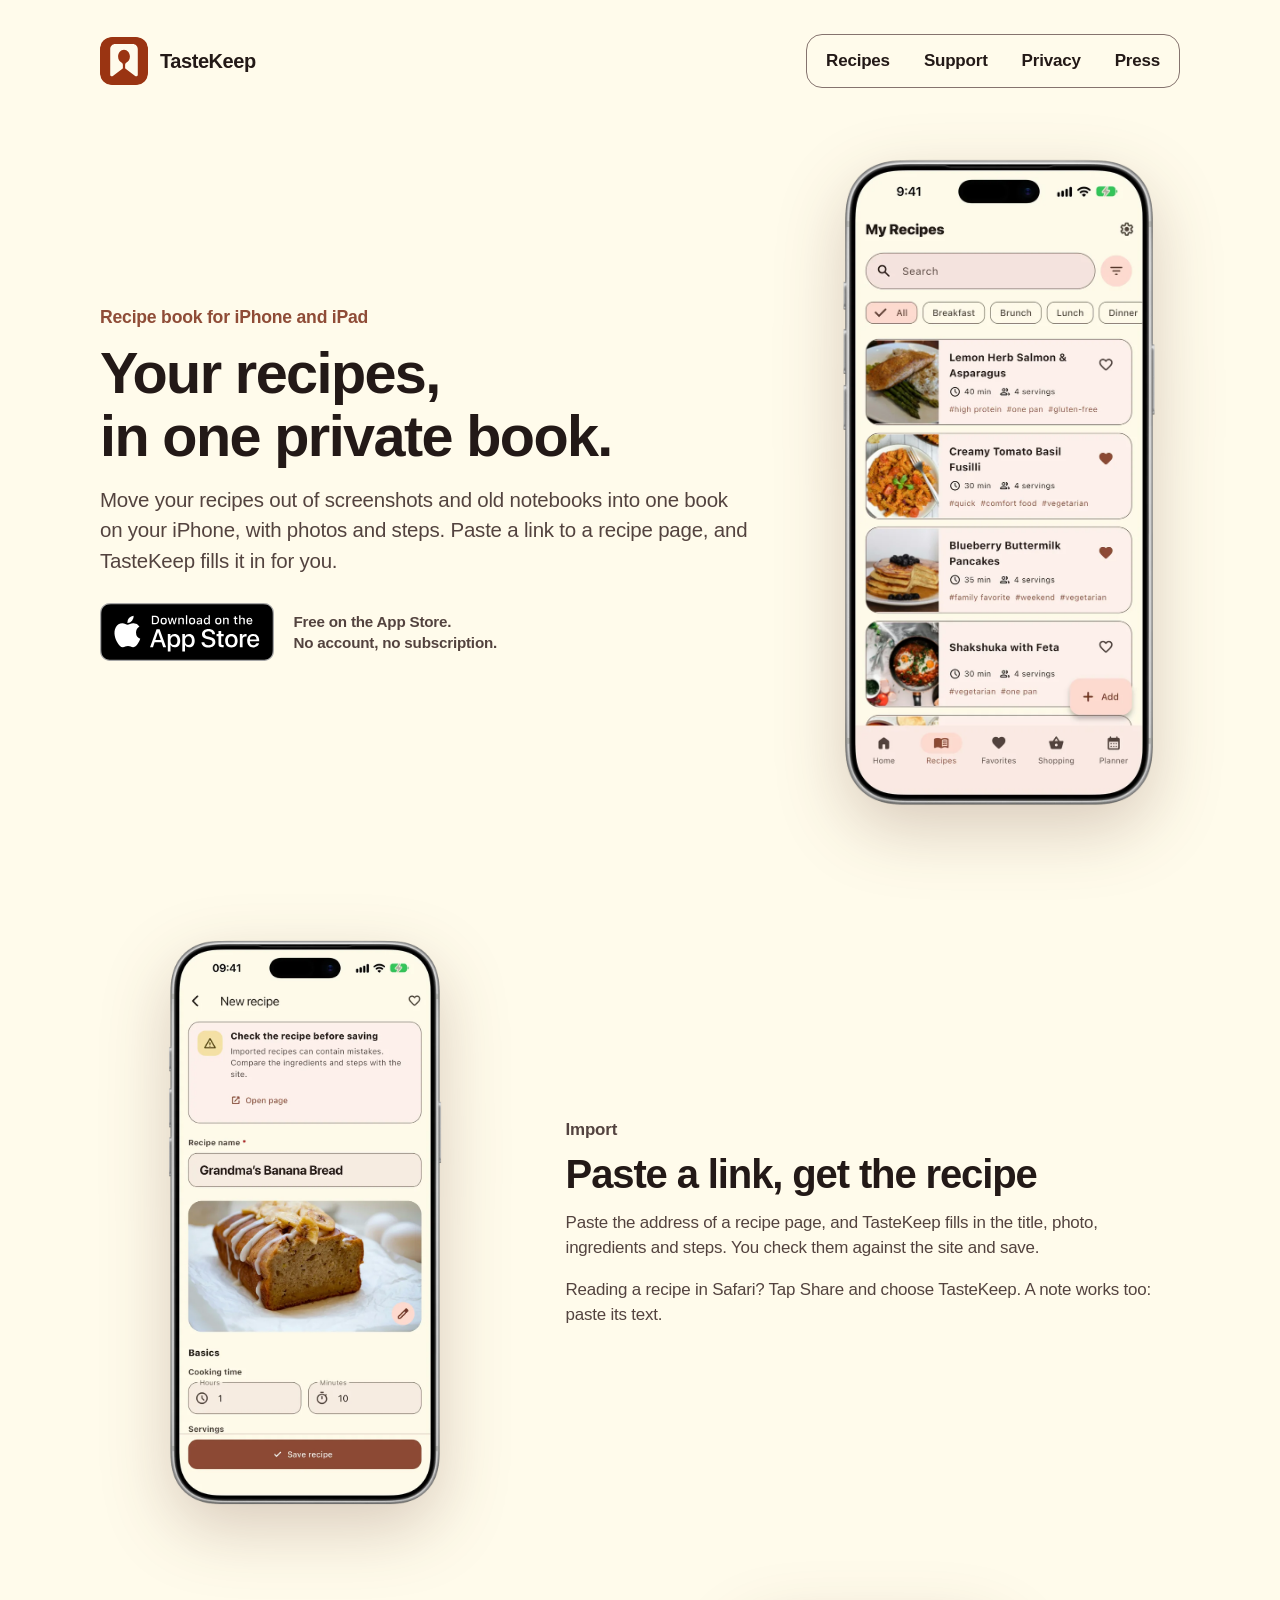
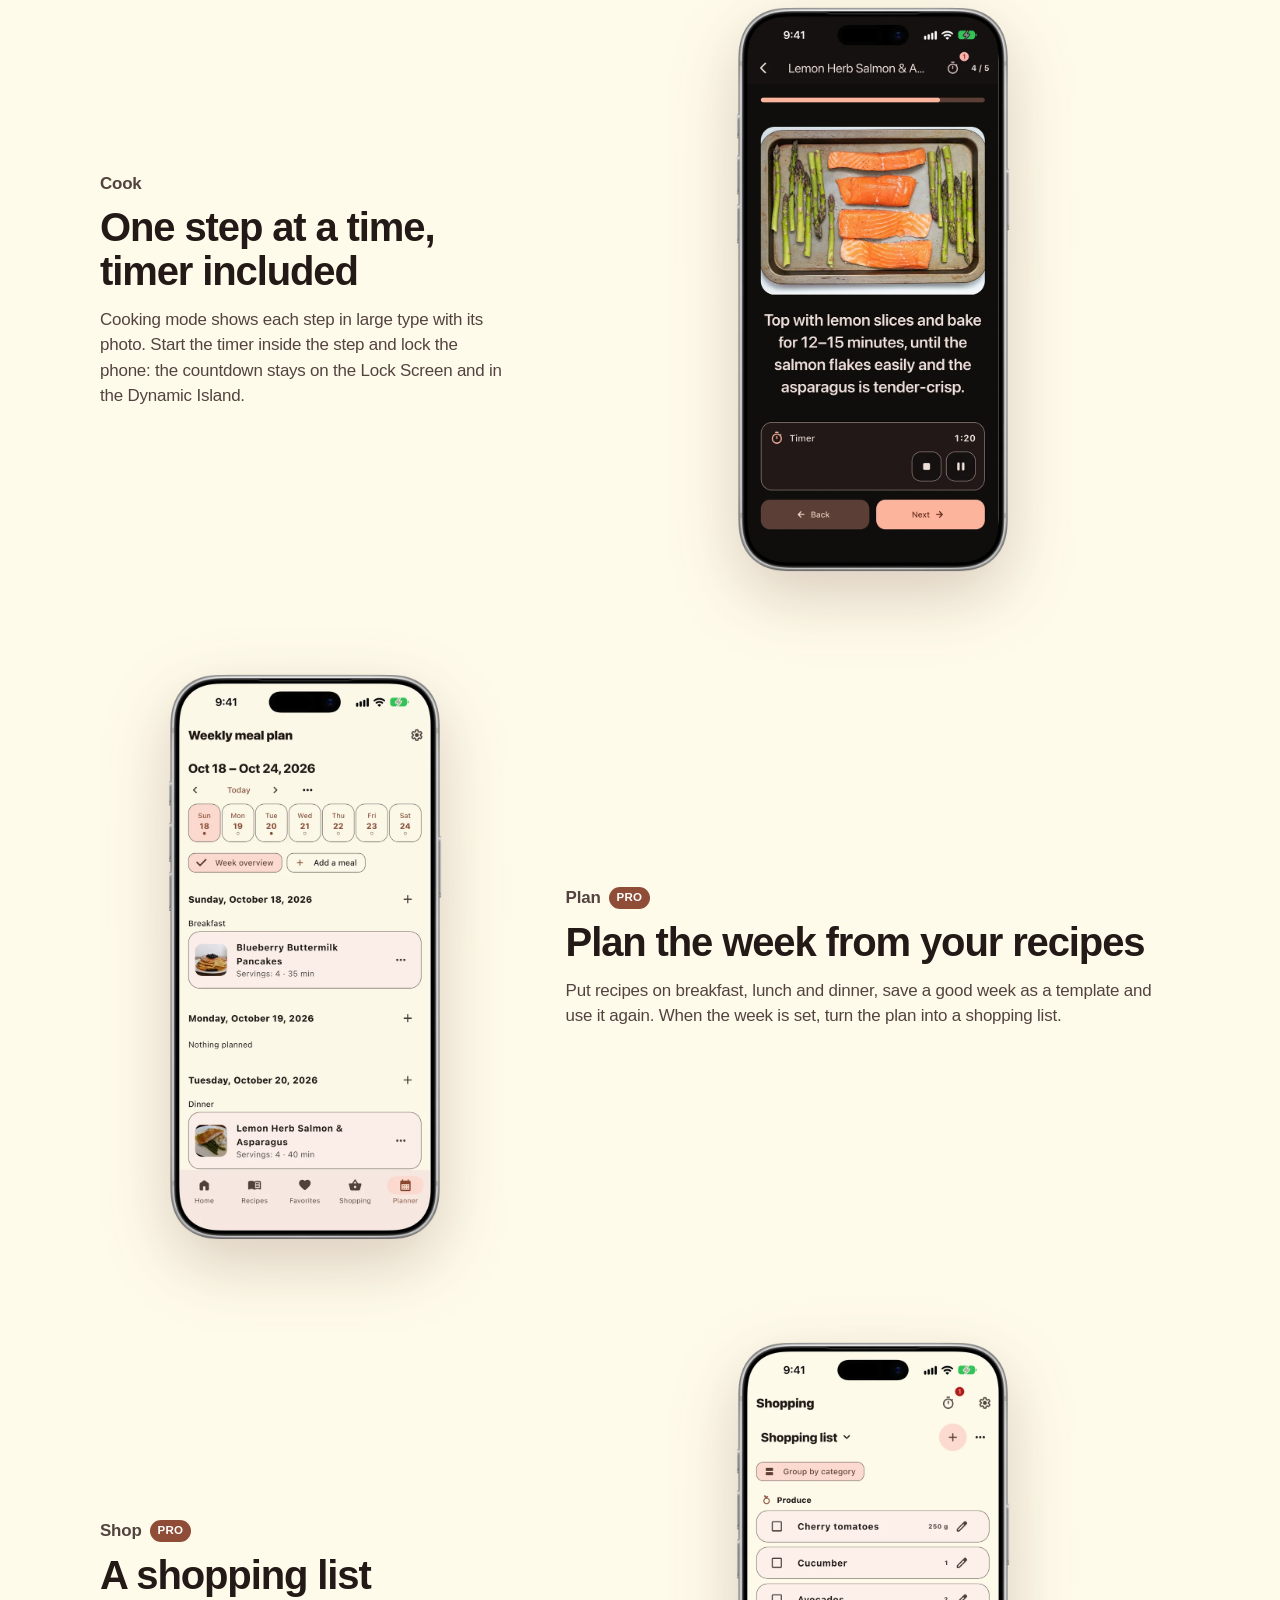
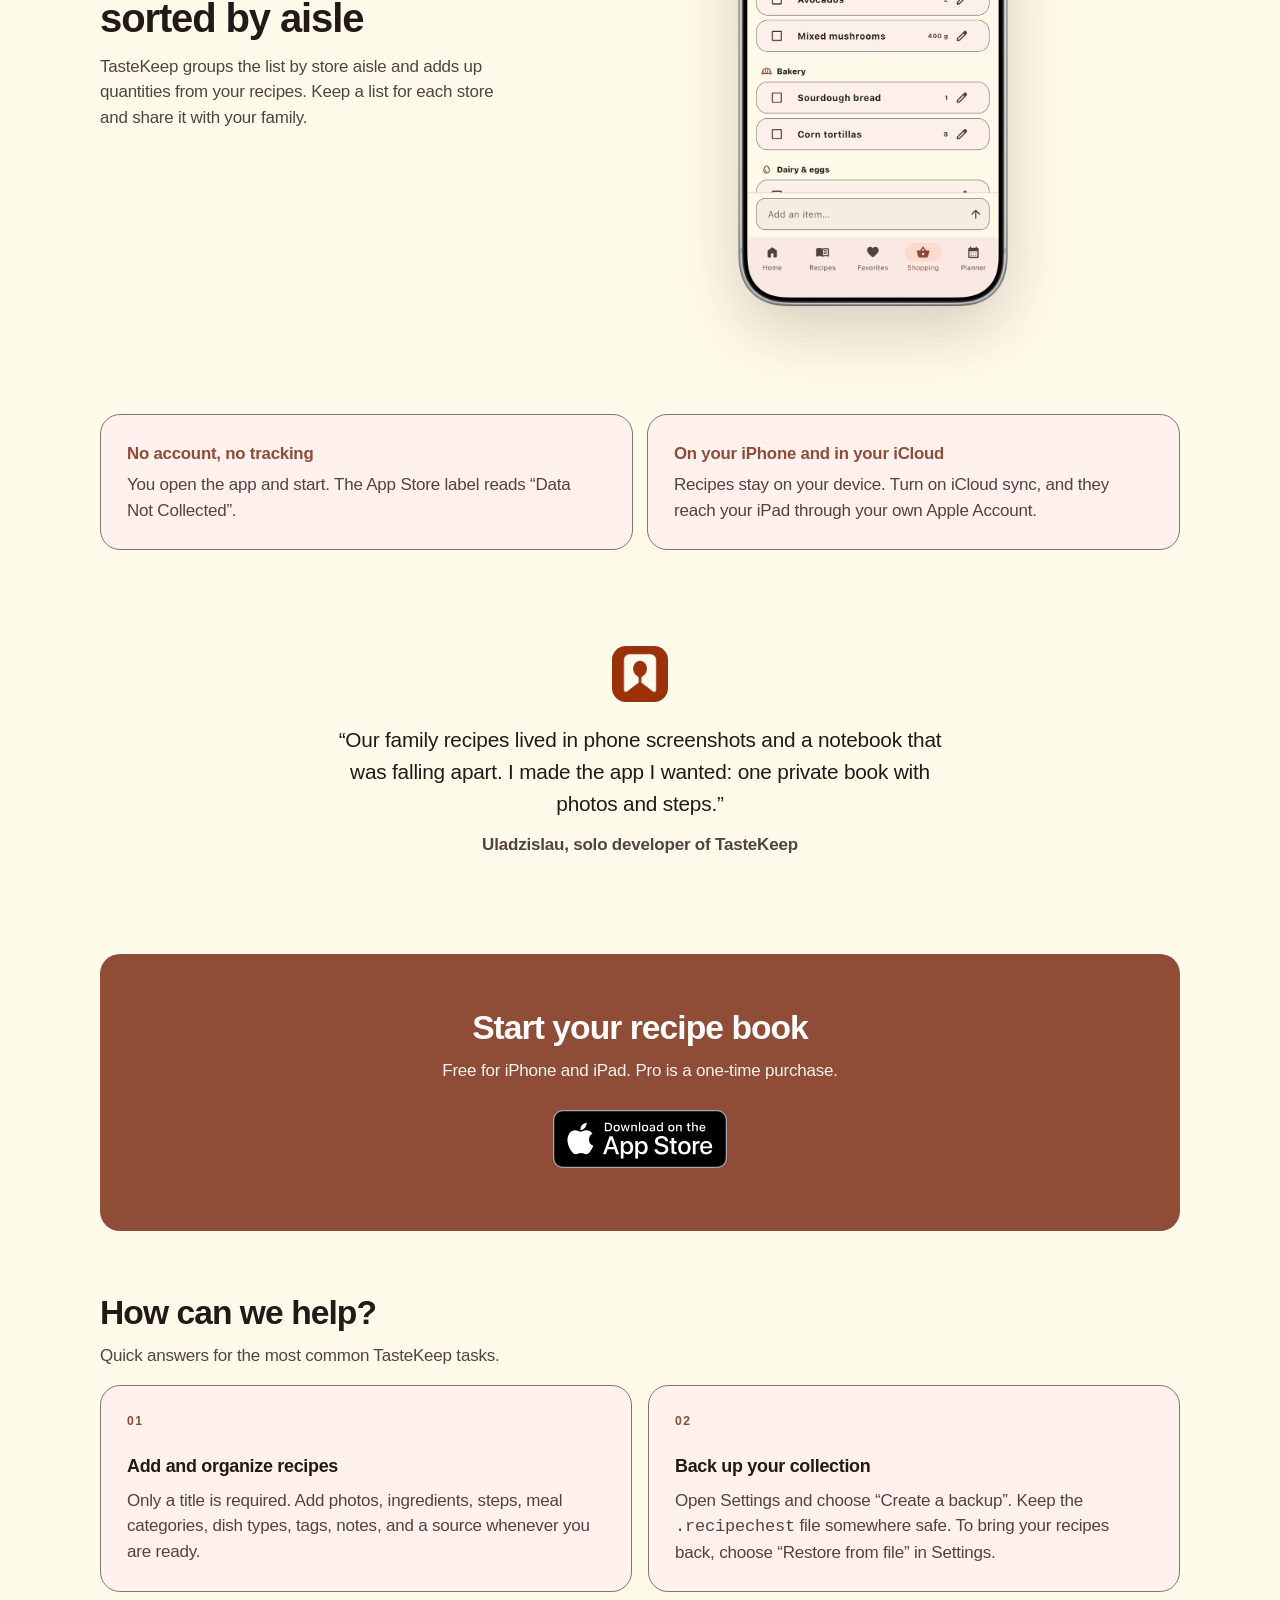
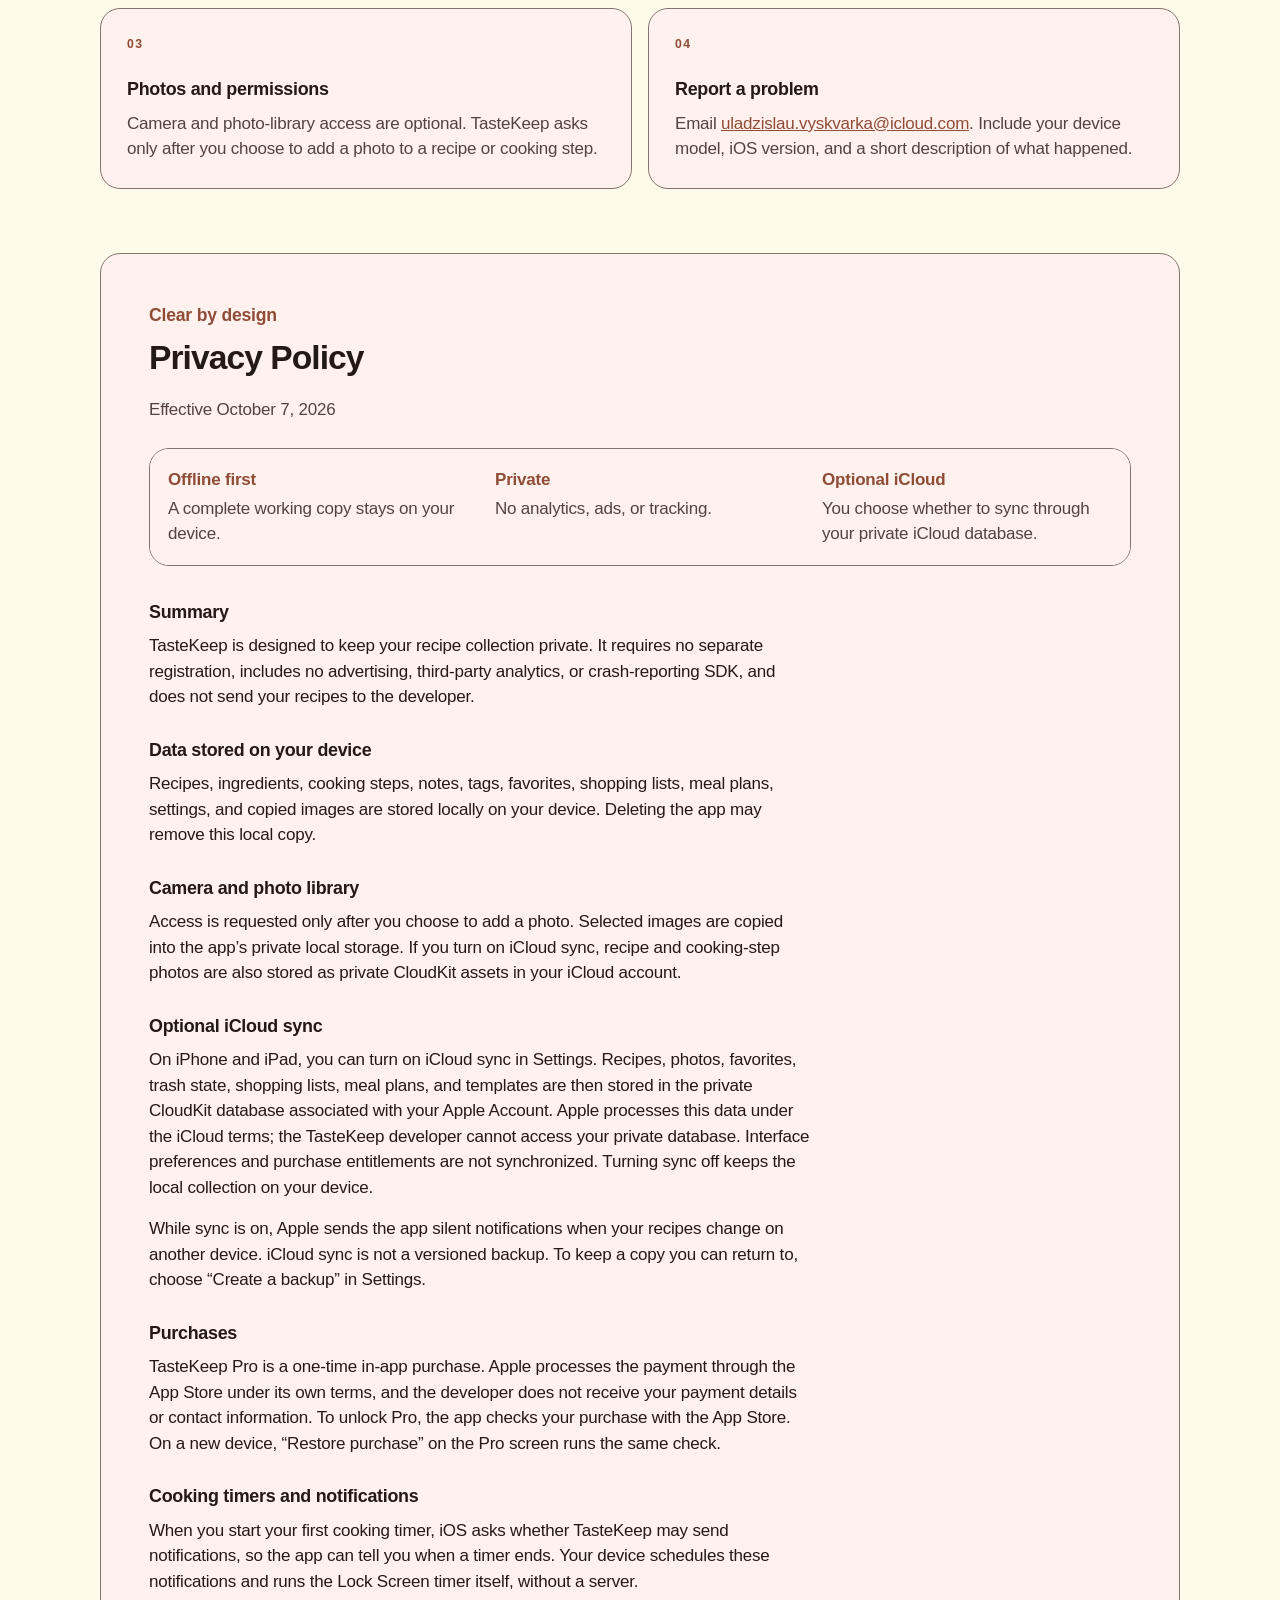
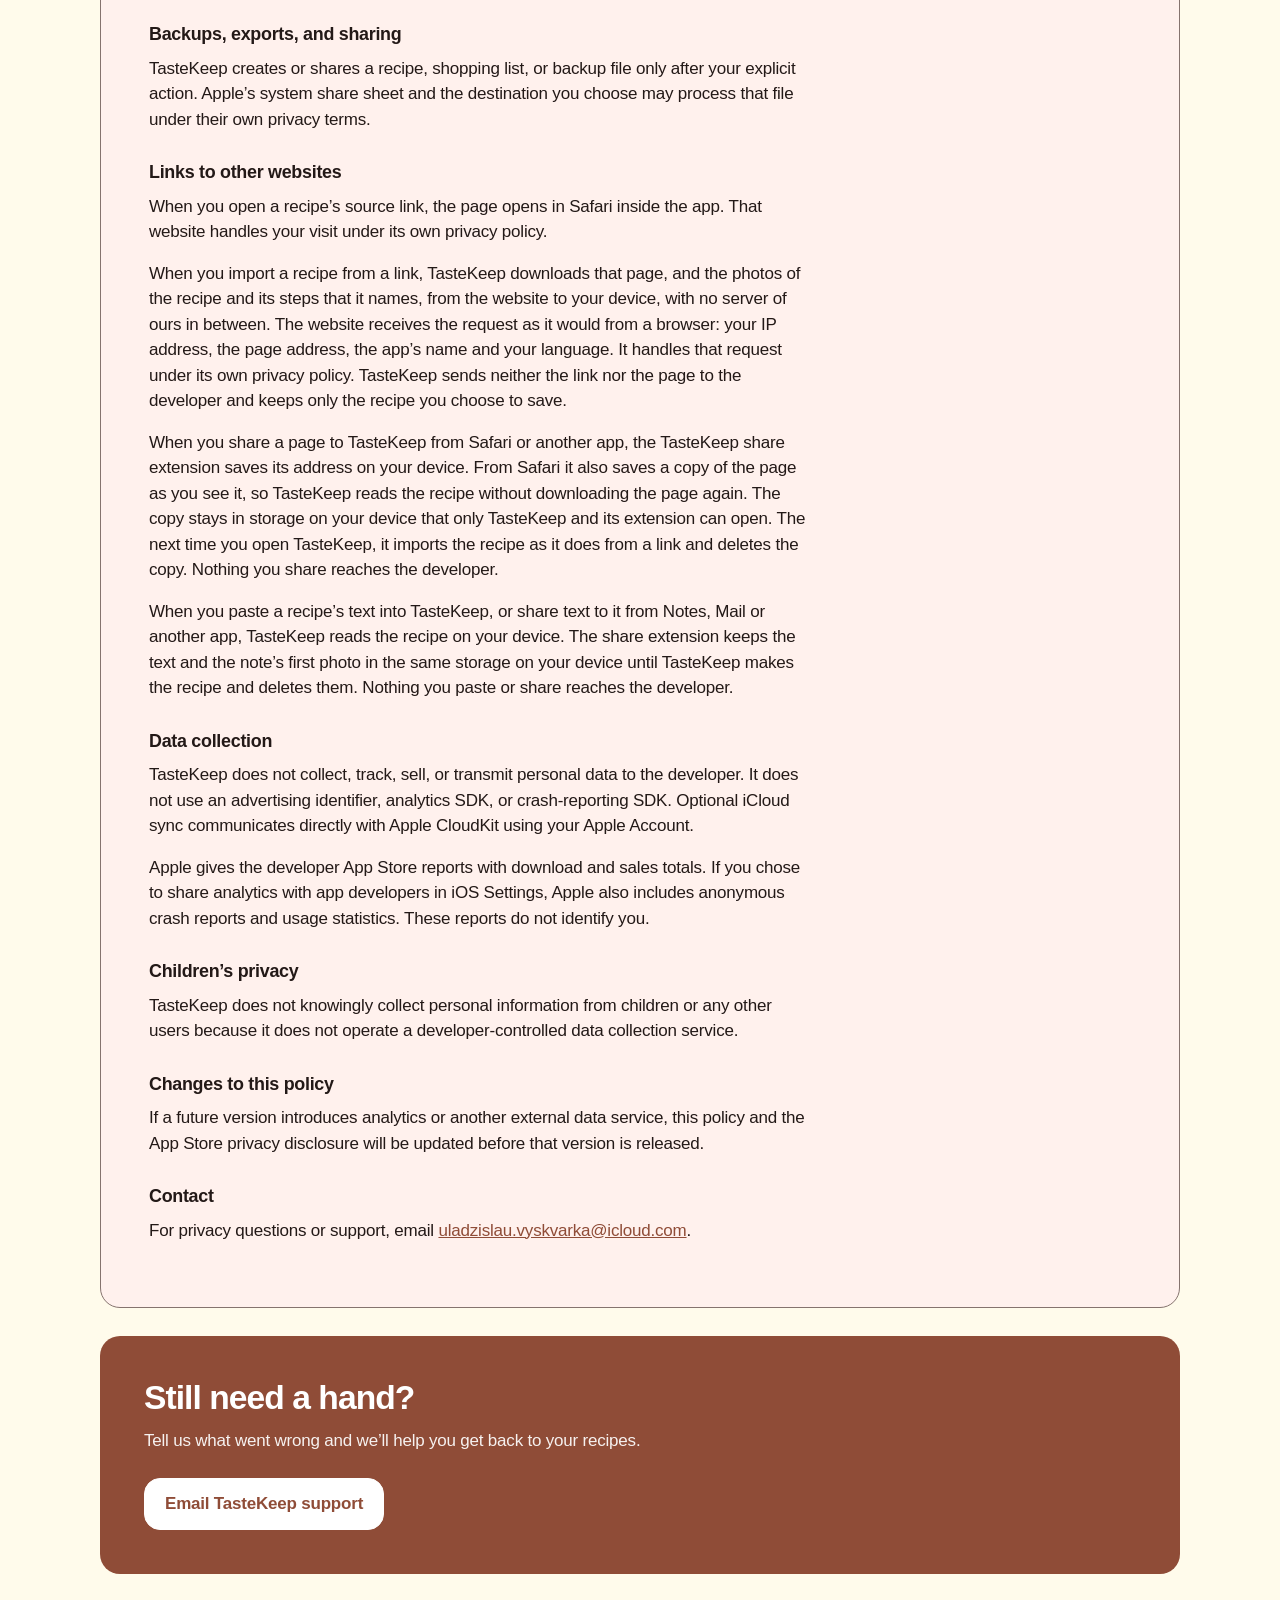
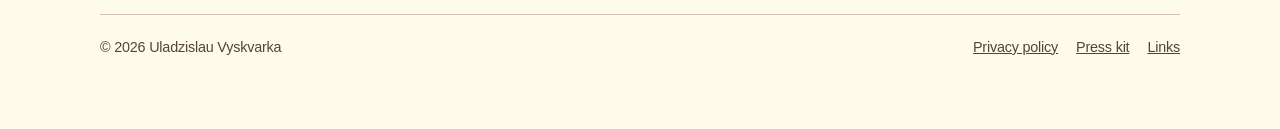
==== commit 544809f7: "Header: the same four tabs on every page (Recipes, Support, Privacy, Press), current one marked, ful" ====
--- a/index.html
+++ b/index.html
@@ -64,6 +64,7 @@
       </a>
 
       <nav class="site-nav" aria-label="Site">
+        <a href="recipes/">Recipes</a>
         <a href="#support">Support</a>
         <a href="#privacy">Privacy</a>
         <a href="press/">Press</a>
--- a/assets/site.css
+++ b/assets/site.css
@@ -1,36 +1,44 @@
+/* Colours of the app: Material 3 tonal spot from the app's seed #9A3412 (lib/app.dart, tasteKeepTheme),
+   scaffold #FFFBEB / #120F0D. Cards are surfaceContainerLow with the outline, as in the app. */
 :root {
   --page: #fffbeb;
-  --surface: #fff1ec;
-  --surface-raised: #ffffff;
-  --surface-accent: #ffd8cf;
-  --text: #171311;
-  --muted: #5c4a42;
-  --line: #a68f86;
-  --line-soft: #ead5ce;
-  --accent: #9a3412;
-  --accent-hover: #7c2d12;
+  --surface: #fff1ed;           /* surfaceContainerLow: recipe cards, lists */
+  --surface-raised: #fff1ed;
+  --surface-accent: #ffdbd1;    /* primaryContainer: step numbers */
+  --on-surface-accent: #723522;
+  --text: #231917;
+  --muted: #53433f;             /* onSurfaceVariant */
+  --line: #85736e;              /* outline */
+  --line-soft: #d8c2bc;         /* outlineVariant */
+  --accent: #8f4c37;            /* primary: Start cooking */
+  --accent-hover: #723522;
   --accent-text: #ffffff;
   --focus: #2563eb;
-  --shadow: 0 20px 55px rgba(80, 38, 24, 0.12);
-  --radius-lg: 32px;
-  --radius-md: 22px;
+  --shadow: 0 12px 32px rgba(80, 38, 24, 0.10);
+  --radius-lg: 20px;            /* cards */
+  --radius-md: 20px;
+  --radius-button: 16px;        /* filled and outlined buttons, fields */
+  --radius-chip: 12px;
+  --brand: #9a3412;             /* the app icon, the same in both themes */
+  --brand-paper: #fffbeb;
 }
 
 @media (prefers-color-scheme: dark) {
   :root {
-    --page: #120d0b;
-    --surface: #251715;
-    --surface-raised: #1c1311;
-    --surface-accent: #3b211c;
-    --text: #fff2ed;
-    --muted: #d6c1b9;
-    --line: #9b8178;
-    --line-soft: #4f3731;
-    --accent: #ffad99;
-    --accent-hover: #ffc1b2;
-    --accent-text: #2b1510;
+    --page: #120f0d;
+    --surface: #231917;
+    --surface-raised: #231917;
+    --surface-accent: #723522;
+    --on-surface-accent: #ffdbd1;
+    --text: #f1dfda;
+    --muted: #d8c2bc;
+    --line: #a08c87;
+    --line-soft: #53433f;
+    --accent: #ffb59f;
+    --accent-hover: #ffdbd1;
+    --accent-text: #561f0e;
     --focus: #93c5fd;
-    --shadow: 0 20px 55px rgba(0, 0, 0, 0.36);
+    --shadow: 0 12px 32px rgba(0, 0, 0, 0.36);
   }
 }
 
@@ -110,9 +118,9 @@
 }
 
 .mark svg { display: block; width: 100%; height: 100%; }
-.mark-background { fill: var(--accent); }
-.mark-bookmark { fill: var(--page); }
-.mark-spoon { fill: var(--accent); }
+.mark-background { fill: var(--brand); }
+.mark-bookmark { fill: var(--brand-paper); }
+.mark-spoon { fill: var(--brand); }
 
 .brand { display: block; font-size: 1.25rem; font-weight: 700; letter-spacing: -0.022em; }
 .brand-note { display: block; color: var(--muted); font-size: 0.875rem; line-height: 1.3; }
@@ -353,6 +361,9 @@
 }
 
 .screens.pad { grid-template-columns: 1fr; margin-top: 18px; }
+
+.duo-shot { margin: 18px 0 0; }
+.duo-shot img { display: block; width: 100%; height: auto; border-radius: var(--radius-md); }
 
 .screens img {
   display: block;
@@ -717,3 +728,76 @@
 @media (min-width: 1000px) {
   .screens-grid { grid-template-columns: repeat(4, minmax(0, 1fr)); }
 }
+
+/* Recipe list cards: the app's recipe card (photo left, title, time, servings, tags). */
+.recipe-list { list-style: none; margin: 20px 0 0; padding: 0; display: grid; gap: 14px; }
+@media (min-width: 760px) { .recipe-list { grid-template-columns: 1fr 1fr; } }
+.recipe-card {
+  display: grid; grid-template-columns: minmax(112px, 30%) 1fr; min-height: 136px;
+  overflow: hidden; border: 1.5px solid var(--line); border-radius: var(--radius-md);
+  background: var(--surface); color: var(--text); text-decoration: none;
+  transition: transform .18s ease, box-shadow .18s ease;
+}
+.recipe-card:hover { color: var(--text); box-shadow: var(--shadow); transform: translateY(-2px); }
+.recipe-card:active { transform: scale(.99); }
+.recipe-card img { width: 100%; height: 100%; object-fit: cover; display: block; }
+.recipe-card-body { display: flex; flex-direction: column; justify-content: center; gap: 8px; padding: 16px 18px; min-width: 0; }
+.recipe-card-title { font-size: 1.125rem; font-weight: 700; line-height: 1.25; }
+.recipe-card-meta { display: flex; flex-wrap: wrap; gap: 6px 16px; color: var(--muted); font-size: 0.9375rem; }
+.recipe-card-meta > span { display: inline-flex; align-items: center; gap: 6px; }
+.recipe-card .ico { width: 18px; height: 18px; fill: none; stroke: currentColor; stroke-width: 1.8; stroke-linecap: round; stroke-linejoin: round; flex: none; }
+.recipe-card-tags { display: flex; flex-wrap: wrap; gap: 4px 12px; color: var(--accent); font-size: 0.875rem; }
+@media (prefers-reduced-motion: reduce) { .recipe-card { transition: none; } .recipe-card:hover, .recipe-card:active { transform: none; } }
+
+
+/* App look (27.10): the site follows the app's screens. Headings sit on the page as the app's titles do
+   ("What shall we cook?"), no raised white panel; cards are outlined surfaces; buttons and fields have the
+   app's 16 px corners, chips 12 px. */
+.hero { padding: 8px 4px 0; border: 0; border-radius: 0; background: transparent; box-shadow: none; overflow: visible; }
+h1 { font-size: clamp(2.2rem, 8.5vw, 3.6rem); max-width: 16ch; }
+h2 { font-size: clamp(1.5rem, 5vw, 2.1rem); }
+.top h1 { font-size: clamp(2.2rem, 8.5vw, 3.6rem); }
+.site-nav { padding: 4px; border: 1px solid var(--line); border-radius: var(--radius-button); background: transparent; }
+.site-nav a { min-height: 44px; border-radius: var(--radius-chip); font-weight: 600; }
+.site-nav a:hover, .site-nav a[aria-current="page"] { color: var(--accent); background: var(--surface); }
+.button { min-height: 52px; border-radius: var(--radius-button); border-width: 1px; border-color: var(--line); color: var(--accent); }
+.button.primary { border-color: var(--accent); }
+.button:hover { transform: none; background: var(--surface); }
+.button.primary:hover { background: var(--accent-hover); border-color: var(--accent-hover); }
+.card, .steps li, .screens-grid li { border: 1px solid var(--line); border-radius: var(--radius-lg); background: var(--surface); }
+.policy, .facts, .policy-summary { border-color: var(--line); border-radius: var(--radius-lg); background: var(--surface); }
+.band, .contact-card { border-radius: var(--radius-lg); }
+.mark { border-radius: 12px; box-shadow: none; }
+
+/* Recipe page: the app's recipe screen. Photo with the title over it, chips for time, servings and meal,
+   ingredients as an outlined list with amounts on the right, steps with numbers in tinted circles. */
+.recipe-hero { position: relative; margin: 8px 0 16px; overflow: hidden; border-radius: var(--radius-lg); background: #2a1f1b; }
+.recipe-hero img { display: block; width: 100%; height: auto; aspect-ratio: 16 / 10; object-fit: cover; }
+.recipe-hero::after { content: ""; position: absolute; inset: 40% 0 0; background: linear-gradient(rgba(0,0,0,0), rgba(0,0,0,.62)); }
+.recipe-hero h1 { position: absolute; z-index: 1; left: 20px; right: 20px; bottom: 16px; margin: 0; max-width: none; color: #fff; font-size: clamp(1.8rem, 7vw, 2.8rem); text-shadow: 0 2px 12px rgba(0,0,0,.35); }
+.recipe-chips { display: flex; flex-wrap: wrap; gap: 8px; margin: 0 0 18px; padding: 0; list-style: none; }
+.recipe-chips li { display: inline-flex; align-items: center; gap: 8px; min-height: 36px; padding: 6px 12px; border: 1px solid var(--line); border-radius: var(--radius-chip); color: var(--text); font-size: 0.9375rem; }
+.recipe-chips .ico { width: 18px; height: 18px; fill: none; stroke: var(--accent); stroke-width: 1.8; stroke-linecap: round; stroke-linejoin: round; }
+.ingredients { margin: 0; padding: 0 16px; list-style: none; border: 1px solid var(--line); border-radius: var(--radius-lg); background: var(--surface); }
+.ingredients li { display: flex; align-items: center; justify-content: space-between; gap: 16px; min-height: 52px; padding: 12px 0; }
+.ingredients li + li { border-top: 1px solid var(--line-soft); }
+.ingredients .amt { flex: none; font-size: 0.875rem; font-weight: 600; color: var(--text); text-align: right; }
+.method { margin: 0; padding: 0; list-style: none; counter-reset: step; }
+.method li { position: relative; min-height: 32px; padding-left: 48px; counter-increment: step; }
+.method li + li { margin-top: 18px; }
+.method li::before { content: counter(step); position: absolute; left: 0; top: -2px; display: grid; place-items: center; width: 32px; height: 32px; border-radius: 50%; color: var(--on-surface-accent); background: var(--surface-accent); font-size: 0.9375rem; font-weight: 600; }
+.recipe-card { border-width: 1px; }
+
+/* "Save in TasteKeep" on the terracotta band: the band's colours swapped, as the contact card does. */
+.band .save-row { margin: 0 0 18px; }
+.band .button { min-width: 220px; color: var(--accent); background: var(--accent-text); border-color: var(--accent-text); font-weight: 700; }
+.band .button:hover { color: var(--accent-hover); background: var(--page); border-color: var(--page); }
+.band ~ .download-note { margin-top: 16px; }
+
+/* The same four tabs on every page (Recipes, Support, Privacy, Press). On a phone the bar takes the full width
+   under the name and shares it equally, so all four fit at 320 px. */
+.site-nav a[aria-current] { color: var(--accent); background: var(--surface); }
+@media (max-width: 559px) {
+  .site-nav { flex: 1 1 100%; }
+  .site-nav a { flex: 1 1 0; justify-content: center; padding: 8px 6px; font-size: 1rem; }
+}
